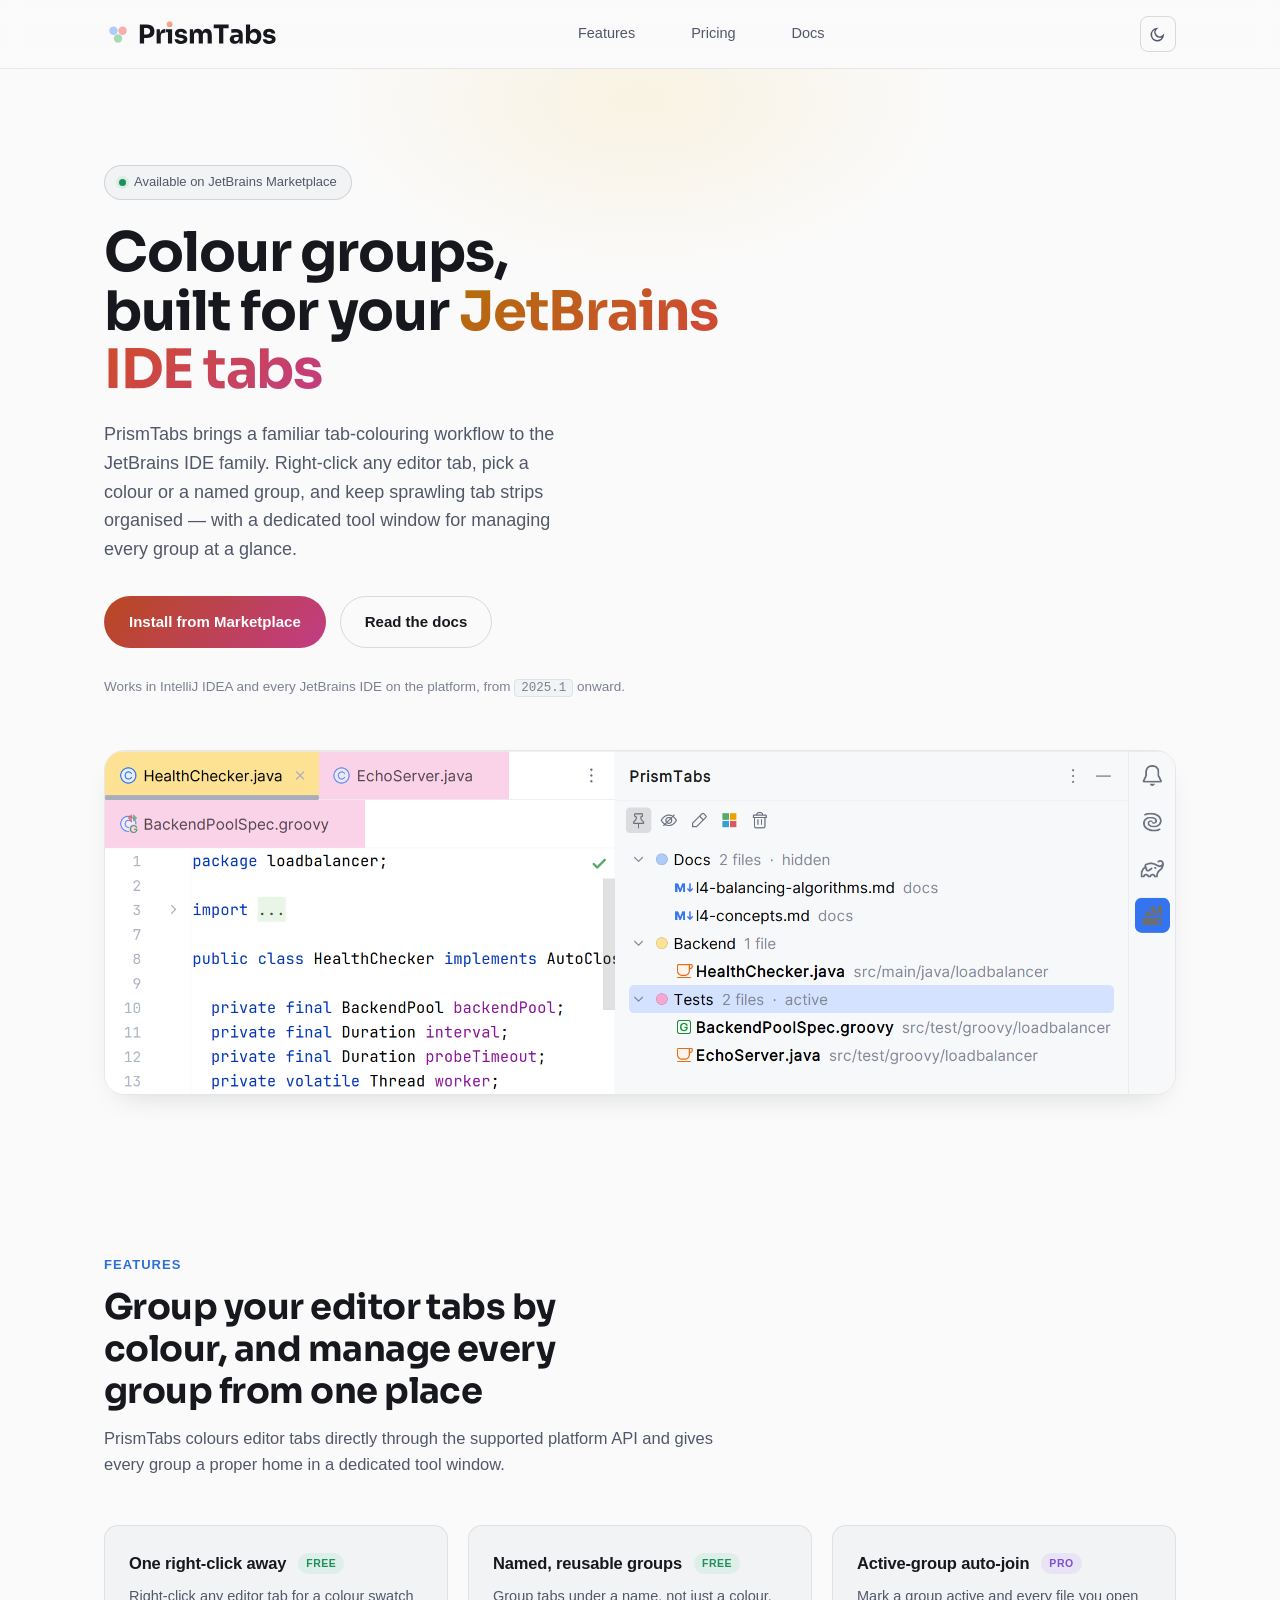
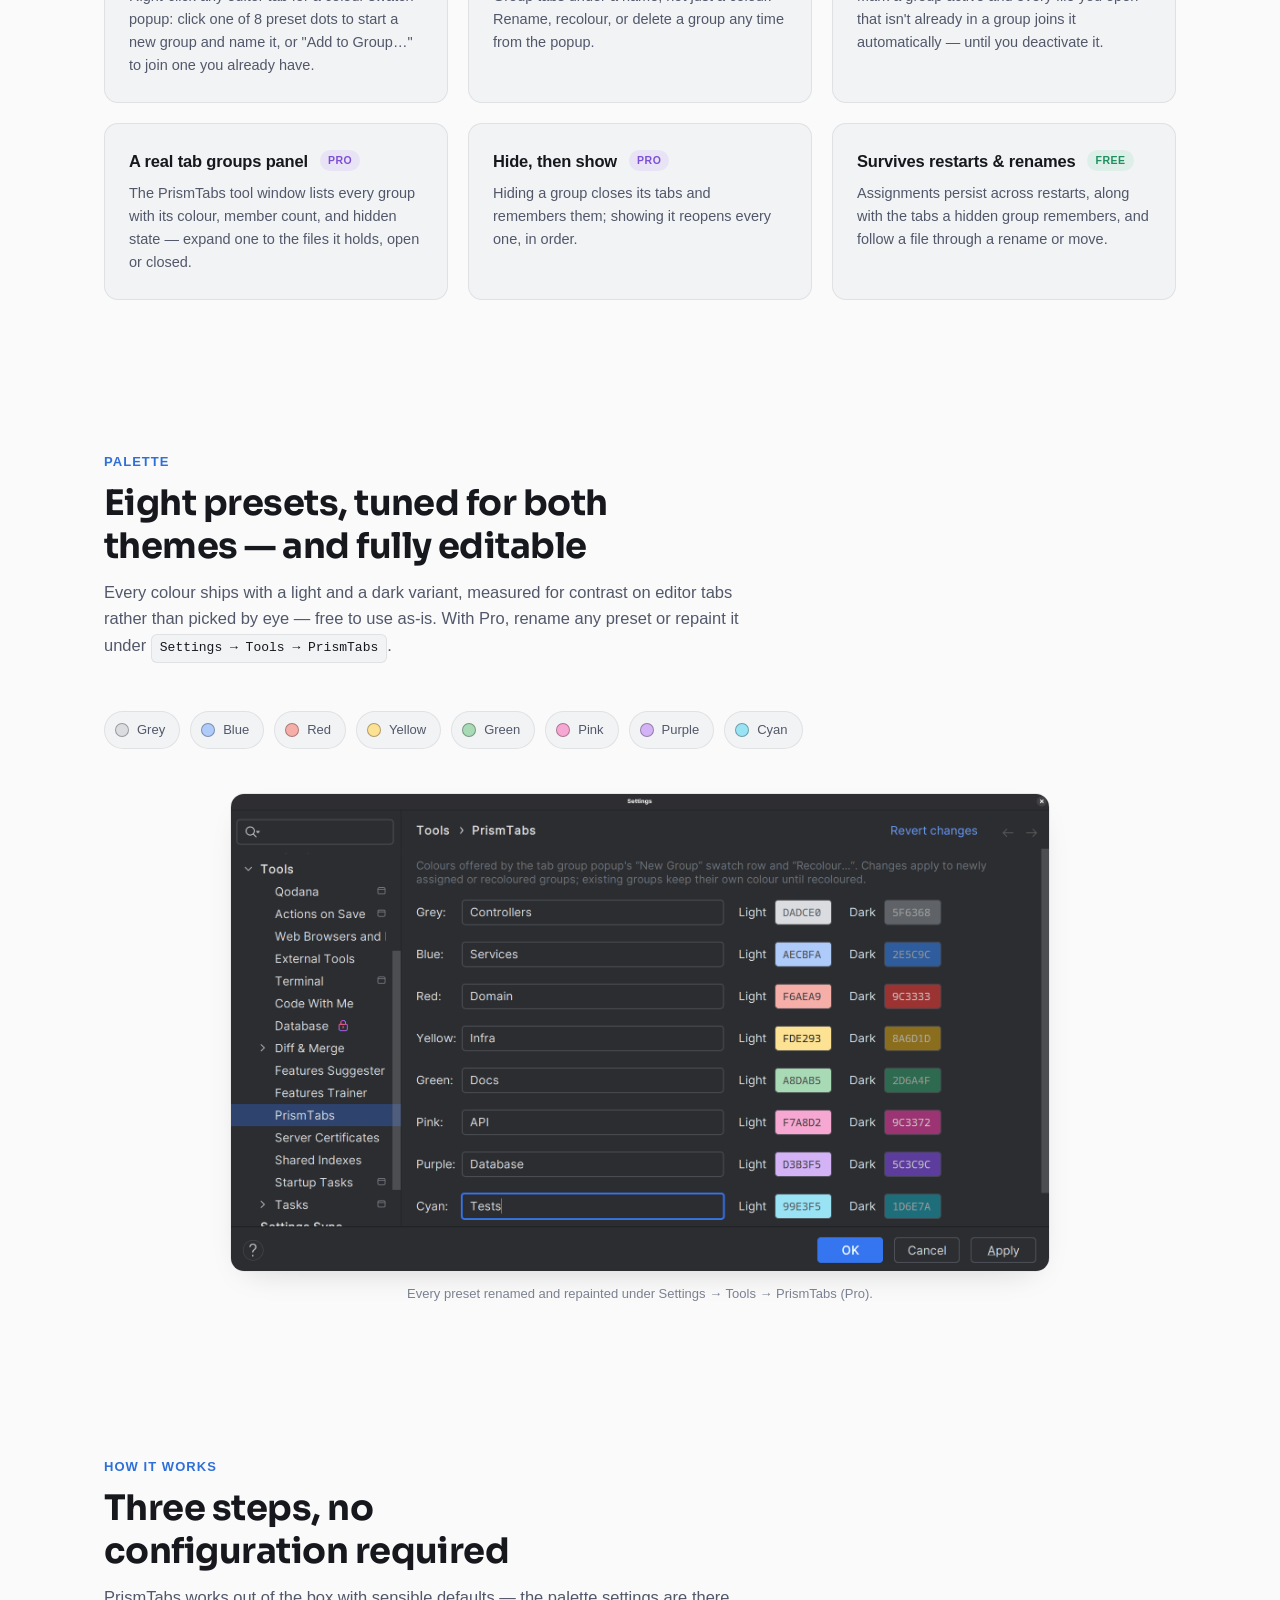
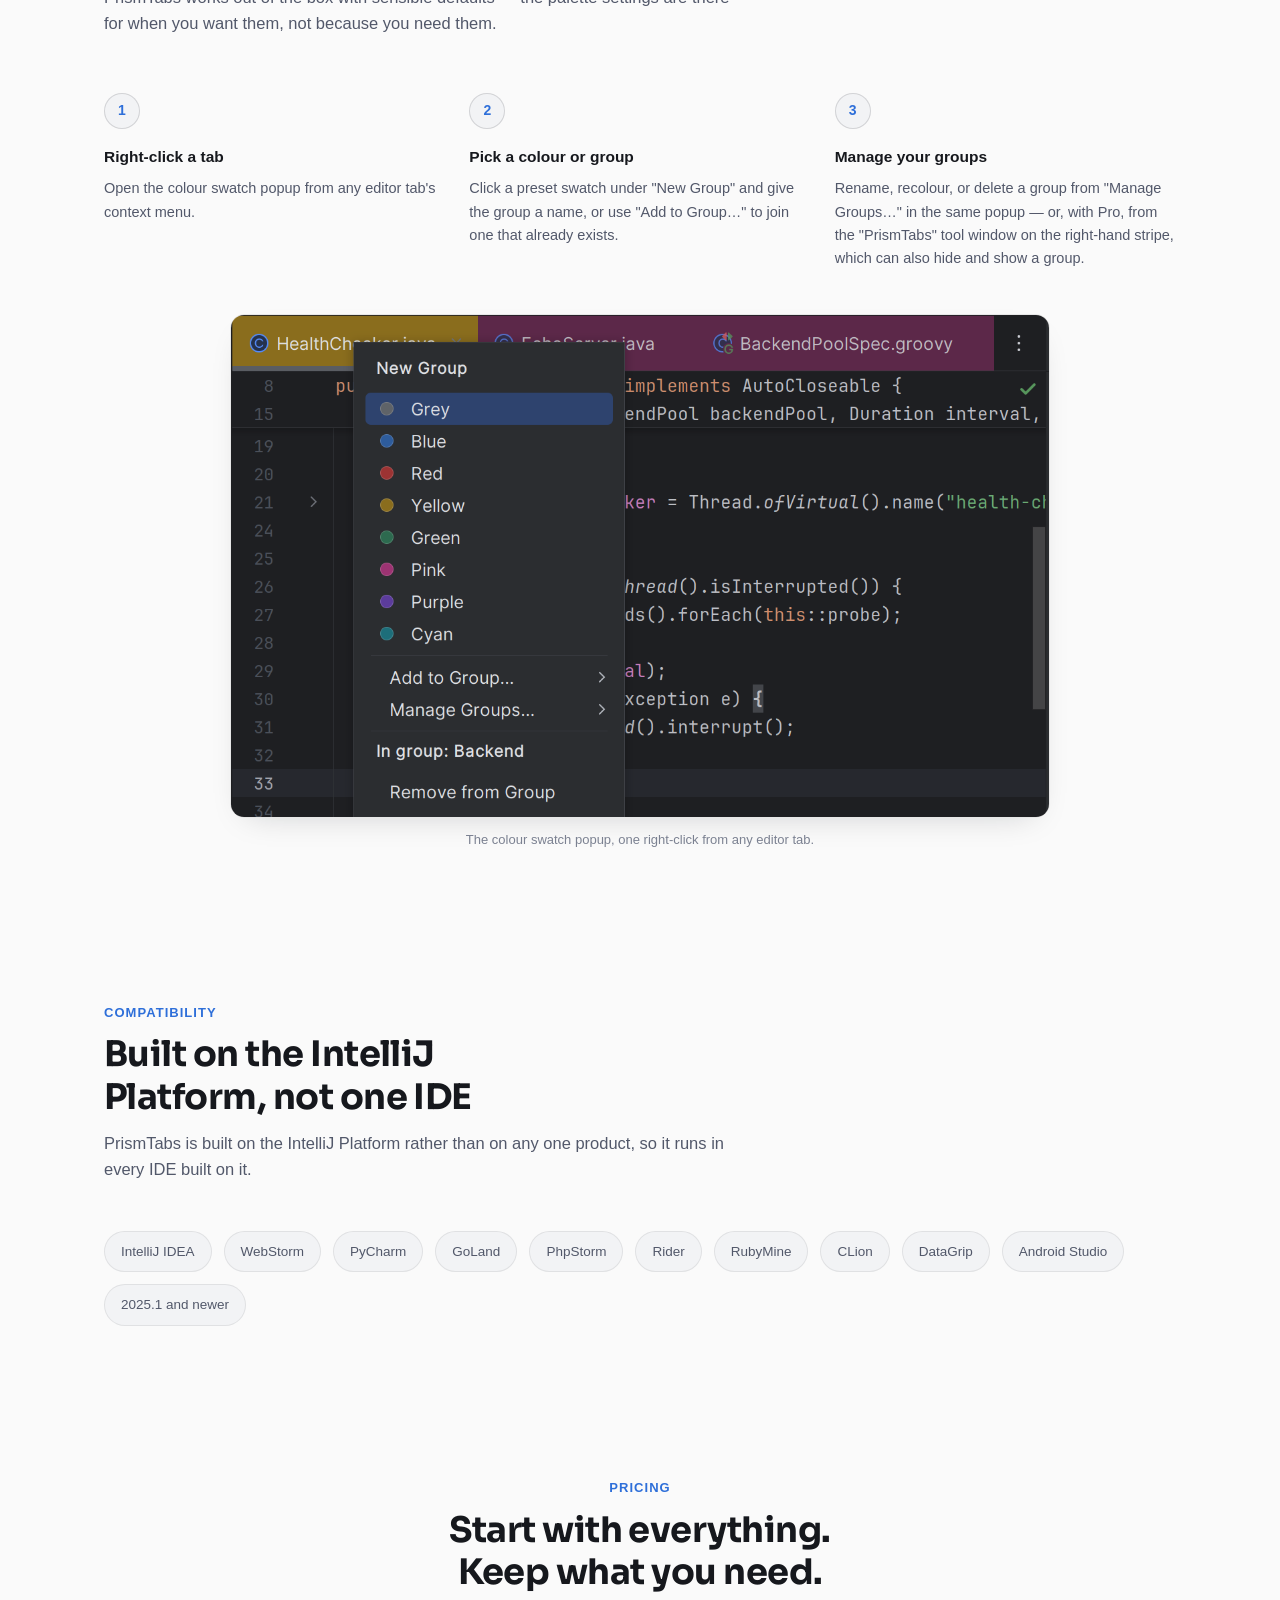
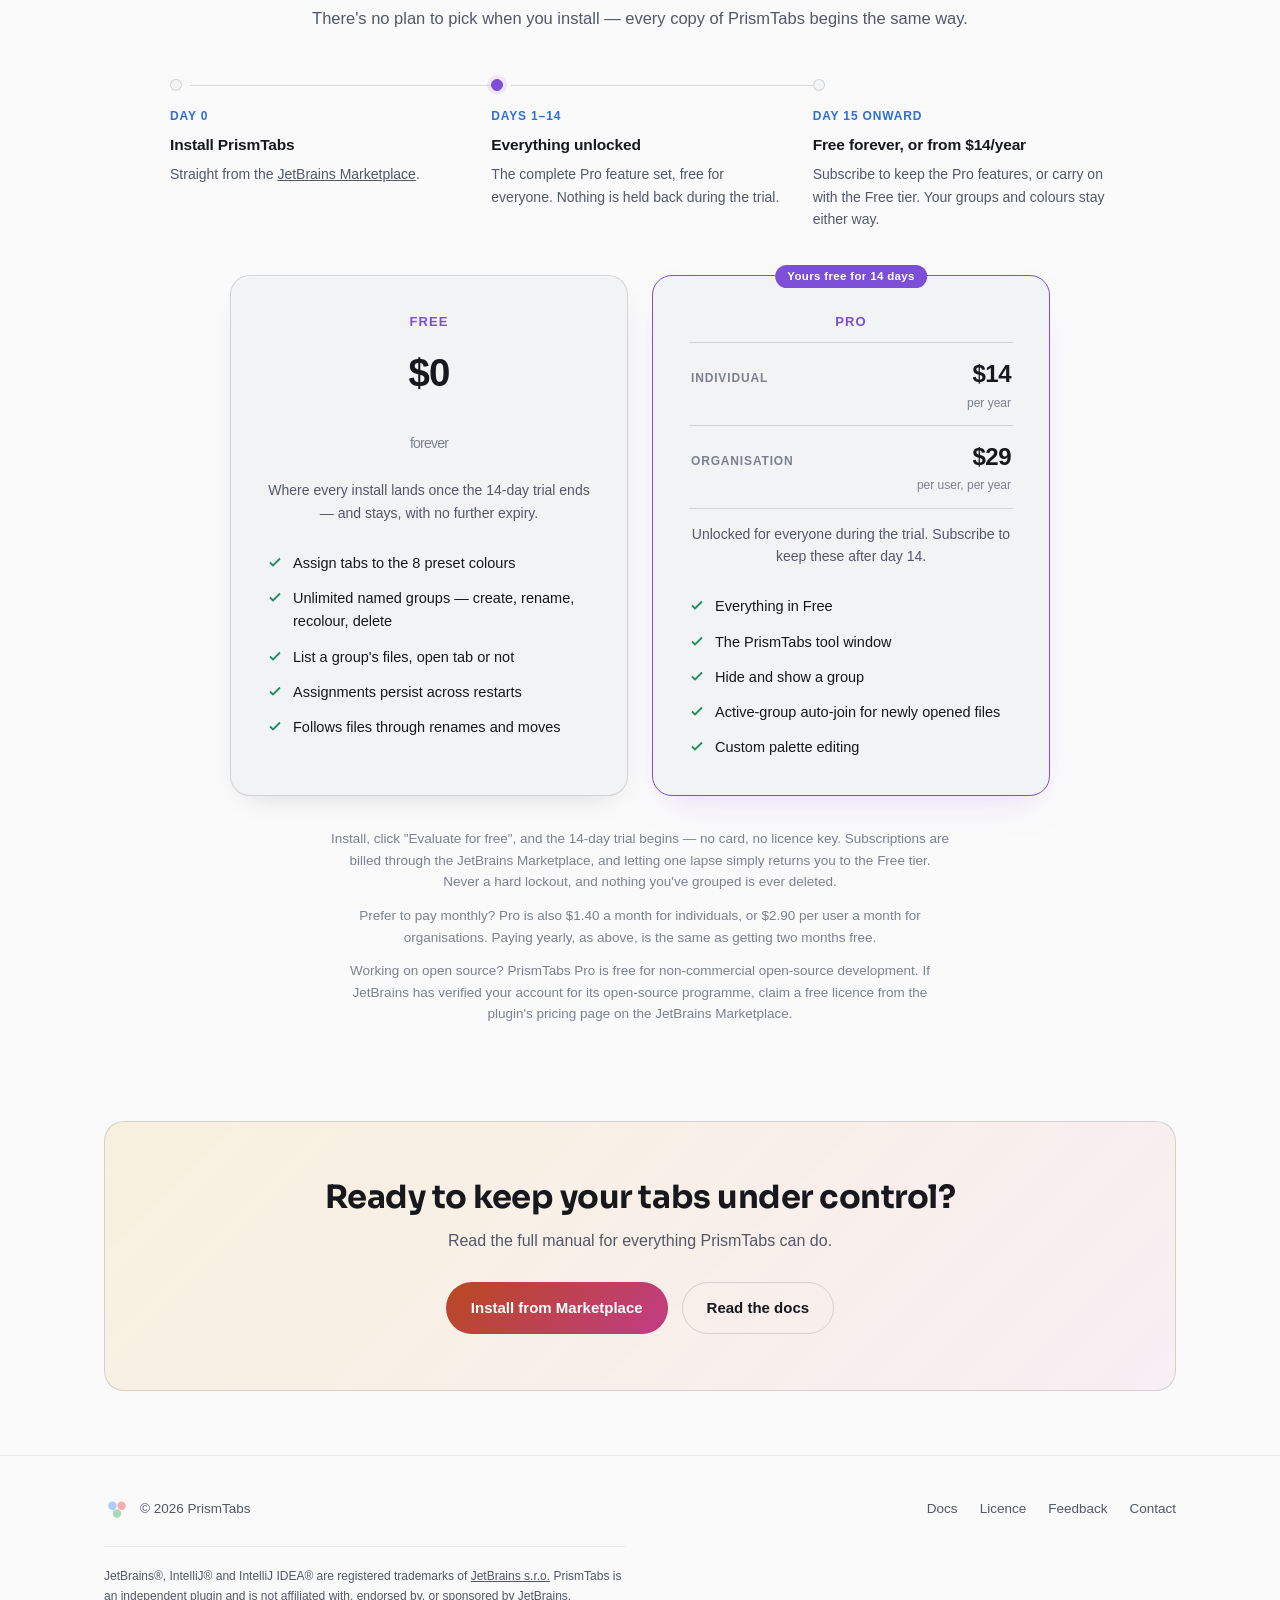
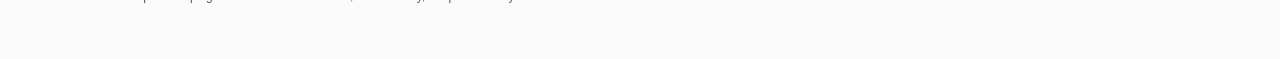
==== index.html @ 5370df8e "style(brand): set the wordmark as an outlined logo with a swatch on the i The header brand was the t" ====
<!doctype html>
<html lang="en">
<head>
  <meta charset="utf-8" />
  <meta name="viewport" content="width=device-width, initial-scale=1" />
  <title>PrismTabs — Colour groups for JetBrains IDE editor tabs</title>
  <meta name="description" content="PrismTabs brings a tab-colouring workflow to IntelliJ IDEA and every JetBrains IDE: right-click a tab, pick a colour, manage groups from a dedicated tool window." />
  <link rel="icon" type="image/svg+xml" href="assets/favicon.svg" />
  <link rel="preload" href="assets/fonts/sora-latin.woff2" as="font" type="font/woff2" crossorigin />
  <link rel="stylesheet" href="assets/style.css" />
  <script>
    (function () {
      var stored = localStorage.getItem('prismtabs-theme');
      var theme = stored || (window.matchMedia('(prefers-color-scheme: light)').matches ? 'light' : 'dark');
      document.documentElement.setAttribute('data-theme', theme);
    })();
  </script>
</head>
<body>

  <header class="site-nav">
    <div class="wrap">
      <a class="brand" href="index.html">
        <svg class="brand-logo" viewBox="-40 -905 6732 1080" role="img" aria-label="PrismTabs"><defs><linearGradient id="brand-swatch" x1="0" y1="0" x2="1" y2="1"><stop offset="0" stop-color="#F5C451"/><stop offset="1" stop-color="#EF86BD"/></linearGradient></defs><g transform="translate(0 -865.0) scale(25)"><circle cx="13" cy="15" r="6.5" fill="#AECBFA"/><circle cx="27" cy="15" r="6.5" fill="#F6AEA9"/><circle cx="20" cy="27" r="6.5" fill="#A8DAB5"/></g><g transform="translate(1260 0)"><path fill="currentColor" d="M226 -209V-350.5H356.8Q395.2 -350.5 422.5 -365.8Q449.8 -381 464.6 -408.5Q479.5 -436 479.5 -472.2Q479.5 -509.5 464.6 -537Q449.8 -564.5 422.5 -579.2Q395.2 -594 356.8 -594H226V-735.5H348.5Q441.5 -735.5 508 -704.8Q574.5 -674 610 -616.8Q645.5 -559.5 645.5 -480.2V-464.2Q645.5 -386 610 -328.6Q574.5 -271.2 508 -240.1Q441.5 -209 348.5 -209ZM82 0V-735.5H246V0Z M729.5 0V-547.5H856.5V-312.5H854Q854 -428.8 903.2 -491.9Q952.5 -555 1046.5 -555H1067.5V-416.5H1027.5Q961.8 -416.5 925.9 -381.1Q890 -345.8 890 -279.2V0Z M1166.5 0V-547.5H1327V0ZM1093.5 -429.5V-547.5H1327V-429.5Z M1672.5 17.5Q1556.2 17.5 1490.1 -30.9Q1424 -79.2 1419.8 -166.2H1562.2Q1565.8 -139.8 1593.4 -119.4Q1621 -99 1675.5 -99Q1717.8 -99 1745.4 -113.2Q1773 -127.5 1773 -154.8Q1773 -178.8 1751.8 -193.5Q1730.5 -208.2 1676.8 -213.5L1633.8 -218Q1535.2 -228.2 1485.8 -272.9Q1436.2 -317.5 1436.2 -387.8Q1436.2 -446.2 1465.2 -485Q1494.2 -523.8 1545.5 -543.6Q1596.8 -563.5 1662.8 -563.5Q1768.5 -563.5 1833.5 -517.1Q1898.5 -470.8 1902 -382.8H1759.5Q1756.2 -409.5 1731.9 -428.2Q1707.5 -447 1661.2 -447Q1624 -447 1602.1 -433Q1580.2 -419 1580.2 -395.2Q1580.2 -372 1599.2 -360Q1618.2 -348 1660.8 -343L1703.8 -338.5Q1804.8 -328 1860.9 -282.8Q1917 -237.5 1917 -162.2Q1917 -107 1887 -66.6Q1857 -26.2 1802.1 -4.4Q1747.2 17.5 1672.5 17.5Z M2010.5 0V-547.5H2137.5V-311.8H2128.5Q2128.5 -395.8 2149.8 -451.8Q2171 -507.8 2212.8 -536.4Q2254.5 -565 2316 -565H2323Q2385.2 -565 2426.8 -536.4Q2468.2 -507.8 2489.4 -451.8Q2510.5 -395.8 2510.5 -311.8H2472Q2472 -395.8 2493.4 -451.8Q2514.8 -507.8 2556.6 -536.4Q2598.5 -565 2660 -565H2667Q2729.2 -565 2771.6 -536.4Q2814 -507.8 2836 -451.8Q2858 -395.8 2858 -311.8V0H2697.5V-320.8Q2697.5 -365.5 2674.1 -393.5Q2650.8 -421.5 2608 -421.5Q2564.8 -421.5 2539.6 -393Q2514.5 -364.5 2514.5 -317.8V0H2354V-320.8Q2354 -365.5 2330.6 -393.5Q2307.2 -421.5 2264.5 -421.5Q2221.2 -421.5 2196.1 -393Q2171 -364.5 2171 -317.8V0Z M3138 0V-606.5H3302V0ZM2932.5 -586.5V-730H3507.5V-586.5Z M3922.8 0V-161.5H3896.2V-337.5Q3896.2 -379.8 3876 -400.6Q3855.8 -421.5 3812 -421.5Q3790 -421.5 3754 -420.5Q3718 -419.5 3679.8 -417.8Q3641.5 -416 3610.5 -414V-549Q3634 -551 3664.9 -552.9Q3695.8 -554.8 3728.9 -555.6Q3762 -556.5 3790.5 -556.5Q3874.8 -556.5 3932.4 -532.9Q3990 -509.2 4019.9 -460.8Q4049.8 -412.2 4049.8 -335.8V0ZM3747.8 14Q3689.2 14 3644.6 -6.9Q3600 -27.8 3575 -67.1Q3550 -106.5 3550 -161.5Q3550 -222.2 3581.1 -260.6Q3612.2 -299 3668 -317.4Q3723.8 -335.8 3797.2 -335.8H3913.8V-247.2H3796.2Q3754 -247.2 3731.2 -226.4Q3708.5 -205.5 3708.5 -171.2Q3708.5 -137.8 3731.2 -117.1Q3754 -96.5 3796.2 -96.5Q3822.8 -96.5 3844.4 -106Q3866 -115.5 3880.1 -138.6Q3894.2 -161.8 3896.2 -202.5L3934.2 -163Q3929.2 -106 3906.8 -66.8Q3884.2 -27.5 3844.8 -6.8Q3805.2 14 3747.8 14Z M4513 18Q4445.5 18 4394.8 -10.2Q4344 -38.5 4315.1 -92.9Q4286.2 -147.2 4284 -225.2H4302.5V0H4175.5V-730H4336V-359.2L4297.5 -311Q4300.8 -393.5 4329.5 -450Q4358.2 -506.5 4408 -535.2Q4457.8 -564 4521.8 -564Q4578 -564 4623.5 -543.2Q4669 -522.5 4701.1 -485Q4733.2 -447.5 4750.5 -396.9Q4767.8 -346.2 4767.8 -286.2V-263.8Q4767.8 -203.8 4750.4 -152.6Q4733 -101.5 4699.5 -63Q4666 -24.5 4619 -3.2Q4572 18 4513 18ZM4471.2 -115.5Q4511.8 -115.5 4542.4 -135.9Q4573 -156.2 4590.1 -192.4Q4607.2 -228.5 4607.2 -275Q4607.2 -322.2 4590 -357.1Q4572.8 -392 4542.5 -411.2Q4512.2 -430.5 4471.2 -430.5Q4434.5 -430.5 4402.9 -413.9Q4371.2 -397.2 4351.6 -365.4Q4332 -333.5 4332 -288.5V-251.5Q4332 -208.5 4352.5 -178.1Q4373 -147.8 4405 -131.6Q4437 -115.5 4471.2 -115.5Z M5076.5 17.5Q4960.2 17.5 4894.1 -30.9Q4828 -79.2 4823.8 -166.2H4966.2Q4969.8 -139.8 4997.4 -119.4Q5025 -99 5079.5 -99Q5121.8 -99 5149.4 -113.2Q5177 -127.5 5177 -154.8Q5177 -178.8 5155.8 -193.5Q5134.5 -208.2 5080.8 -213.5L5037.8 -218Q4939.2 -228.2 4889.8 -272.9Q4840.2 -317.5 4840.2 -387.8Q4840.2 -446.2 4869.2 -485Q4898.2 -523.8 4949.5 -543.6Q5000.8 -563.5 5066.8 -563.5Q5172.5 -563.5 5237.5 -517.1Q5302.5 -470.8 5306 -382.8H5163.5Q5160.2 -409.5 5135.9 -428.2Q5111.5 -447 5065.2 -447Q5028 -447 5006.1 -433Q4984.2 -419 4984.2 -395.2Q4984.2 -372 5003.2 -360Q5022.2 -348 5064.8 -343L5107.8 -338.5Q5208.8 -328 5264.9 -282.8Q5321 -237.5 5321 -162.2Q5321 -107 5291 -66.6Q5261 -26.2 5206.1 -4.4Q5151.2 17.5 5076.5 17.5Z"/><circle cx="1229.0" cy="-740" r="112" fill="url(#brand-swatch)"/></g></svg>
      </a>
      <button class="nav-toggle" id="navToggle" aria-expanded="false" aria-controls="navLinks" aria-label="Toggle navigation">
        <svg width="18" height="18" viewBox="0 0 18 18" fill="none" stroke="currentColor" stroke-width="1.6"><path d="M2 4.5h14M2 9h14M2 13.5h14"/></svg>
      </button>
      <nav class="nav-links" id="navLinks">
        <a href="index.html#features">Features</a>
        <a href="index.html#pricing">Pricing</a>
        <a href="docs.html">Docs</a>
      </nav>
      <button class="theme-toggle" id="themeToggle" type="button" aria-label="Switch to light theme">
        <svg class="icon-sun" width="17" height="17" viewBox="0 0 18 18" fill="none" stroke="currentColor" stroke-width="1.6"><circle cx="9" cy="9" r="3.6"/><path d="M9 1.5v2M9 14.5v2M3.5 3.5l1.4 1.4M13.1 13.1l1.4 1.4M1.5 9h2M14.5 9h2M3.5 14.5l1.4-1.4M13.1 4.9l1.4-1.4"/></svg>
        <svg class="icon-moon" width="17" height="17" viewBox="0 0 18 18" fill="none" stroke="currentColor" stroke-width="1.6"><path d="M15 10.2A6.3 6.3 0 117.8 3a5 5 0 007.2 7.2z"/></svg>
      </button>
    </div>
  </header>

  <main>
    <!-- ================= HERO ================= -->
    <section class="hero">
      <div class="wrap hero-grid">
        <div>
          <a class="eyebrow" href="https://plugins.jetbrains.com/plugin/34416-prismtabs?noRedirect=true" target="_blank" rel="noopener"><span class="dot"></span> Available on JetBrains Marketplace</a>
          <h1>Colour groups,<br />built for your <span class="grad">JetBrains IDE tabs</span></h1>
          <p class="lead">
            PrismTabs brings a familiar tab-colouring workflow to the
            JetBrains IDE family. Right-click any editor tab, pick a colour or a named group, and
            keep sprawling tab strips organised — with a dedicated tool window for managing every
            group at a glance.
          </p>
          <div class="hero-actions">
            <a class="btn btn-primary" href="https://plugins.jetbrains.com/plugin/34416-prismtabs?noRedirect=true" target="_blank" rel="noopener">Install from Marketplace</a>
            <a class="btn btn-secondary" href="docs.html">Read the docs</a>
          </div>
          <p class="hero-note">
            Works in IntelliJ IDEA and every JetBrains IDE on the platform, from
            <code class="mono">2025.1</code> onward.
          </p>
        </div>

        <div class="hero-shot">
          <img
            class="hero-shot-dark"
            src="assets/hero-tool-window-dark.png"
            width="1837"
            height="589"
            alt="PrismTabs in IntelliJ IDEA: three editor tabs tinted by group, next to the PrismTabs tool window with the Docs, Backend and Tests groups expanded to show their member files and paths — Tests marked active, Docs hidden — with pin, hide, rename, recolour and delete actions in the toolbar."
          />
          <img
            class="hero-shot-light"
            src="assets/hero-tool-window-light.png"
            width="1837"
            height="589"
            alt="PrismTabs in IntelliJ IDEA: three editor tabs tinted by group, next to the PrismTabs tool window with the Docs, Backend and Tests groups expanded to show their member files and paths — Tests marked active, Docs hidden — with pin, hide, rename, recolour and delete actions in the toolbar."
          />
        </div>
      </div>
    </section>

    <!-- ================= FEATURES ================= -->
    <section id="features">
      <div class="wrap">
        <div class="section-head">
          <div class="kicker">Features</div>
          <h2>Group your editor tabs by colour, and manage every group from one place</h2>
          <p>
            PrismTabs colours editor tabs directly through the supported platform API and gives
            every group a proper home in a dedicated tool window.
          </p>
        </div>

        <div class="feature-grid">
          <div class="feature-card">
            <h3>One right-click away <span class="tier-tag tier-tag--free">Free</span></h3>
            <p>Right-click any editor tab for a colour swatch popup: click one of 8 preset dots to start a new group and name it, or "Add to Group…" to join one you already have.</p>
          </div>
          <div class="feature-card">
            <h3>Named, reusable groups <span class="tier-tag tier-tag--free">Free</span></h3>
            <p>Group tabs under a name, not just a colour. Rename, recolour, or delete a group any time from the popup.</p>
          </div>
          <div class="feature-card">
            <h3>Active-group auto-join <span class="tier-tag tier-tag--pro">Pro</span></h3>
            <p>Mark a group active and every file you open that isn't already in a group joins it automatically — until you deactivate it.</p>
          </div>
          <div class="feature-card">
            <h3>A real tab groups panel <span class="tier-tag tier-tag--pro">Pro</span></h3>
            <p>The PrismTabs tool window lists every group with its colour, member count, and hidden state — expand one to the files it holds, open or closed.</p>
          </div>
          <div class="feature-card">
            <h3>Hide, then show <span class="tier-tag tier-tag--pro">Pro</span></h3>
            <p>Hiding a group closes its tabs and remembers them; showing it reopens every one, in order.</p>
          </div>
          <div class="feature-card">
            <h3>Survives restarts &amp; renames <span class="tier-tag tier-tag--free">Free</span></h3>
            <p>Assignments persist across restarts, along with the tabs a hidden group remembers, and follow a file through a rename or move.</p>
          </div>
        </div>
      </div>
    </section>

    <!-- ================= PALETTE ================= -->
    <section class="tight">
      <div class="wrap">
        <div class="section-head">
          <div class="kicker">Palette</div>
          <h2>Eight presets, tuned for both themes — and fully editable</h2>
          <p>
            Every colour ships with a light and a dark variant, measured for contrast on
            editor tabs rather than picked by eye — free to use as-is. With Pro, rename
            any preset or repaint it under <span class="kbd-path">Settings → Tools → PrismTabs</span>.
          </p>
        </div>
        <div class="palette-strip">
          <span class="palette-chip"><span class="dot" style="background:#DADCE0;"></span>Grey</span>
          <span class="palette-chip"><span class="dot" style="background:#AECBFA;"></span>Blue</span>
          <span class="palette-chip"><span class="dot" style="background:#F6AEA9;"></span>Red</span>
          <span class="palette-chip"><span class="dot" style="background:#FDE293;"></span>Yellow</span>
          <span class="palette-chip"><span class="dot" style="background:#A8DAB5;"></span>Green</span>
          <span class="palette-chip"><span class="dot" style="background:#F7A8D2;"></span>Pink</span>
          <span class="palette-chip"><span class="dot" style="background:#D3B3F5;"></span>Purple</span>
          <span class="palette-chip"><span class="dot" style="background:#99E3F5;"></span>Cyan</span>
        </div>
        <figure class="section-shot">
          <img
            src="assets/screenshot-palette-settings.png"
            width="1794"
            height="1045"
            loading="lazy"
            alt="The PrismTabs palette editor under Settings, Tools, PrismTabs: every preset renamed to a purpose — Grey to Controllers, Blue to Services, Green to Docs, and so on — each with its own light and dark hex value."
          />
          <figcaption>Every preset renamed and repainted under Settings → Tools → PrismTabs (Pro).</figcaption>
        </figure>
      </div>
    </section>

    <!-- ================= HOW IT WORKS ================= -->
    <section>
      <div class="wrap">
        <div class="section-head">
          <div class="kicker">How it works</div>
          <h2>Three steps, no configuration required</h2>
          <p>PrismTabs works out of the box with sensible defaults — the palette settings are there for when you want them, not because you need them.</p>
        </div>
        <div class="steps">
          <div class="step">
            <h3>Right-click a tab</h3>
            <p>Open the colour swatch popup from any editor tab's context menu.</p>
          </div>
          <div class="step">
            <h3>Pick a colour or group</h3>
            <p>Click a preset swatch under "New Group" and give the group a name, or use "Add to Group…" to join one that already exists.</p>
          </div>
          <div class="step">
            <h3>Manage your groups</h3>
            <p>Rename, recolour, or delete a group from "Manage Groups…" in the same popup — or, with Pro, from the "PrismTabs" tool window on the right-hand stripe, which can also hide and show a group.</p>
          </div>
        </div>
        <figure class="section-shot">
          <img
            src="assets/screenshot-swatch-popup.png"
            width="1223"
            height="750"
            loading="lazy"
            alt="The right-click menu open on an editor tab, showing the New Group colour swatches — Grey, Blue, Red, Yellow, Green, Pink, Purple, Cyan — above Add to Group, Manage Groups and Remove from Group."
          />
          <figcaption>The colour swatch popup, one right-click from any editor tab.</figcaption>
        </figure>
      </div>
    </section>

    <!-- ================= COMPATIBILITY ================= -->
    <section class="tight">
      <div class="wrap">
        <div class="section-head">
          <div class="kicker">Compatibility</div>
          <h2>Built on the IntelliJ Platform, not one IDE</h2>
          <p>PrismTabs is built on the IntelliJ Platform rather than on any one product, so it runs in every IDE built on it.</p>
        </div>
        <div class="compat-row">
          <span class="compat-pill">IntelliJ IDEA</span>
          <span class="compat-pill">WebStorm</span>
          <span class="compat-pill">PyCharm</span>
          <span class="compat-pill">GoLand</span>
          <span class="compat-pill">PhpStorm</span>
          <span class="compat-pill">Rider</span>
          <span class="compat-pill">RubyMine</span>
          <span class="compat-pill">CLion</span>
          <span class="compat-pill">DataGrip</span>
          <span class="compat-pill">Android Studio</span>
          <span class="compat-pill">2025.1 and newer</span>
        </div>
      </div>
    </section>

    <!-- ================= PRICING ================= -->
    <section id="pricing">
      <div class="wrap">
        <div class="section-head section-head--center">
          <div class="kicker">Pricing</div>
          <h2>Start with everything. Keep what you need.</h2>
          <p>There's no plan to pick when you install — every copy of PrismTabs begins the same way.</p>
        </div>

        <ol class="trial-timeline">
          <li>
            <span class="tl-dot"></span>
            <div class="tl-when">Day 0</div>
            <h3>Install PrismTabs</h3>
            <p>Straight from the <a href="https://plugins.jetbrains.com/plugin/34416-prismtabs?noRedirect=true" target="_blank" rel="noopener">JetBrains Marketplace</a>.</p>
          </li>
          <li>
            <span class="tl-dot tl-dot--pro"></span>
            <div class="tl-when">Days 1–14</div>
            <h3>Everything unlocked</h3>
            <p>The complete Pro feature set, free for everyone. Nothing is held back during the trial.</p>
          </li>
          <li>
            <span class="tl-dot"></span>
            <div class="tl-when">Day 15 onward</div>
            <h3>Free forever, or from $14/year</h3>
            <p>Subscribe to keep the Pro features, or carry on with the Free tier. Your groups and colours stay either way.</p>
          </li>
        </ol>

        <div class="pricing-grid">
          <div class="pricing-card">
            <div class="plan-name">Free</div>
            <div class="plan-price">$0<br /><small>forever</small></div>
            <p class="plan-note">Where every install lands once the 14-day trial ends — and stays, with no further expiry.</p>
            <ul class="plan-features">
              <li>
                <svg width="16" height="16" viewBox="0 0 16 16" fill="none" stroke="currentColor" stroke-width="1.8"><path d="M3 8.5l3 3 7-7"/></svg>
                Assign tabs to the 8 preset colours
              </li>
              <li>
                <svg width="16" height="16" viewBox="0 0 16 16" fill="none" stroke="currentColor" stroke-width="1.8"><path d="M3 8.5l3 3 7-7"/></svg>
                Unlimited named groups — create, rename, recolour, delete
              </li>
              <li>
                <svg width="16" height="16" viewBox="0 0 16 16" fill="none" stroke="currentColor" stroke-width="1.8"><path d="M3 8.5l3 3 7-7"/></svg>
                List a group's files, open tab or not
              </li>
              <li>
                <svg width="16" height="16" viewBox="0 0 16 16" fill="none" stroke="currentColor" stroke-width="1.8"><path d="M3 8.5l3 3 7-7"/></svg>
                Assignments persist across restarts
              </li>
              <li>
                <svg width="16" height="16" viewBox="0 0 16 16" fill="none" stroke="currentColor" stroke-width="1.8"><path d="M3 8.5l3 3 7-7"/></svg>
                Follows files through renames and moves
              </li>
            </ul>
          </div>
          <div class="pricing-card pricing-card-featured">
            <span class="plan-badge">Yours free for 14 days</span>
            <div class="plan-name">Pro</div>
            <div class="plan-price-split">
              <div class="plan-price-row">
                <span class="ppr-label">Individual</span>
                <span class="ppr-amount">$14<small>per year</small></span>
              </div>
              <div class="plan-price-row">
                <span class="ppr-label">Organisation</span>
                <span class="ppr-amount">$29<small>per user, per year</small></span>
              </div>
            </div>
            <p class="plan-note">Unlocked for everyone during the trial. Subscribe to keep these after day 14.</p>
            <ul class="plan-features">
              <li>
                <svg width="16" height="16" viewBox="0 0 16 16" fill="none" stroke="currentColor" stroke-width="1.8"><path d="M3 8.5l3 3 7-7"/></svg>
                Everything in Free
              </li>
              <li>
                <svg width="16" height="16" viewBox="0 0 16 16" fill="none" stroke="currentColor" stroke-width="1.8"><path d="M3 8.5l3 3 7-7"/></svg>
                The PrismTabs tool window
              </li>
              <li>
                <svg width="16" height="16" viewBox="0 0 16 16" fill="none" stroke="currentColor" stroke-width="1.8"><path d="M3 8.5l3 3 7-7"/></svg>
                Hide and show a group
              </li>
              <li>
                <svg width="16" height="16" viewBox="0 0 16 16" fill="none" stroke="currentColor" stroke-width="1.8"><path d="M3 8.5l3 3 7-7"/></svg>
                Active-group auto-join for newly opened files
              </li>
              <li>
                <svg width="16" height="16" viewBox="0 0 16 16" fill="none" stroke="currentColor" stroke-width="1.8"><path d="M3 8.5l3 3 7-7"/></svg>
                Custom palette editing
              </li>
            </ul>
          </div>
        </div>
        <p class="pricing-fineprint">
          Install, click "Evaluate for free", and the 14-day trial begins — no card, no licence key. Subscriptions
          are billed through the JetBrains Marketplace, and letting one lapse simply returns
          you to the Free tier. Never a hard lockout, and nothing you've grouped is ever deleted.
        </p>
        <p class="pricing-fineprint">
          Prefer to pay monthly? Pro is also $1.40 a month for individuals, or $2.90 per user a month
          for organisations. Paying yearly, as above, is the same as getting two months free.
        </p>
        <p class="pricing-fineprint">
          Working on open source? PrismTabs Pro is free for non-commercial open-source development.
          If JetBrains has verified your account for its open-source programme, claim a free
          licence from the plugin's pricing page on the JetBrains Marketplace.
        </p>
      </div>
    </section>

    <!-- ================= CTA ================= -->
    <section class="tight">
      <div class="wrap">
        <div class="cta-band">
          <h2>Ready to keep your tabs under control?</h2>
          <p>Read the full manual for everything PrismTabs can do.</p>
          <div class="hero-actions">
            <a class="btn btn-primary" href="https://plugins.jetbrains.com/plugin/34416-prismtabs?noRedirect=true" target="_blank" rel="noopener">Install from Marketplace</a>
            <a class="btn btn-secondary" href="docs.html">Read the docs</a>
          </div>
        </div>
      </div>
    </section>
  </main>

  <footer>
    <div class="wrap footer-grid">
      <div class="footer-brand">
        <svg class="brand-mark" width="20" height="20" viewBox="0 0 40 40" aria-hidden="true">
          <circle cx="13" cy="15" r="6.5" fill="#AECBFA"/>
          <circle cx="27" cy="15" r="6.5" fill="#F6AEA9"/>
          <circle cx="20" cy="27" r="6.5" fill="#A8DAB5"/>
        </svg>
        © 2026 PrismTabs
      </div>
      <nav class="footer-links">
        <a href="docs.html">Docs</a>
        <a href="eula.html">Licence</a>
        <a href="https://github.com/prismtabs/prismtabs-feedback">Feedback</a>
        <a href="mailto:contact@prismtabs.com">Contact</a>
      </nav>
    </div>
    <div class="wrap">
      <p class="footer-legal">
        JetBrains&reg;, IntelliJ&reg; and IntelliJ IDEA&reg; are registered
        trademarks of <a href="https://www.jetbrains.com/">JetBrains s.r.o.</a> PrismTabs is an
        independent plugin and is not affiliated with, endorsed by, or sponsored by JetBrains.
      </p>
    </div>
  </footer>

  <script>
    var navToggle = document.getElementById('navToggle');
    if (navToggle) {
      navToggle.addEventListener('click', function () {
        var expanded = navToggle.getAttribute('aria-expanded') === 'true';
        navToggle.setAttribute('aria-expanded', String(!expanded));
        document.body.classList.toggle('nav-open', !expanded);
      });
    }

    var themeToggle = document.getElementById('themeToggle');
    if (themeToggle) {
      var setThemeLabel = function (theme) {
        var next = theme === 'light' ? 'dark' : 'light';
        themeToggle.setAttribute('aria-label', 'Switch to ' + next + ' theme');
      };
      setThemeLabel(document.documentElement.getAttribute('data-theme'));
      themeToggle.addEventListener('click', function () {
        var current = document.documentElement.getAttribute('data-theme') === 'light' ? 'light' : 'dark';
        var next = current === 'light' ? 'dark' : 'light';
        document.documentElement.setAttribute('data-theme', next);
        localStorage.setItem('prismtabs-theme', next);
        setThemeLabel(next);
      });
    }
  </script>
</body>
</html>
---- assets/style.css ----
/* PrismTabs marketing site — shared styles */

@font-face {
  font-family: "Sora";
  font-style: normal;
  font-weight: 500 700;
  font-display: swap;
  src: url("fonts/sora-latin.woff2") format("woff2");
  unicode-range: U+0000-00FF, U+0131, U+0152-0153, U+02BB-02BC, U+02C6, U+02DA, U+02DC, U+0304,
    U+0308, U+0329, U+2000-206F, U+20AC, U+2122, U+2191, U+2193, U+2212, U+2215, U+FEFF, U+FFFD;
}

:root {
  --font-sans: -apple-system, BlinkMacSystemFont, "Segoe UI", Roboto, "Helvetica Neue", Arial,
    sans-serif;
  --font-display: "Sora", var(--font-sans);
  --font-mono: ui-monospace, SFMono-Regular, "SF Mono", Menlo, Consolas, "Liberation Mono",
    monospace;
  --bg: #0a0b0d;
  --bg-elevated: #111318;
  --bg-card: #15171c;
  --bg-card-hover: #1a1d23;
  --border: rgba(255, 255, 255, 0.08);
  --border-strong: rgba(255, 255, 255, 0.16);
  --text: #eef0f3;
  --text-muted: #a1a8b3;
  --text-dim: #6b7280;
  --accent-blue: #7fb1f7;
  --accent-purple: #b58cf2;
  --accent-pink: #f090c3;
  --accent-green: #6fcf9a;
  --focus-ring: #7fb1f7;
  --on-bright: #0a0b0d;
  --nav-bg: rgba(10, 11, 13, 0.82);
  --headline-from: #f5c451;
  --headline-via: #f28b6b;
  --headline-to: #ef86bd;
  --button-from: #f5c451;
  --button-to: #ef86bd;
  --warm-glow: rgba(242, 139, 107, 0.14);
  --warm-wash-from: rgba(245, 196, 81, 0.1);
  --warm-wash-to: rgba(239, 134, 189, 0.08);

  --preset-grey-l: #dadce0;
  --preset-grey-d: #5f6368;
  --preset-blue-l: #aecbfa;
  --preset-blue-d: #2e5c9c;
  --preset-red-l: #f6aea9;
  --preset-red-d: #9c3333;
  --preset-yellow-l: #fde293;
  --preset-yellow-d: #8a6d1d;
  --preset-green-l: #a8dab5;
  --preset-green-d: #2d6a4f;
  --preset-pink-l: #f7a8d2;
  --preset-pink-d: #9c3372;
  --preset-purple-l: #d3b3f5;
  --preset-purple-d: #5c3c9c;
  --preset-cyan-l: #99e3f5;
  --preset-cyan-d: #1d6e7a;

  --radius-sm: 8px;
  --radius-md: 14px;
  --radius-lg: 20px;
  --shadow-card: 0 1px 0 rgba(255, 255, 255, 0.04) inset, 0 12px 32px -16px rgba(0, 0, 0, 0.6);
  --max-width: 1120px;

  color-scheme: dark;
}

:root[data-theme="light"] {
  --bg: #fafafa;
  --bg-elevated: #ffffff;
  --bg-card: #f2f3f5;
  --bg-card-hover: #e9eaed;
  --border: rgba(15, 17, 21, 0.08);
  --border-strong: rgba(15, 17, 21, 0.14);
  --text: #16181d;
  --text-muted: #52586a;
  --text-dim: #7b8191;
  --accent-blue: #2e6fd9;
  --accent-purple: #7c4fd6;
  --accent-pink: #c94b8e;
  --accent-green: #1f8f5f;
  --focus-ring: #2e6fd9;

  --shadow-card: 0 1px 0 rgba(255, 255, 255, 0.6) inset, 0 12px 32px -18px rgba(15, 17, 21, 0.22);
  --on-bright: #ffffff;
  --nav-bg: rgba(250, 250, 250, 0.82);
  --headline-from: #b26f0a;
  --headline-via: #cf4a34;
  --headline-to: #c23c86;
  --button-from: #b8481f;
  --button-to: #c23c86;
  --warm-glow: rgba(245, 196, 81, 0.14);
  --warm-wash-from: rgba(245, 196, 81, 0.16);
  --warm-wash-to: rgba(239, 134, 189, 0.1);

  color-scheme: light;
}

* {
  box-sizing: border-box;
}

html {
  scroll-behavior: smooth;
  overflow-x: hidden;
}

body {
  margin: 0;
  overflow-x: hidden;
  background: var(--bg);
  color: var(--text);
  font-family: var(--font-sans);
  font-size: 16px;
  line-height: 1.6;
  -webkit-font-smoothing: antialiased;
}

h1,
h2,
.brand {
  font-family: var(--font-display);
}

h1,
h2 {
  line-height: 1.2;
}

.mono {
  font-family: var(--font-mono);
}

a {
  color: inherit;
}

img,
svg {
  max-width: 100%;
  display: block;
}

.wrap {
  max-width: var(--max-width);
  margin: 0 auto;
  padding: 0 24px;
}

/* ---------- Nav ---------- */

.site-nav {
  position: sticky;
  top: 0;
  z-index: 50;
  border-bottom: 1px solid var(--border);
}

/*
 * Blur lives on a pseudo-element rather than .site-nav itself: backdrop-filter
 * establishes a containing block for fixed-position descendants, which would
 * trap the mobile .nav-links panel inside this 68px header instead of the
 * viewport.
 */
.site-nav::before {
  content: "";
  position: absolute;
  inset: 0;
  z-index: -1;
  background: var(--nav-bg);
  backdrop-filter: blur(10px);
  -webkit-backdrop-filter: blur(10px);
}

.site-nav .wrap {
  display: flex;
  align-items: center;
  justify-content: space-between;
  height: 68px;
}

.brand {
  display: flex;
  align-items: center;
  gap: 10px;
  font-weight: 600;
  font-size: 17px;
  letter-spacing: -0.01em;
  text-decoration: none;
  color: var(--text);
}

.brand-mark {
  width: 26px;
  height: 26px;
  flex-shrink: 0;
}

.brand-logo {
  height: 28px;
  width: auto;
  flex-shrink: 0;
}

.nav-links {
  display: flex;
  align-items: center;
  gap: 56px;
  font-size: 14.5px;
}

.nav-links a {
  text-decoration: none;
  color: var(--text-muted);
  transition: color 0.15s ease;
}

.nav-links a:hover,
.nav-links a[aria-current="page"] {
  color: var(--text);
}

.nav-toggle {
  display: none;
}

/* ---------- Theme toggle ---------- */

.theme-toggle {
  display: inline-flex;
  align-items: center;
  justify-content: center;
  width: 36px;
  height: 36px;
  margin-left: 16px;
  border-radius: 8px;
  border: 1px solid var(--border-strong);
  background: transparent;
  color: var(--text-muted);
  cursor: pointer;
  transition: background 0.15s ease, color 0.15s ease, border-color 0.15s ease;
  flex-shrink: 0;
}

.theme-toggle:hover {
  color: var(--text);
  background: var(--bg-card);
}

.theme-toggle .icon-sun,
.theme-toggle .icon-moon {
  display: none;
}

:root[data-theme="dark"] .theme-toggle .icon-sun,
:root:not([data-theme]) .theme-toggle .icon-sun {
  display: block;
}

:root[data-theme="light"] .theme-toggle .icon-moon {
  display: block;
}

/* ---------- Buttons ---------- */

.btn {
  display: inline-flex;
  align-items: center;
  justify-content: center;
  gap: 8px;
  padding: 13px 24px;
  border-radius: 999px;
  font-weight: 600;
  font-size: 15px;
  text-decoration: none;
  border: 1px solid transparent;
  cursor: pointer;
  transition: transform 0.15s ease, opacity 0.15s ease, background 0.15s ease, border-color 0.15s ease;
}

.btn:active {
  transform: translateY(1px);
}

.btn-primary {
  background: linear-gradient(135deg, var(--button-from), var(--button-to));
  color: var(--on-bright);
}

.btn-primary:hover {
  opacity: 0.92;
}

.btn-secondary {
  background: transparent;
  border-color: var(--border-strong);
  color: var(--text);
}

.btn-secondary:hover {
  background: var(--bg-card);
}

/* ---------- Hero ---------- */

.hero {
  padding: 96px 0 72px;
  position: relative;
  overflow: hidden;
}

.hero::before {
  content: "";
  position: absolute;
  top: -220px;
  left: 50%;
  transform: translateX(-50%);
  width: 900px;
  height: 500px;
  background: radial-gradient(closest-side, var(--warm-glow), transparent 70%);
  pointer-events: none;
}

.eyebrow {
  display: inline-flex;
  align-items: center;
  gap: 8px;
  padding: 6px 14px;
  border-radius: 999px;
  border: 1px solid var(--border-strong);
  background: var(--bg-card);
  font-size: 13px;
  color: var(--text-muted);
  text-decoration: none;
  margin-bottom: 24px;
  transition: border-color 0.15s ease, color 0.15s ease;
}

a.eyebrow:hover {
  border-color: var(--accent-green);
  color: var(--text);
}

.eyebrow .dot {
  width: 7px;
  height: 7px;
  border-radius: 50%;
  background: var(--accent-green);
  box-shadow: 0 0 0 3px rgba(111, 207, 154, 0.18);
}

.hero-grid {
  position: relative;
}

.hero-grid > div:first-child {
  max-width: 640px;
}

.hero h1 {
  font-size: clamp(2.4rem, 4.4vw, 3.4rem);
  line-height: 1.08;
  letter-spacing: -0.02em;
  margin: 0 0 20px;
}

.hero h1 .grad {
  background: linear-gradient(135deg, var(--headline-from), var(--headline-via) 55%, var(--headline-to));
  -webkit-background-clip: text;
  background-clip: text;
  color: transparent;
}

.hero p.lead {
  font-size: 18px;
  color: var(--text-muted);
  max-width: 46ch;
  margin: 0 0 32px;
}

.hero-actions {
  display: flex;
  align-items: center;
  gap: 14px;
  flex-wrap: wrap;
  margin-bottom: 28px;
}

.hero-note {
  font-size: 13.5px;
  color: var(--text-dim);
}

.hero-note code {
  background: var(--bg-card);
  border: 1px solid var(--border);
  padding: 1px 6px;
  border-radius: 4px;
  font-size: 12.5px;
}

/* ---------- Screenshots ---------- */

.hero-shot {
  margin-top: 52px;
  border: 1px solid var(--border);
  border-radius: var(--radius-lg);
  box-shadow: var(--shadow-card);
  overflow: hidden;
}

.hero-shot img {
  width: 100%;
  height: auto;
}

/* Theme-matched screenshot: dark by default, light only when the light
   theme is explicitly set. The inline <head> script always stamps
   data-theme before first paint, so only one ever renders. */
.hero-shot img.hero-shot-dark {
  display: block;
}

.hero-shot img.hero-shot-light {
  display: none;
}

:root[data-theme="light"] .hero-shot img.hero-shot-dark {
  display: none;
}

:root[data-theme="light"] .hero-shot img.hero-shot-light {
  display: block;
}

.section-shot {
  margin: 44px auto 0;
  max-width: 820px;
}

.section-shot img {
  display: block;
  width: 100%;
  height: auto;
  border: 1px solid var(--border);
  border-radius: var(--radius-md);
  box-shadow: var(--shadow-card);
}

.section-shot figcaption {
  margin-top: 12px;
  font-size: 13px;
  color: var(--text-dim);
  text-align: center;
}

/* ---------- Sections ---------- */

section {
  padding: 88px 0;
}

section.tight {
  padding: 64px 0;
}

/* The closing CTA band follows directly, so the section's own bottom padding would double up. */
#pricing {
  padding-bottom: 32px;
}

.section-head {
  max-width: 640px;
  margin: 0 0 48px;
}

.section-head .kicker {
  font-size: 13px;
  font-weight: 600;
  text-transform: uppercase;
  letter-spacing: 0.08em;
  color: var(--accent-blue);
  margin-bottom: 10px;
}

.section-head h2 {
  font-size: clamp(1.7rem, 3vw, 2.2rem);
  letter-spacing: -0.015em;
  margin: 0 0 12px;
  text-wrap: balance;
}

.section-head--center {
  max-width: 720px;
  margin-left: auto;
  margin-right: auto;
  text-align: center;
}

.section-head--center .kicker {
  justify-content: center;
}

.section-head p {
  color: var(--text-muted);
  font-size: 16.5px;
  margin: 0;
}

.divider {
  border: none;
  border-top: 1px solid var(--border);
  margin: 0;
}

/* ---------- Feature grid ---------- */

.feature-grid {
  display: grid;
  grid-template-columns: repeat(3, 1fr);
  gap: 20px;
}

.feature-card {
  background: var(--bg-card);
  border: 1px solid var(--border);
  border-radius: var(--radius-md);
  padding: 24px;
  transition: border-color 0.15s ease, background 0.15s ease;
}

.feature-card:hover {
  border-color: var(--border-strong);
  background: var(--bg-card-hover);
}

.feature-card h3 {
  font-size: 16.5px;
  margin: 0 0 8px;
  letter-spacing: -0.01em;
  display: flex;
  align-items: center;
  gap: 8px;
}

.tier-tag {
  display: inline-block;
  vertical-align: middle;
  font-size: 10.5px;
  font-weight: 700;
  text-transform: uppercase;
  letter-spacing: 0.05em;
  padding: 2px 8px;
  border-radius: 999px;
  margin-left: 4px;
}

.tier-tag--free {
  background: rgba(111, 207, 154, 0.15);
  color: var(--accent-green);
}

.tier-tag--pro {
  background: rgba(181, 140, 242, 0.15);
  color: var(--accent-purple);
}

.feature-card p {
  font-size: 14.5px;
  color: var(--text-muted);
  margin: 0;
}

/* ---------- Palette strip ---------- */

.palette-strip {
  display: flex;
  gap: 10px;
  flex-wrap: wrap;
}

.palette-chip {
  display: flex;
  align-items: center;
  gap: 8px;
  padding: 8px 14px 8px 10px;
  border-radius: 999px;
  border: 1px solid var(--border);
  background: var(--bg-card);
  font-size: 13px;
  color: var(--text-muted);
}

.palette-chip .dot {
  width: 14px;
  height: 14px;
  border-radius: 50%;
  border: 1px solid rgba(0, 0, 0, 0.3);
}

/* ---------- Steps ---------- */

.steps {
  counter-reset: step;
  display: grid;
  grid-template-columns: repeat(3, 1fr);
  gap: 24px;
}

.step {
  position: relative;
  padding-top: 8px;
}

.step::before {
  counter-increment: step;
  content: counter(step);
  display: flex;
  align-items: center;
  justify-content: center;
  width: 34px;
  height: 34px;
  border-radius: 50%;
  background: var(--bg-card);
  border: 1px solid var(--border-strong);
  font-size: 14px;
  font-weight: 700;
  color: var(--accent-blue);
  margin-bottom: 16px;
}

.step h3 {
  font-size: 15.5px;
  margin: 0 0 8px;
}

.step p {
  font-size: 14.5px;
  color: var(--text-muted);
  margin: 0;
}

/* ---------- Pricing ---------- */

.pricing-card {
  max-width: 460px;
  margin: 0 auto;
  background: var(--bg-card);
  border: 1px solid var(--border-strong);
  border-radius: var(--radius-lg);
  padding: 36px;
  text-align: center;
  box-shadow: var(--shadow-card);
}

.pricing-card .plan-name {
  font-size: 13px;
  text-transform: uppercase;
  letter-spacing: 0.08em;
  color: var(--accent-purple);
  font-weight: 700;
  margin-bottom: 10px;
}

.pricing-card .plan-price {
  font-size: 2.4rem;
  font-weight: 700;
  letter-spacing: -0.02em;
  margin-bottom: 4px;
}

.pricing-card .plan-price small {
  font-size: 14px;
  font-weight: 500;
  color: var(--text-dim);
}

.pricing-card .plan-price-split {
  display: flex;
  flex-direction: column;
  margin-bottom: 4px;
}

.plan-price-row {
  display: flex;
  align-items: baseline;
  justify-content: space-between;
  gap: 16px;
  padding: 12px 2px;
  border-bottom: 1px solid var(--border-strong);
}

.plan-price-row:first-child {
  border-top: 1px solid var(--border-strong);
}

.plan-price-row .ppr-label {
  font-size: 12px;
  font-weight: 700;
  text-transform: uppercase;
  letter-spacing: 0.07em;
  color: var(--text-dim);
}

.plan-price-row .ppr-amount {
  font-size: 1.5rem;
  font-weight: 700;
  letter-spacing: -0.02em;
  white-space: nowrap;
  text-align: right;
}

.plan-price-row .ppr-amount small {
  display: block;
  font-size: 12px;
  font-weight: 500;
  color: var(--text-dim);
  letter-spacing: 0;
}

.pricing-card .plan-note {
  color: var(--text-muted);
  font-size: 14px;
  margin-bottom: 28px;
}

.plan-features {
  list-style: none;
  padding: 0;
  margin: 0 0 28px;
  text-align: left;
  display: flex;
  flex-direction: column;
  gap: 12px;
}

.plan-features li {
  display: flex;
  gap: 10px;
  font-size: 14.5px;
  color: var(--text);
}

.plan-features li svg {
  flex-shrink: 0;
  margin-top: 2px;
  color: var(--accent-green);
}

/* ---------- Trial timeline ---------- */

.trial-timeline {
  list-style: none;
  padding: 0;
  margin: 0 auto 44px;
  max-width: 940px;
  display: grid;
  grid-template-columns: repeat(3, 1fr);
  gap: 24px;
}

.trial-timeline li {
  position: relative;
}

.trial-timeline li::after {
  content: "";
  position: absolute;
  top: 6px;
  left: 20px;
  right: -24px;
  height: 1px;
  background: var(--border-strong);
}

.trial-timeline li:last-child::after {
  display: none;
}

.tl-dot {
  display: block;
  width: 12px;
  height: 12px;
  border-radius: 50%;
  background: var(--bg-card);
  border: 1px solid var(--border-strong);
  margin-bottom: 16px;
}

.tl-dot--pro {
  background: var(--accent-purple);
  border-color: var(--accent-purple);
  box-shadow: 0 0 0 4px rgba(181, 140, 242, 0.18);
}

.tl-when {
  font-size: 12px;
  font-weight: 700;
  text-transform: uppercase;
  letter-spacing: 0.07em;
  color: var(--accent-blue);
  margin-bottom: 6px;
}

.trial-timeline h3 {
  font-size: 15.5px;
  margin: 0 0 6px;
  letter-spacing: -0.01em;
}

.trial-timeline p {
  font-size: 14px;
  color: var(--text-muted);
  margin: 0;
}

.pricing-grid {
  display: grid;
  grid-template-columns: repeat(2, 1fr);
  gap: 24px;
  max-width: 820px;
  margin: 0 auto;
  align-items: stretch;
}

.pricing-grid .pricing-card {
  max-width: none;
  margin: 0;
}

/* The feature list is the card's last child, so it needs no bottom margin of its own. */
.pricing-grid .plan-features {
  margin-bottom: 0;
}

.pricing-card-featured {
  position: relative;
  border-color: var(--accent-purple);
  box-shadow: 0 1px 0 rgba(255, 255, 255, 0.04) inset, 0 16px 40px -18px rgba(181, 140, 242, 0.35);
}

.plan-badge {
  position: absolute;
  top: -11px;
  left: 50%;
  transform: translateX(-50%);
  display: inline-flex;
  align-items: center;
  white-space: nowrap;
  background: var(--accent-purple);
  color: var(--on-bright);
  font-size: 11.5px;
  font-weight: 700;
  line-height: 1;
  letter-spacing: 0.03em;
  padding: 6px 12px;
  border-radius: 999px;
}

.pricing-fineprint {
  max-width: 620px;
  margin: 32px auto 0;
  text-align: center;
  font-size: 13.5px;
  color: var(--text-dim);
}

.pricing-fineprint + .pricing-fineprint {
  margin-top: 12px;
}

/* ---------- Compat / logos row ---------- */

.compat-row {
  display: flex;
  flex-wrap: wrap;
  gap: 12px;
}

.compat-pill {
  padding: 9px 16px;
  border-radius: 999px;
  border: 1px solid var(--border);
  background: var(--bg-card);
  font-size: 13.5px;
  color: var(--text-muted);
}

/* ---------- CTA band ---------- */

.cta-band {
  border: 1px solid var(--border-strong);
  border-radius: var(--radius-lg);
  background: linear-gradient(135deg, var(--warm-wash-from), var(--warm-wash-to));
  padding: 56px;
  text-align: center;
}

.cta-band h2 {
  font-size: clamp(1.5rem, 2.6vw, 2rem);
  margin: 0 0 12px;
  letter-spacing: -0.015em;
}

.cta-band p {
  color: var(--text-muted);
  margin: 0 0 28px;
}

.cta-band .hero-actions {
  justify-content: center;
  margin-bottom: 0;
}

/* ---------- Footer ---------- */

footer {
  border-top: 1px solid var(--border);
  padding: 40px 0;
}

.footer-grid {
  display: flex;
  align-items: center;
  justify-content: space-between;
  flex-wrap: wrap;
  gap: 16px;
}

.footer-brand {
  display: flex;
  align-items: center;
  gap: 10px;
  color: var(--text-muted);
  font-size: 13.5px;
}

.footer-links {
  display: flex;
  gap: 22px;
  font-size: 13.5px;
}

.footer-links a {
  color: var(--text-muted);
  text-decoration: none;
}

.footer-links a:hover {
  color: var(--text);
}

.footer-legal {
  margin-top: 24px;
  padding-top: 20px;
  border-top: 1px solid var(--border);
  max-width: 78ch;
  color: var(--text-muted);
  font-size: 12px;
  line-height: 1.65;
}

.footer-legal a {
  color: inherit;
  text-decoration: underline;
}

.footer-legal a:hover {
  color: var(--text);
}

/* ---------- Docs layout ---------- */

.docs-shell {
  display: grid;
  grid-template-columns: 240px 1fr;
  gap: 48px;
  padding: 48px 24px 96px;
  align-items: start;
}

.docs-toc {
  position: sticky;
  top: 92px;
  font-size: 13.5px;
}

.docs-toc .toc-title {
  font-size: 11px;
  text-transform: uppercase;
  letter-spacing: 0.07em;
  color: var(--text-dim);
  margin-bottom: 12px;
}

.docs-toc nav {
  display: flex;
  flex-direction: column;
  gap: 2px;
}

.docs-toc a {
  padding: 7px 10px;
  border-radius: 7px;
  color: var(--text-muted);
  text-decoration: none;
  border-left: 2px solid transparent;
}

.docs-toc a:hover {
  color: var(--text);
  background: var(--bg-card);
}

.docs-content h1 {
  font-size: 2rem;
  letter-spacing: -0.02em;
  margin: 0 0 8px;
}

.docs-content > .lead {
  color: var(--text-muted);
  font-size: 16.5px;
  margin: 0 0 48px;
}

.docs-content > .lead.legal-lead {
  margin-bottom: 24px;
}

.legal-meta {
  color: var(--text-dim);
  font-size: 12.5px;
  letter-spacing: 0.02em;
  margin: 0 0 20px;
}

.callout.legal-accept {
  margin: 0 0 48px;
}

.docs-section {
  margin-bottom: 52px;
  padding: 0;
  scroll-margin-top: 90px;
}

.docs-section h2 {
  font-size: 1.4rem;
  letter-spacing: -0.015em;
  margin: 0 0 6px;
  padding-top: 24px;
  border-top: 1px solid var(--border);
}

.docs-section:first-of-type h2 {
  border-top: none;
  padding-top: 0;
}

.docs-section h3 {
  font-size: 1.05rem;
  margin: 28px 0 10px;
}

.docs-section p {
  color: var(--text-muted);
  font-size: 15.5px;
}

.docs-section ul,
.docs-section ol {
  color: var(--text-muted);
  font-size: 15.5px;
  padding-left: 22px;
}

.docs-section li {
  margin-bottom: 8px;
}

.docs-section li strong {
  color: var(--text);
}

.callout {
  border: 1px solid var(--border-strong);
  background: var(--bg-card);
  border-radius: var(--radius-md);
  padding: 16px 20px;
  font-size: 14.5px;
  color: var(--text-muted);
  margin: 20px 0;
}

.callout strong {
  color: var(--text);
}

.kbd-path {
  display: inline-flex;
  align-items: center;
  gap: 6px;
  font-family: var(--font-mono);
  font-size: 13px;
  background: var(--bg-card);
  border: 1px solid var(--border);
  padding: 3px 8px;
  border-radius: 6px;
  color: var(--text);
}

table.docs-table {
  width: 100%;
  border-collapse: collapse;
  font-size: 14.5px;
  margin: 16px 0;
}

table.docs-table th,
table.docs-table td {
  text-align: left;
  padding: 10px 12px;
  border-bottom: 1px solid var(--border);
  color: var(--text-muted);
}

table.docs-table th {
  color: var(--text-dim);
  font-weight: 600;
  font-size: 12px;
  text-transform: uppercase;
  letter-spacing: 0.05em;
}

table.docs-table td:first-child,
table.docs-table th:first-child {
  color: var(--text);
}

.faq-item {
  margin-bottom: 22px;
}

.faq-item h3 {
  font-size: 15.5px;
  margin: 0 0 6px;
}

.faq-item p {
  margin: 0;
}

/* ---------- Responsive ---------- */

@media (max-width: 920px) {
  .feature-grid {
    grid-template-columns: repeat(2, 1fr);
  }

  .steps {
    grid-template-columns: 1fr;
  }

  .pricing-grid {
    grid-template-columns: 1fr;
    max-width: 460px;
  }

  .trial-timeline {
    grid-template-columns: 1fr;
    max-width: 460px;
    gap: 28px;
  }

  .trial-timeline li::after {
    display: none;
  }

  .docs-shell {
    grid-template-columns: 1fr;
  }

  .docs-toc {
    position: static;
    border-bottom: 1px solid var(--border);
    padding-bottom: 24px;
    margin-bottom: 8px;
  }

  .docs-toc nav {
    flex-direction: row;
    flex-wrap: wrap;
  }
}

@media (max-width: 720px) {
  .nav-links {
    position: fixed;
    inset: 68px 0 0 0;
    background: var(--bg);
    flex-direction: column;
    align-items: flex-start;
    padding: 24px;
    gap: 4px;
    transform: translateX(100%);
    transition: transform 0.2s ease;
  }

  .nav-links a {
    width: 100%;
    padding: 12px 8px;
  }

  .nav-toggle {
    display: inline-flex;
    align-items: center;
    justify-content: center;
    width: 36px;
    height: 36px;
    margin-left: auto;
    border-radius: 8px;
    border: 1px solid var(--border-strong);
    background: transparent;
    color: var(--text);
  }

  .nav-toggle[aria-expanded="true"] + .nav-links,
  body.nav-open .nav-links {
    transform: translateX(0);
  }

  .feature-grid {
    grid-template-columns: 1fr;
  }

  .cta-band {
    padding: 36px 24px;
  }
}

@media (min-width: 721px) {
  .nav-toggle {
    display: none;
  }
}
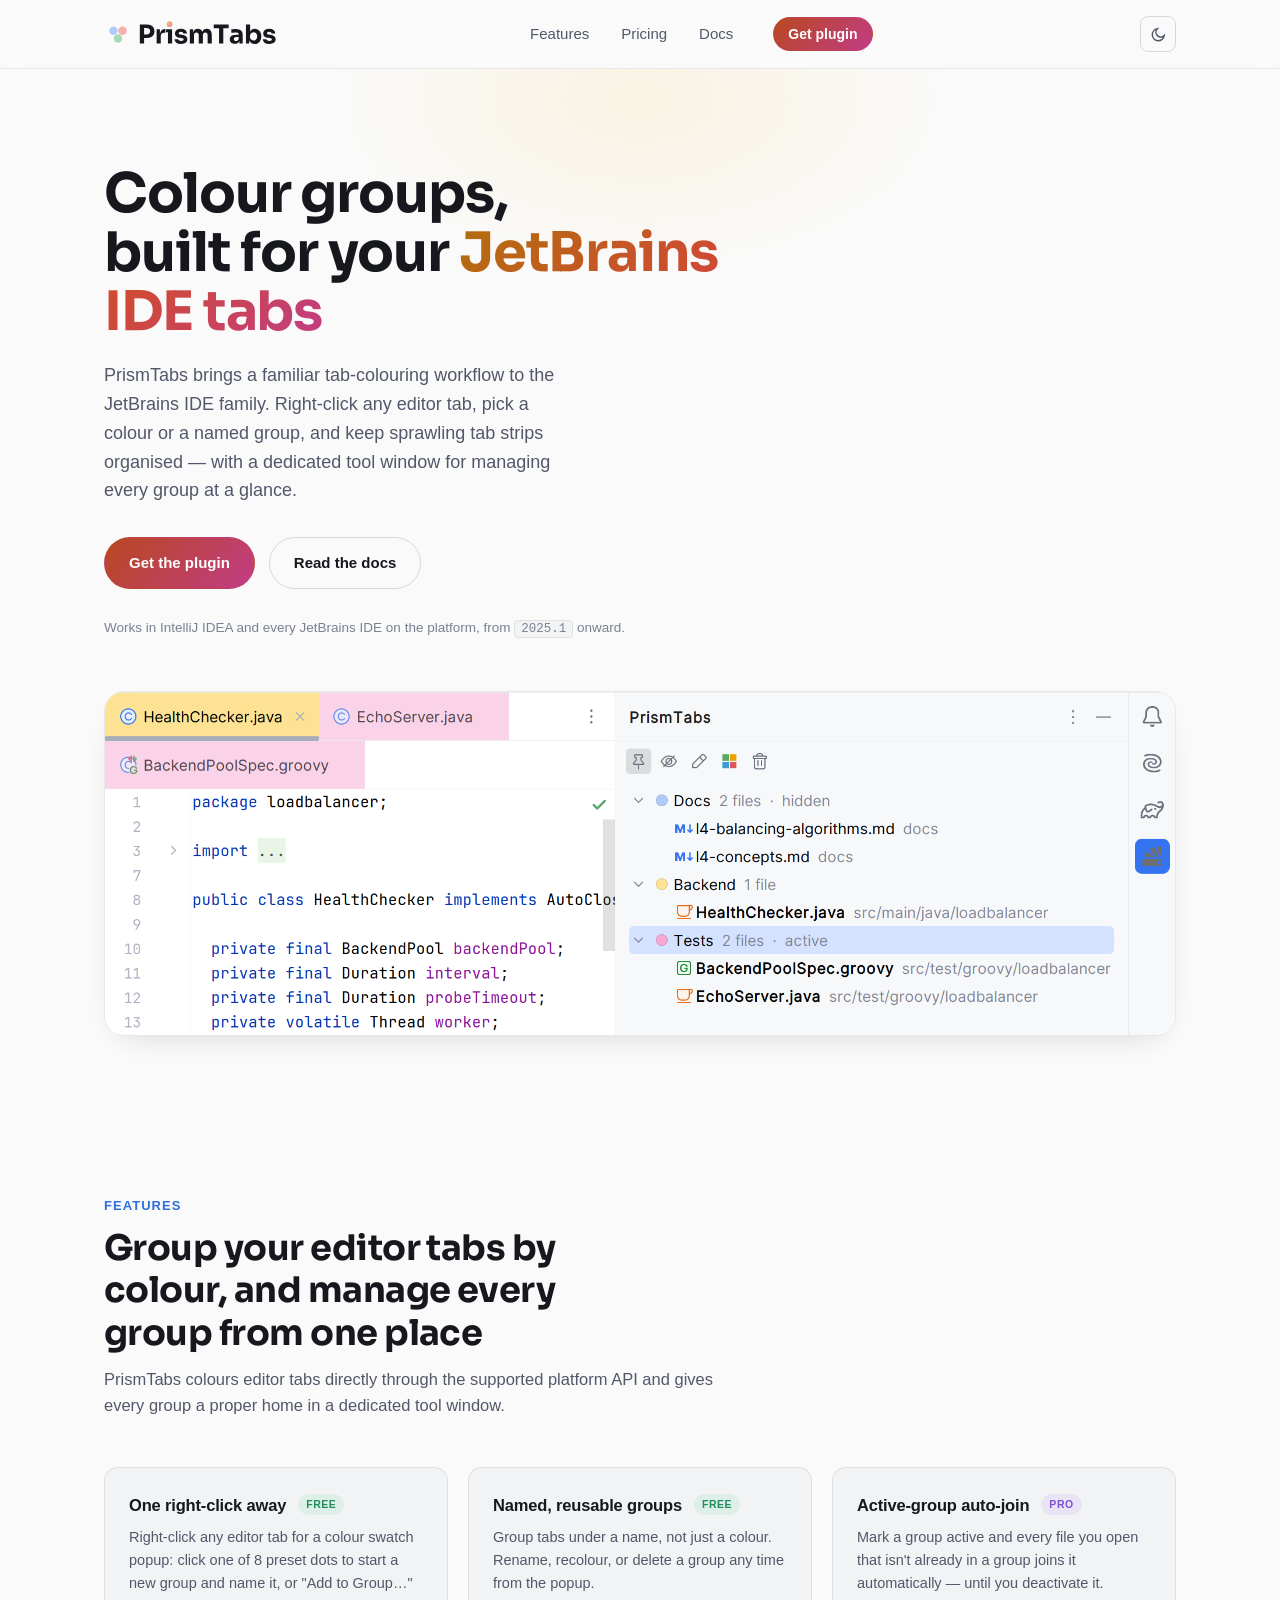
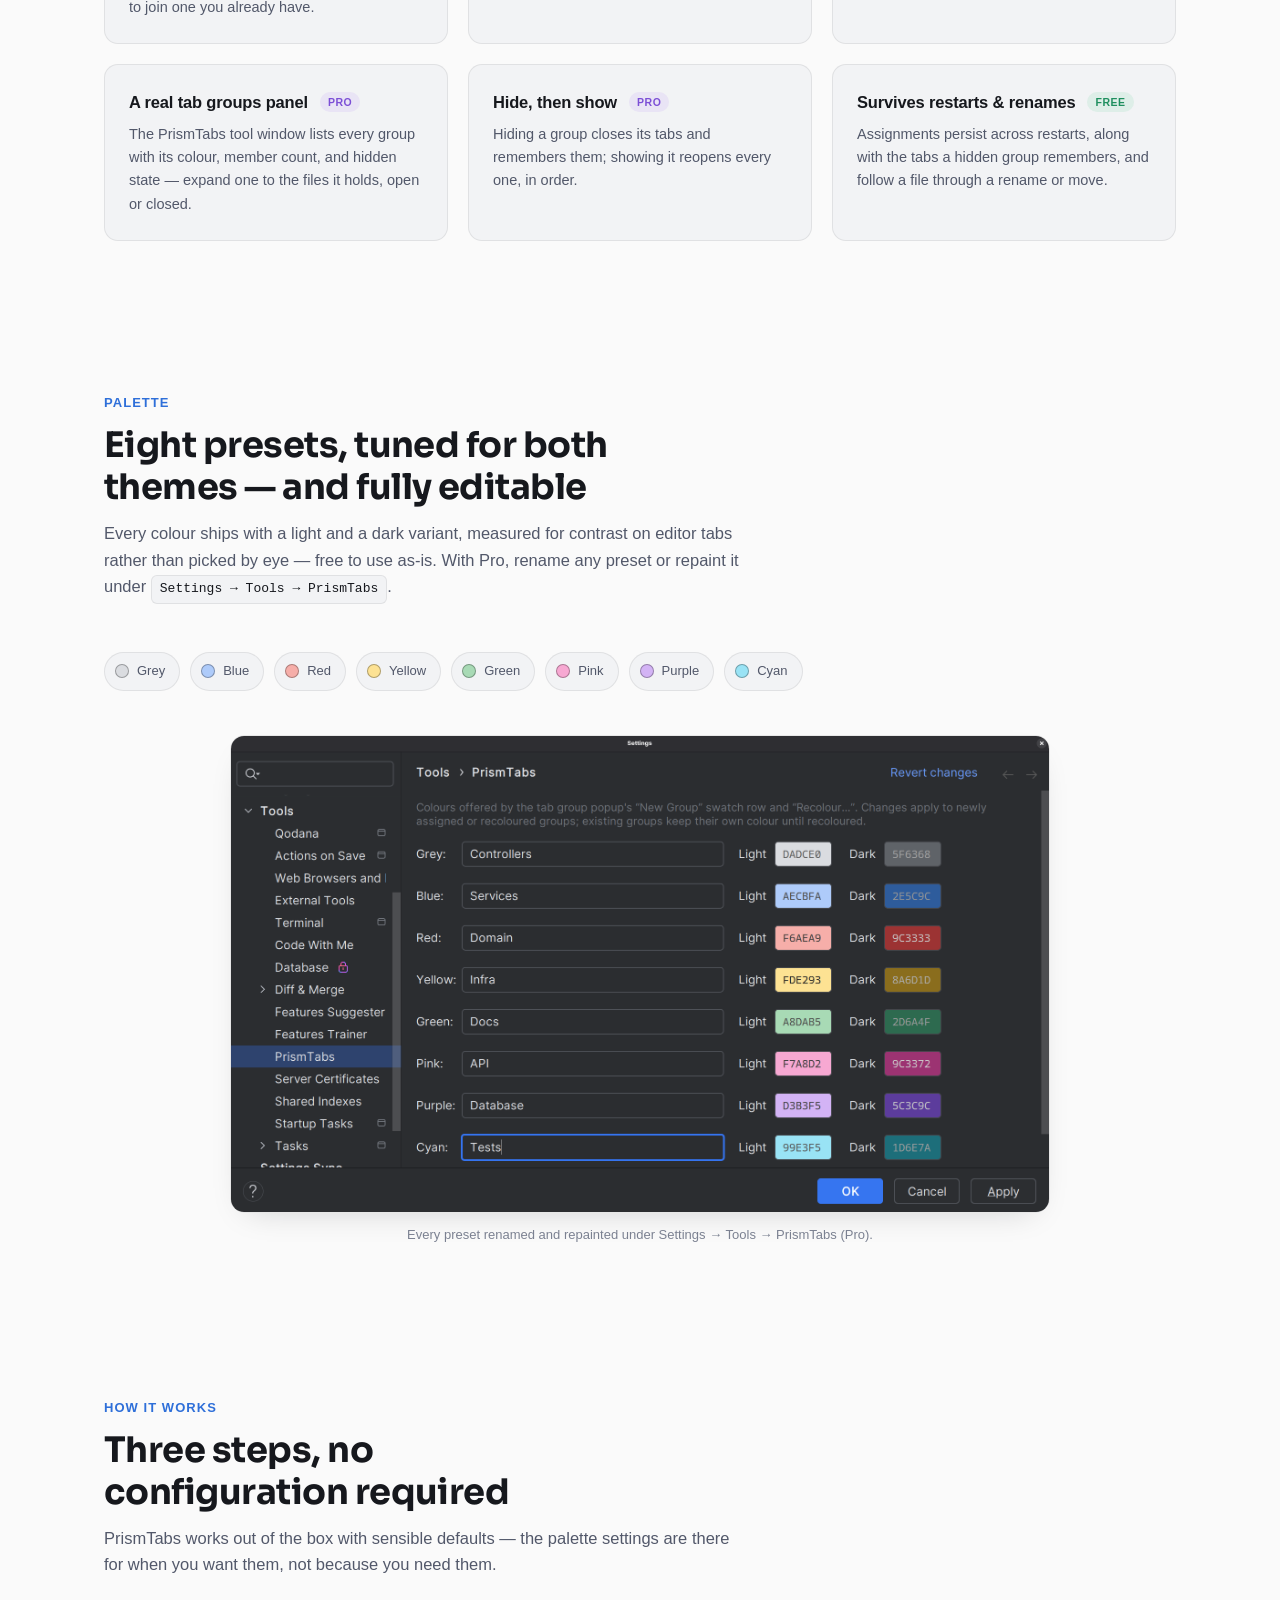
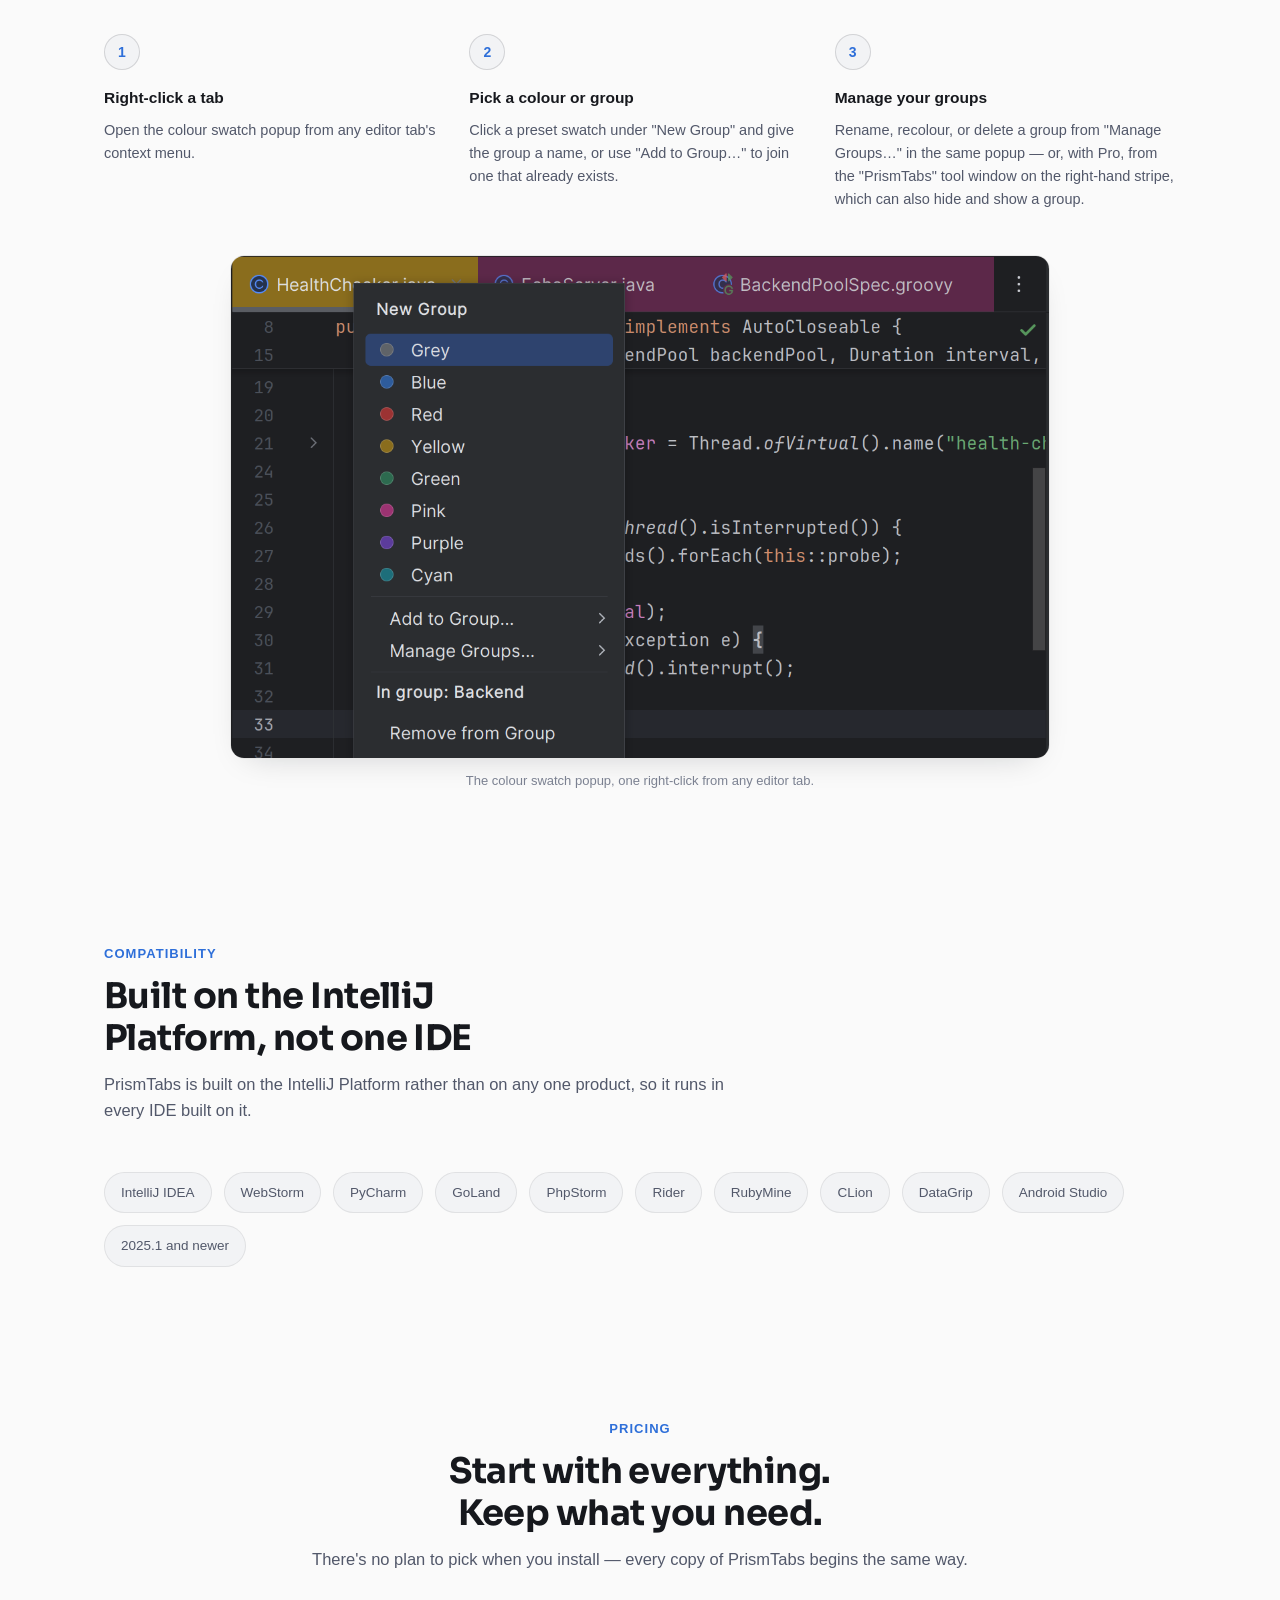
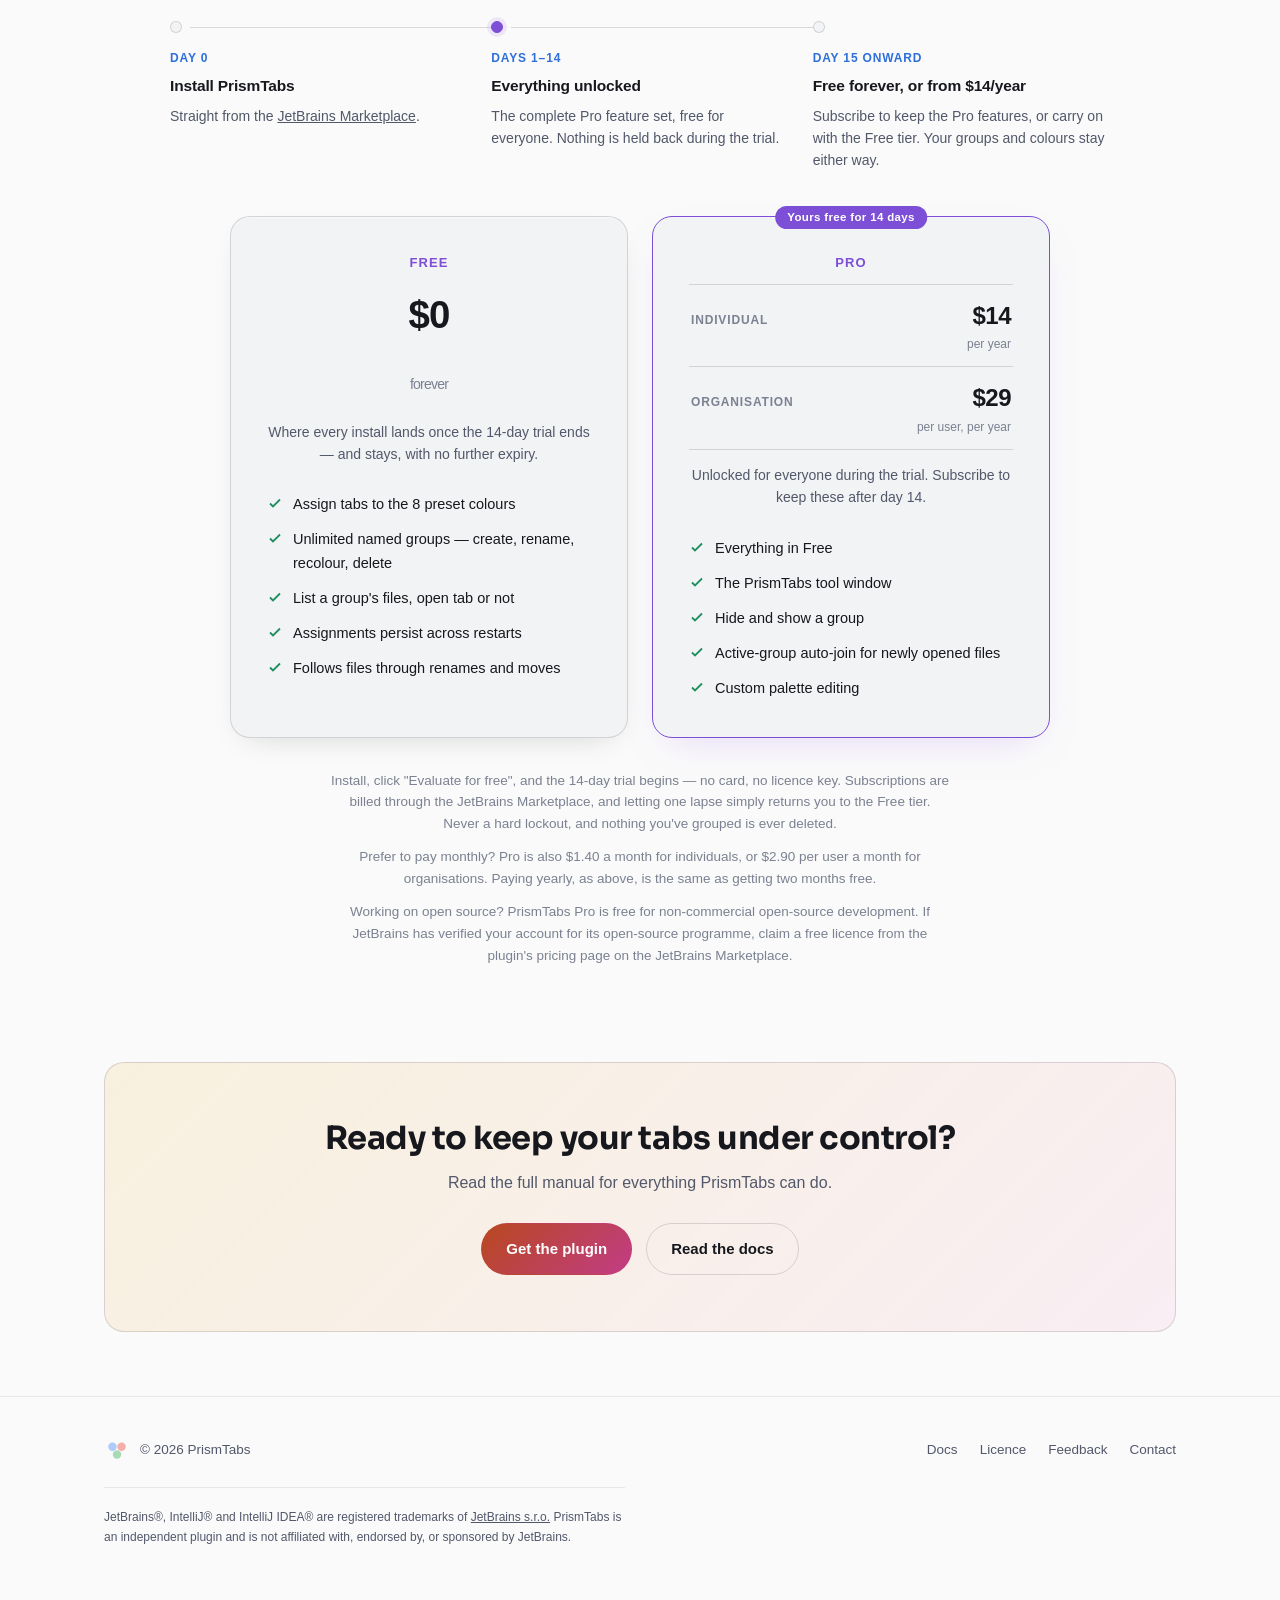
==== commit a3875032: "style(nav): add a Marketplace button and animated link underlines to the header The header links wer" ====
--- a/index.html
+++ b/index.html
@@ -30,6 +30,7 @@
         <a href="index.html#features">Features</a>
         <a href="index.html#pricing">Pricing</a>
         <a href="docs.html">Docs</a>
+        <a class="btn btn-primary" href="https://plugins.jetbrains.com/plugin/34416-prismtabs?noRedirect=true" target="_blank" rel="noopener">Get plugin</a>
       </nav>
       <button class="theme-toggle" id="themeToggle" type="button" aria-label="Switch to light theme">
         <svg class="icon-sun" width="17" height="17" viewBox="0 0 18 18" fill="none" stroke="currentColor" stroke-width="1.6"><circle cx="9" cy="9" r="3.6"/><path d="M9 1.5v2M9 14.5v2M3.5 3.5l1.4 1.4M13.1 13.1l1.4 1.4M1.5 9h2M14.5 9h2M3.5 14.5l1.4-1.4M13.1 4.9l1.4-1.4"/></svg>
@@ -43,7 +44,6 @@
     <section class="hero">
       <div class="wrap hero-grid">
         <div>
-          <a class="eyebrow" href="https://plugins.jetbrains.com/plugin/34416-prismtabs?noRedirect=true" target="_blank" rel="noopener"><span class="dot"></span> Available on JetBrains Marketplace</a>
           <h1>Colour groups,<br />built for your <span class="grad">JetBrains IDE tabs</span></h1>
           <p class="lead">
             PrismTabs brings a familiar tab-colouring workflow to the
@@ -52,7 +52,7 @@
             group at a glance.
           </p>
           <div class="hero-actions">
-            <a class="btn btn-primary" href="https://plugins.jetbrains.com/plugin/34416-prismtabs?noRedirect=true" target="_blank" rel="noopener">Install from Marketplace</a>
+            <a class="btn btn-primary" href="https://plugins.jetbrains.com/plugin/34416-prismtabs?noRedirect=true" target="_blank" rel="noopener">Get the plugin</a>
             <a class="btn btn-secondary" href="docs.html">Read the docs</a>
           </div>
           <p class="hero-note">
@@ -335,7 +335,7 @@
           <h2>Ready to keep your tabs under control?</h2>
           <p>Read the full manual for everything PrismTabs can do.</p>
           <div class="hero-actions">
-            <a class="btn btn-primary" href="https://plugins.jetbrains.com/plugin/34416-prismtabs?noRedirect=true" target="_blank" rel="noopener">Install from Marketplace</a>
+            <a class="btn btn-primary" href="https://plugins.jetbrains.com/plugin/34416-prismtabs?noRedirect=true" target="_blank" rel="noopener">Get the plugin</a>
             <a class="btn btn-secondary" href="docs.html">Read the docs</a>
           </div>
         </div>
--- a/assets/style.css
+++ b/assets/style.css
@@ -207,19 +207,72 @@
 .nav-links {
   display: flex;
   align-items: center;
-  gap: 56px;
-  font-size: 14.5px;
-}
-
-.nav-links a {
+  gap: 32px;
+  font-size: 15px;
+}
+
+.nav-links a:not(.btn) {
+  position: relative;
+  font-weight: 500;
   text-decoration: none;
   color: var(--text-muted);
   transition: color 0.15s ease;
 }
 
-.nav-links a:hover,
+/* Amber-to-pink underline, drawn from the left on hover and kept on the current page. */
+.nav-links a:not(.btn)::after {
+  content: "";
+  position: absolute;
+  left: 0;
+  right: 0;
+  bottom: -6px;
+  height: 2px;
+  border-radius: 2px;
+  background: linear-gradient(90deg, var(--headline-from), var(--headline-to));
+  transform: scaleX(0);
+  transform-origin: left;
+  transition: transform 0.2s ease;
+}
+
+.nav-links a:not(.btn):hover,
+.nav-links a:not(.btn):focus-visible,
 .nav-links a[aria-current="page"] {
   color: var(--text);
+}
+
+.nav-links a:not(.btn):hover::after,
+.nav-links a:not(.btn):focus-visible::after,
+.nav-links a[aria-current="page"]::after {
+  transform: scaleX(1);
+}
+
+.nav-links .btn {
+  margin-left: 8px;
+  padding: 5px 14px;
+  font-size: 14px;
+}
+
+.site-nav a:focus-visible,
+.site-nav button:focus-visible {
+  outline: 2px solid var(--focus-ring);
+  outline-offset: 4px;
+  border-radius: var(--radius-sm);
+}
+
+/* Wide enough offset that the underline sits inside the ring instead of crossing it. */
+.nav-links a:not(.btn):focus-visible {
+  outline-offset: 8px;
+}
+
+.nav-links .btn:focus-visible {
+  border-radius: 999px;
+}
+
+@media (prefers-reduced-motion: reduce) {
+  .nav-links a:not(.btn),
+  .nav-links a:not(.btn)::after {
+    transition: none;
+  }
 }
 
 .nav-toggle {
@@ -321,34 +374,6 @@
   height: 500px;
   background: radial-gradient(closest-side, var(--warm-glow), transparent 70%);
   pointer-events: none;
-}
-
-.eyebrow {
-  display: inline-flex;
-  align-items: center;
-  gap: 8px;
-  padding: 6px 14px;
-  border-radius: 999px;
-  border: 1px solid var(--border-strong);
-  background: var(--bg-card);
-  font-size: 13px;
-  color: var(--text-muted);
-  text-decoration: none;
-  margin-bottom: 24px;
-  transition: border-color 0.15s ease, color 0.15s ease;
-}
-
-a.eyebrow:hover {
-  border-color: var(--accent-green);
-  color: var(--text);
-}
-
-.eyebrow .dot {
-  width: 7px;
-  height: 7px;
-  border-radius: 50%;
-  background: var(--accent-green);
-  box-shadow: 0 0 0 3px rgba(111, 207, 154, 0.18);
 }
 
 .hero-grid {
@@ -1209,9 +1234,31 @@
     transition: transform 0.2s ease;
   }
 
-  .nav-links a {
+  .nav-links a:not(.btn) {
     width: 100%;
-    padding: 12px 8px;
+    padding: 12px 12px;
+  }
+
+  /* A vertical bar replaces the underline, which would span the full row. */
+  .nav-links a:not(.btn)::after {
+    inset: 10px auto 10px 0;
+    width: 2px;
+    height: auto;
+    transform: scaleY(0);
+    transform-origin: top;
+  }
+
+  .nav-links a:not(.btn):hover::after,
+  .nav-links a:not(.btn):focus-visible::after,
+  .nav-links a[aria-current="page"]::after {
+    transform: scaleY(1);
+  }
+
+  .nav-links .btn {
+    width: 100%;
+    margin: 16px 0 0;
+    padding: 12px 24px;
+    font-size: 15px;
   }
 
   .nav-toggle {
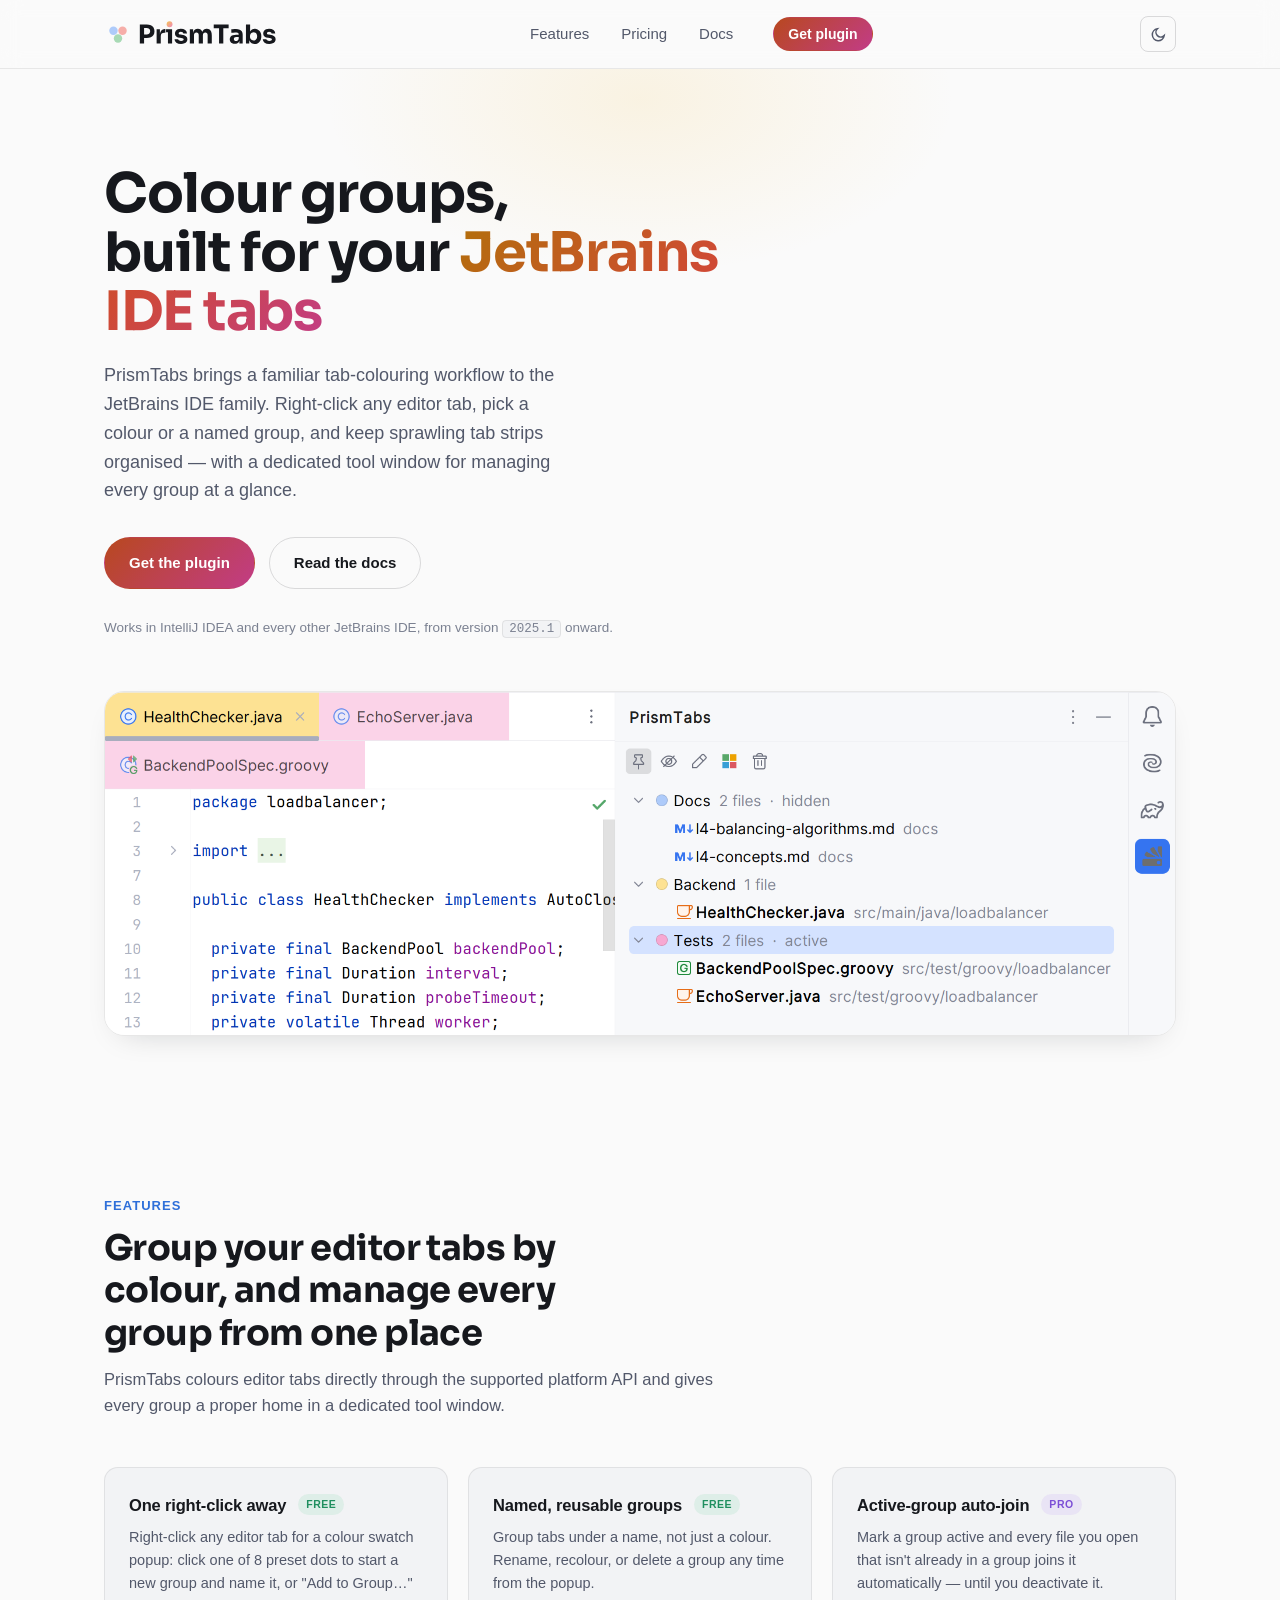
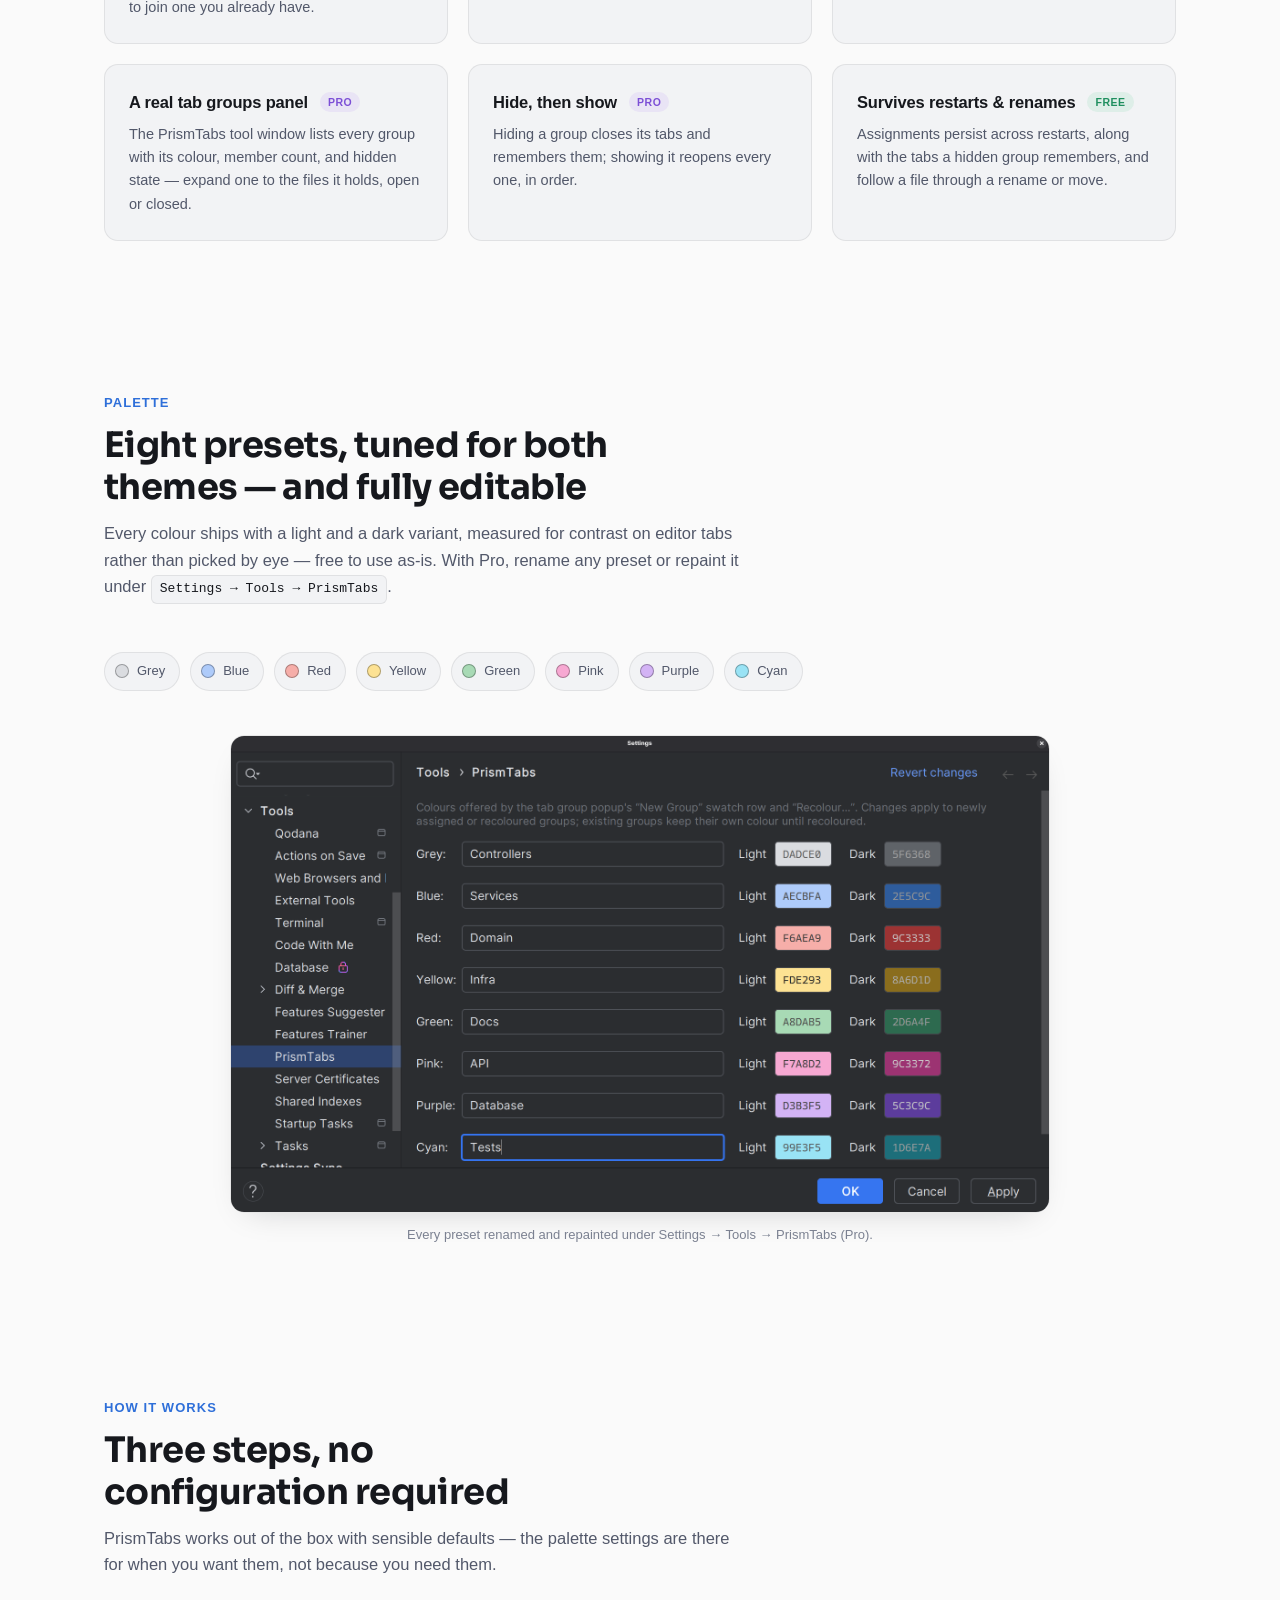
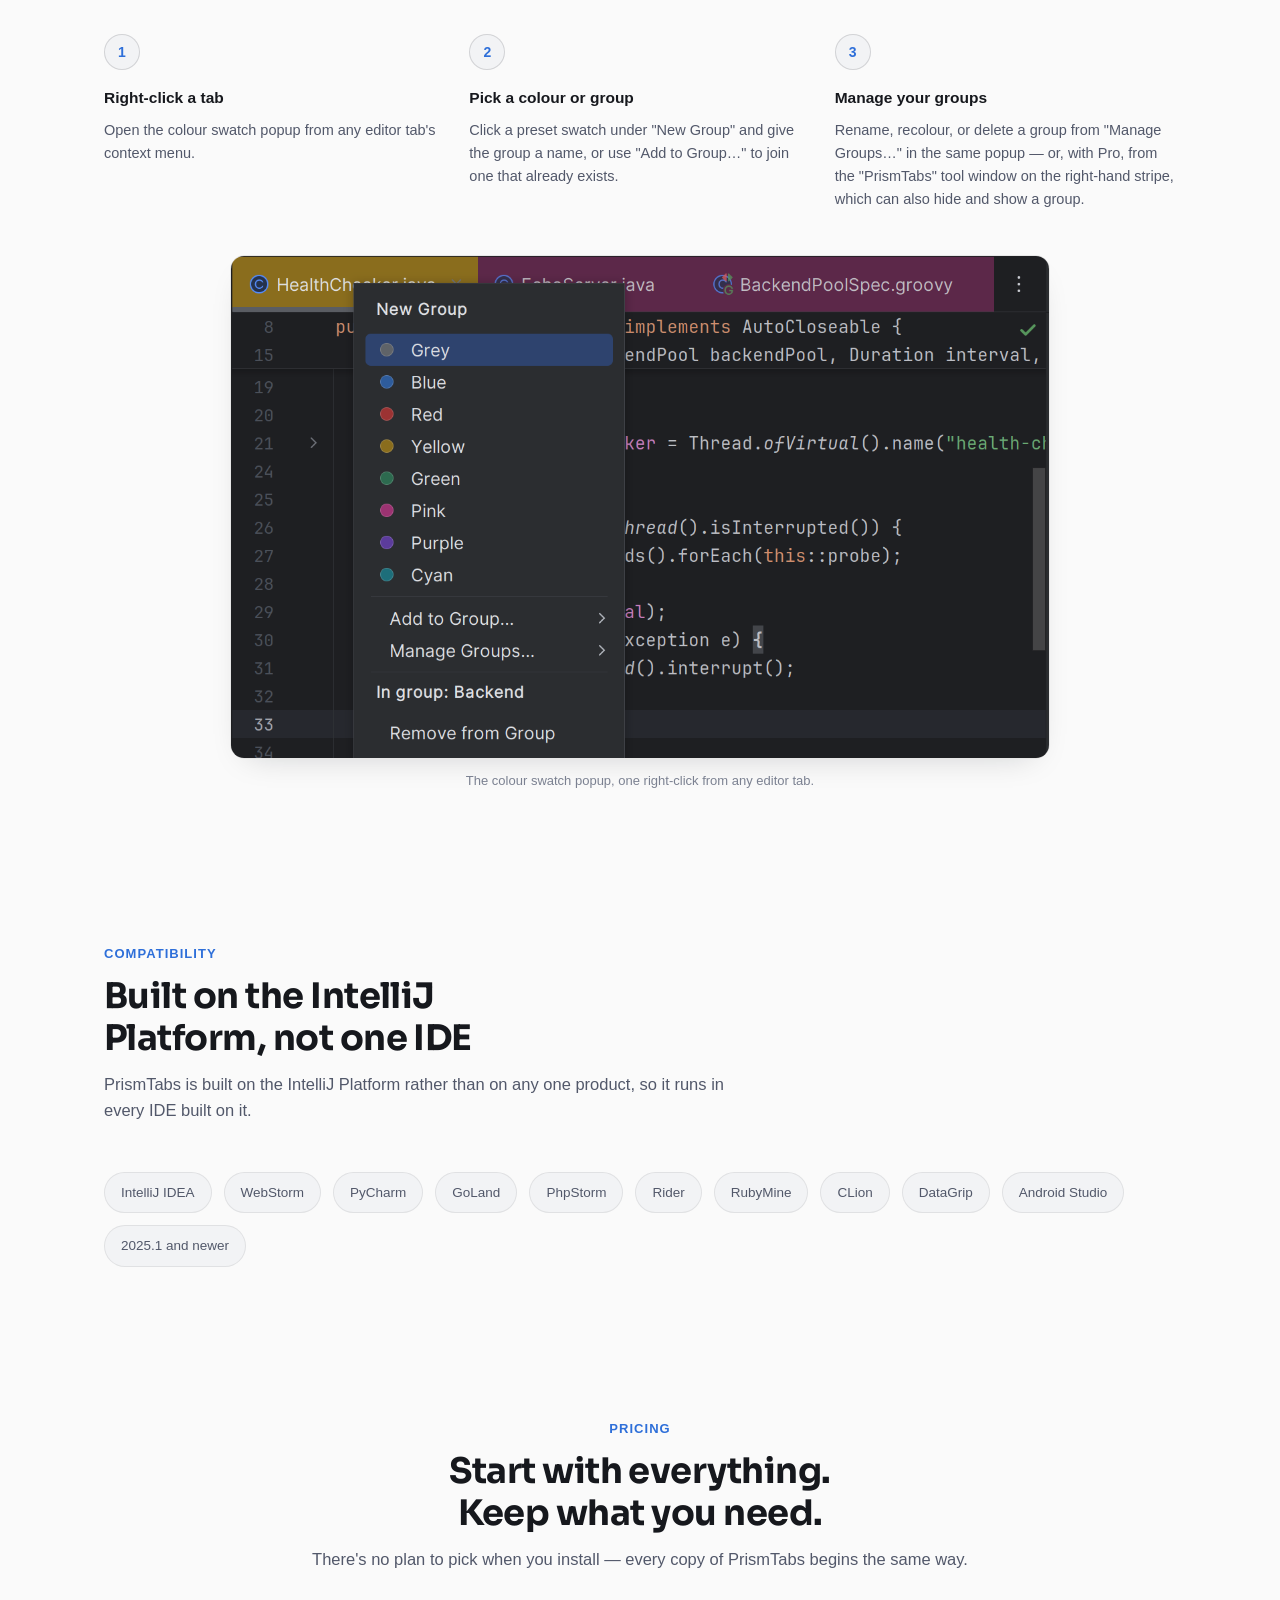
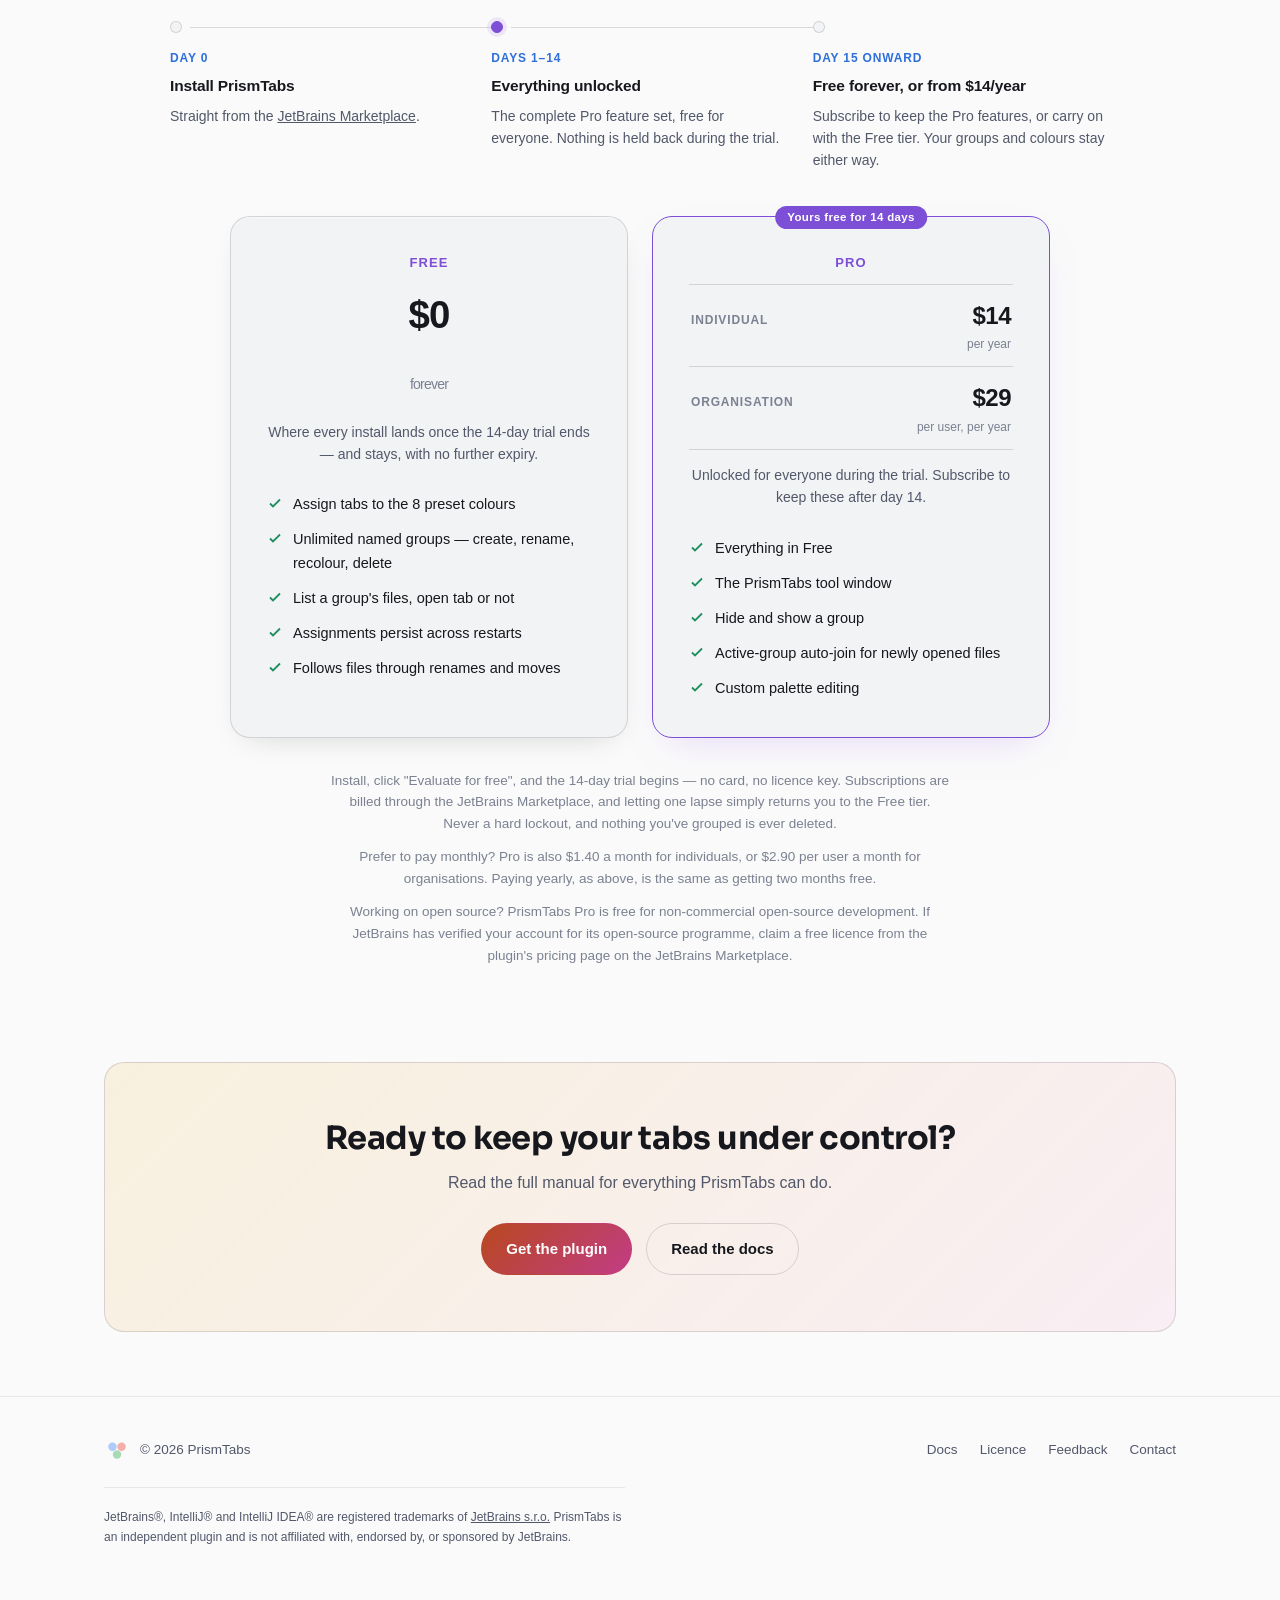
==== commit 686293ff: "docs(hero): say "every other JetBrains IDE" in the compatibility note IntelliJ IDEA is itself a JetB" ====
--- a/index.html
+++ b/index.html
@@ -56,7 +56,7 @@
             <a class="btn btn-secondary" href="docs.html">Read the docs</a>
           </div>
           <p class="hero-note">
-            Works in IntelliJ IDEA and every JetBrains IDE on the platform, from
+            Works in IntelliJ IDEA and every other JetBrains IDE, from version
             <code class="mono">2025.1</code> onward.
           </p>
         </div>
--- a/assets/style.css
+++ b/assets/style.css
@@ -104,12 +104,12 @@
 
 html {
   scroll-behavior: smooth;
-  overflow-x: hidden;
+  overflow-x: clip;
 }
 
 body {
   margin: 0;
-  overflow-x: hidden;
+  overflow-x: clip;
   background: var(--bg);
   color: var(--text);
   font-family: var(--font-sans);
@@ -1178,6 +1178,589 @@
   margin: 0;
 }
 
+/* ---------- Manual ---------- */
+
+/*
+ * The manual is split into four chapters, each coloured with one of the plugin's
+ * own presets the way PrismTabs tints a group's tabs: the dark-theme preset as the
+ * tab fill on a dark page, the light-theme preset on a light one. --chapter-ink is
+ * the opposite variant, used for the dot and for accents drawn on the page itself.
+ */
+[data-chapter="setup"] {
+  --chapter-fill: var(--preset-blue-d);
+  --chapter-ink: var(--preset-blue-l);
+}
+
+[data-chapter="groups"] {
+  --chapter-fill: var(--preset-green-d);
+  --chapter-ink: var(--preset-green-l);
+}
+
+[data-chapter="tools"] {
+  --chapter-fill: var(--preset-purple-d);
+  --chapter-ink: var(--preset-purple-l);
+}
+
+[data-chapter="reference"] {
+  --chapter-fill: var(--preset-yellow-d);
+  --chapter-ink: var(--preset-yellow-l);
+}
+
+:root[data-theme="light"] [data-chapter="setup"] {
+  --chapter-fill: var(--preset-blue-l);
+  --chapter-ink: var(--preset-blue-d);
+}
+
+:root[data-theme="light"] [data-chapter="groups"] {
+  --chapter-fill: var(--preset-green-l);
+  --chapter-ink: var(--preset-green-d);
+}
+
+:root[data-theme="light"] [data-chapter="tools"] {
+  --chapter-fill: var(--preset-purple-l);
+  --chapter-ink: var(--preset-purple-d);
+}
+
+:root[data-theme="light"] [data-chapter="reference"] {
+  --chapter-fill: var(--preset-yellow-l);
+  --chapter-ink: var(--preset-yellow-d);
+}
+
+.chapter-dot {
+  flex-shrink: 0;
+  width: 10px;
+  height: 10px;
+  border-radius: 50%;
+  background: var(--chapter-ink);
+}
+
+/* Page head: the title and a strip of chapter tabs sitting on the page's baseline. */
+
+.manual-head {
+  position: relative;
+  overflow: hidden;
+  padding: 64px 0 0;
+  border-bottom: 1px solid var(--border);
+}
+
+.manual-head::before {
+  content: "";
+  position: absolute;
+  top: -260px;
+  left: 50%;
+  transform: translateX(-50%);
+  width: 900px;
+  height: 480px;
+  background: radial-gradient(closest-side, var(--warm-glow), transparent 70%);
+  pointer-events: none;
+}
+
+.manual-head .wrap {
+  position: relative;
+}
+
+.manual-head h1 {
+  font-size: clamp(2.4rem, 4.4vw, 3.4rem);
+  line-height: 1.08;
+  letter-spacing: -0.02em;
+  margin: 0 0 12px;
+}
+
+.manual-head .lead {
+  font-size: 18px;
+  color: var(--text-muted);
+  margin: 0 0 40px;
+}
+
+.chapter-strip {
+  display: flex;
+  gap: 4px;
+  overflow-x: auto;
+  scrollbar-width: none;
+}
+
+.chapter-strip a {
+  display: inline-flex;
+  align-items: center;
+  gap: 9px;
+  flex-shrink: 0;
+  padding: 8px 16px 8px 13px;
+  border-radius: 10px 10px 0 0;
+  background: color-mix(in srgb, var(--chapter-fill) 45%, transparent);
+  box-shadow: inset 0 -2px 0 var(--chapter-ink);
+  color: var(--text);
+  font-family: var(--font-display);
+  font-size: 14.5px;
+  font-weight: 600;
+  text-decoration: none;
+  transition: background 0.15s ease;
+}
+
+.chapter-strip a:hover {
+  background: color-mix(in srgb, var(--chapter-fill) 80%, transparent);
+}
+
+.chapter-strip a:focus-visible {
+  outline: 2px solid var(--focus-ring);
+  outline-offset: -2px;
+}
+
+/* Layout: a readable measure for the prose column. */
+
+.manual.docs-shell {
+  padding-top: 56px;
+}
+
+.manual .docs-content {
+  min-width: 0;
+  max-width: 46rem;
+}
+
+.docs-toc {
+  max-height: calc(100vh - 116px);
+  overflow-y: auto;
+}
+
+/* Table of contents, drawn as the PrismTabs tool window's tree. */
+
+.toc-toggle {
+  display: none;
+}
+
+.toc-tree {
+  display: flex;
+  flex-direction: column;
+  gap: 18px;
+}
+
+.toc-group {
+  display: flex;
+  flex-direction: column;
+}
+
+.toc-chapter {
+  display: flex;
+  align-items: center;
+  gap: 9px;
+  margin-bottom: 6px;
+  font-family: var(--font-display);
+  font-size: 13px;
+  font-weight: 600;
+  color: var(--text);
+}
+
+.docs-toc .toc-group a {
+  margin-left: 4px;
+  padding: 6px 10px 6px 16px;
+  border-left: 2px solid color-mix(in srgb, var(--chapter-fill) 70%, transparent);
+  border-radius: 0 7px 7px 0;
+}
+
+.docs-toc .toc-group a:hover {
+  color: var(--text);
+  background: color-mix(in srgb, var(--chapter-fill) 22%, transparent);
+}
+
+.docs-toc .toc-group a[aria-current="location"] {
+  color: var(--text);
+  font-weight: 500;
+  border-left-color: var(--chapter-ink);
+  background: color-mix(in srgb, var(--chapter-fill) 38%, transparent);
+}
+
+/* A tree without chapters, as on the licence page, takes the brand accent instead. */
+
+.toc-tree > a {
+  padding: 6px 10px 6px 14px;
+  border-left: 2px solid var(--border-strong);
+  border-radius: 0 7px 7px 0;
+}
+
+.toc-tree > a[aria-current="location"] {
+  color: var(--text);
+  font-weight: 500;
+  border-left-color: var(--headline-via);
+  background: var(--bg-card);
+}
+
+.docs-toc a:focus-visible {
+  outline: 2px solid var(--focus-ring);
+  outline-offset: -2px;
+}
+
+/* Sections: each heading is a tinted tab, and a permalink to its section. */
+
+.manual .docs-section {
+  margin-bottom: 72px;
+  scroll-margin-top: 92px;
+}
+
+.manual .docs-section h2,
+.manual .docs-section:first-of-type h2 {
+  display: flex;
+  align-items: center;
+  flex-wrap: wrap;
+  gap: 8px 12px;
+  margin: 0 0 24px;
+  padding: 0;
+  border-top: none;
+  border-bottom: 1px solid color-mix(in srgb, var(--chapter-fill) 70%, transparent);
+  font-size: 1.05rem;
+}
+
+.section-tab {
+  display: inline-flex;
+  align-items: center;
+  gap: 10px;
+  padding: 6px 14px 6px 12px;
+  border-radius: 10px 10px 0 0;
+  background: color-mix(in srgb, var(--chapter-fill) 45%, transparent);
+  box-shadow: inset 0 -2px 0 var(--chapter-ink);
+  color: var(--text);
+  text-decoration: none;
+}
+
+.section-tab::after {
+  content: "#";
+  content: "#" / "";
+  margin-left: -4px;
+  color: var(--text-dim);
+  font-weight: 500;
+  opacity: 0;
+  transition: opacity 0.15s ease;
+}
+
+.section-tab:hover::after,
+.section-tab:focus-visible::after {
+  opacity: 1;
+}
+
+.section-tab:focus-visible {
+  outline: 2px solid var(--focus-ring);
+  outline-offset: 2px;
+}
+
+.manual .docs-section h2 .tier-tag {
+  margin-left: 0;
+}
+
+.manual .docs-section p,
+.manual .docs-section ul,
+.manual .docs-section ol,
+.manual .docs-section dd {
+  font-size: 16px;
+  line-height: 1.7;
+}
+
+.manual .docs-section p a,
+.manual .docs-section li a,
+.manual .docs-section dd a,
+.manual .callout a {
+  color: var(--text);
+  text-decoration-color: var(--chapter-ink);
+  text-decoration-thickness: 1.5px;
+  text-underline-offset: 3px;
+}
+
+.manual .docs-section p a:hover,
+.manual .docs-section li a:hover,
+.manual .docs-section dd a:hover,
+.manual .callout a:hover {
+  text-decoration-thickness: 2.5px;
+}
+
+.manual .callout {
+  border: none;
+  border-left: 3px solid var(--chapter-ink);
+  border-radius: 0 var(--radius-sm) var(--radius-sm) 0;
+  background: color-mix(in srgb, var(--chapter-fill) 16%, var(--bg));
+  padding: 16px 20px;
+  font-size: 15px;
+  line-height: 1.65;
+  margin: 28px 0;
+}
+
+.manual .callout strong:first-child {
+  display: block;
+  margin-bottom: 4px;
+}
+
+/* Licensing stages: a vertical timeline. */
+
+.stage-list {
+  list-style: none;
+  margin: 24px 0 32px;
+  padding: 0;
+}
+
+.manual .docs-section .stage-list {
+  padding-left: 0;
+}
+
+.stage {
+  position: relative;
+  padding: 0 0 24px 32px;
+  margin: 0;
+}
+
+.stage::before {
+  content: "";
+  position: absolute;
+  top: 6px;
+  left: 0;
+  width: 12px;
+  height: 12px;
+  border-radius: 50%;
+  background: var(--bg-card);
+  border: 1px solid var(--border-strong);
+}
+
+.stage::after {
+  content: "";
+  position: absolute;
+  top: 24px;
+  bottom: 2px;
+  left: 6px;
+  width: 1px;
+  background: var(--border-strong);
+}
+
+.stage:last-child {
+  padding-bottom: 0;
+}
+
+.stage:last-child::after {
+  display: none;
+}
+
+.stage--pro::before {
+  background: var(--accent-purple);
+  border-color: var(--accent-purple);
+  box-shadow: 0 0 0 4px rgba(181, 140, 242, 0.18);
+}
+
+.stage-when {
+  display: block;
+  font-family: var(--font-display);
+  font-size: 13.5px;
+  font-weight: 600;
+  color: var(--chapter-ink);
+  margin-bottom: 2px;
+}
+
+.manual .docs-section .stage p {
+  margin: 0;
+}
+
+/* Free and Pro, side by side. */
+
+.tier-compare {
+  display: grid;
+  grid-template-columns: repeat(2, 1fr);
+  gap: 16px;
+  margin: 20px 0 8px;
+}
+
+.tier-col {
+  padding: 18px 20px 6px;
+  border: 1px solid var(--border);
+  border-radius: var(--radius-md);
+  background: var(--bg-elevated);
+}
+
+.tier-col--pro {
+  border-color: rgba(181, 140, 242, 0.35);
+}
+
+.manual .docs-section .tier-col h3 {
+  margin: 0 0 10px;
+}
+
+.tier-col .tier-tag {
+  margin-left: 0;
+  font-size: 11.5px;
+  padding: 3px 10px;
+}
+
+.manual .docs-section .tier-col ul {
+  list-style: none;
+  padding: 0;
+  margin: 0;
+  font-size: 15px;
+}
+
+.tier-col li {
+  position: relative;
+  padding-left: 18px;
+}
+
+.tier-col li::before {
+  content: "";
+  position: absolute;
+  top: 0.68em;
+  left: 2px;
+  width: 6px;
+  height: 6px;
+  border-radius: 50%;
+  background: var(--accent-green);
+}
+
+.tier-col--pro li::before {
+  background: var(--accent-purple);
+}
+
+/* IDE commands and what each one does. */
+
+.command-list {
+  margin: 20px 0 28px;
+  border-top: 1px solid var(--border);
+}
+
+.command-list dt {
+  display: flex;
+  align-items: center;
+  flex-wrap: wrap;
+  gap: 8px;
+  padding-top: 16px;
+}
+
+.command-list dd {
+  margin: 8px 0 0;
+  padding-bottom: 16px;
+  border-bottom: 1px solid var(--border);
+  color: var(--text-muted);
+}
+
+.command {
+  display: inline-flex;
+  align-items: center;
+  gap: 10px;
+  padding: 4px 11px;
+  border-radius: 6px;
+  border: 1px solid var(--border-strong);
+  background: var(--bg-elevated);
+  font-size: 14.5px;
+  font-weight: 600;
+  color: var(--text);
+}
+
+.command-list dt .tier-tag {
+  margin-left: 0;
+}
+
+.swatch-row {
+  display: inline-flex;
+  gap: 4px;
+}
+
+.swatch-row i {
+  width: 11px;
+  height: 11px;
+  border-radius: 50%;
+  background: var(--c);
+}
+
+/* Palette table with real swatches. */
+
+.palette-table td {
+  font-family: var(--font-mono);
+  font-size: 13.5px;
+}
+
+table.palette-table tbody th {
+  font-size: 14.5px;
+  font-weight: 600;
+  letter-spacing: 0;
+  text-transform: none;
+  color: var(--text);
+}
+
+.palette-table .swatch {
+  display: inline-block;
+  width: 28px;
+  height: 18px;
+  margin-right: 12px;
+  vertical-align: -4px;
+  border-radius: 5px;
+  background: var(--c);
+  box-shadow: inset 0 0 0 1px rgba(0, 0, 0, 0.12);
+}
+
+/* The licence page shares the manual's layout; its tabs and callout take the brand's pink. */
+
+.legal {
+  --chapter-fill: var(--preset-pink-d);
+  --chapter-ink: var(--preset-pink-l);
+  position: relative;
+}
+
+:root[data-theme="light"] .legal {
+  --chapter-fill: var(--preset-pink-l);
+  --chapter-ink: var(--preset-pink-d);
+}
+
+.legal::before {
+  content: "";
+  position: absolute;
+  top: -300px;
+  left: 50%;
+  transform: translateX(-50%);
+  width: 900px;
+  height: 480px;
+  background: radial-gradient(closest-side, var(--warm-glow), transparent 70%);
+  pointer-events: none;
+}
+
+.legal .docs-content h1 {
+  font-size: clamp(2rem, 4vw, 3rem);
+  line-height: 1.1;
+}
+
+.legal .callout.legal-accept {
+  margin: 0 0 56px;
+}
+
+.legal .legal-meta {
+  margin-bottom: 28px;
+}
+
+.legal .docs-section h3 {
+  font-size: 1.05rem;
+  letter-spacing: -0.01em;
+  margin: 32px 0 8px;
+}
+
+/* FAQ */
+
+.manual .faq-item {
+  margin: 0;
+  padding: 20px 0;
+  border-bottom: 1px solid var(--border);
+}
+
+.manual .faq-item:first-of-type {
+  padding-top: 0;
+}
+
+.manual .faq-item:last-of-type {
+  border-bottom: none;
+}
+
+.manual .faq-item h3 {
+  font-family: var(--font-display);
+  font-size: 16.5px;
+  font-weight: 600;
+  letter-spacing: -0.01em;
+  margin: 0 0 8px;
+}
+
+@media (prefers-reduced-motion: reduce) {
+  .chapter-strip a,
+  .section-tab::after {
+    transition: none;
+  }
+}
+
 /* ---------- Responsive ---------- */
 
 @media (max-width: 920px) {
@@ -1218,6 +1801,98 @@
   .docs-toc nav {
     flex-direction: row;
     flex-wrap: wrap;
+  }
+
+  /* The tree collapses behind an "On this page" button instead of wrapping. */
+  .docs-toc {
+    max-height: none;
+    overflow: visible;
+    padding-bottom: 0;
+    border-bottom: none;
+  }
+
+  .docs-toc .toc-title {
+    display: none;
+  }
+
+  .toc-toggle {
+    display: flex;
+    align-items: center;
+    justify-content: space-between;
+    width: 100%;
+    padding: 12px 16px;
+    border: 1px solid var(--border-strong);
+    border-radius: var(--radius-sm);
+    background: var(--bg-elevated);
+    color: var(--text);
+    font: inherit;
+    font-size: 14.5px;
+    font-weight: 600;
+    cursor: pointer;
+  }
+
+  .toc-toggle:focus-visible {
+    outline: 2px solid var(--focus-ring);
+    outline-offset: 2px;
+  }
+
+  .toc-toggle svg {
+    transition: transform 0.15s ease;
+  }
+
+  .toc-toggle[aria-expanded="true"] svg {
+    transform: rotate(180deg);
+  }
+
+  .docs-toc .toc-tree {
+    display: none;
+    flex-direction: column;
+    flex-wrap: nowrap;
+    padding: 20px 4px 4px;
+  }
+
+  .toc-toggle[aria-expanded="true"] + .toc-title + .toc-tree {
+    display: flex;
+  }
+}
+
+@media (max-width: 920px) and (prefers-reduced-motion: reduce) {
+  .toc-toggle svg {
+    transition: none;
+  }
+}
+
+@media (max-width: 560px) {
+  .tier-compare {
+    grid-template-columns: 1fr;
+  }
+
+  .manual-head {
+    padding-top: 44px;
+  }
+
+  .manual-head .lead {
+    margin-bottom: 28px;
+  }
+
+  /* Scrolls edge to edge, so a tab cut off at the screen's edge reads as more to come. */
+  .chapter-strip {
+    margin: 0 -24px;
+    padding: 0 24px;
+    scroll-padding: 0 24px;
+  }
+
+  .manual.docs-shell {
+    padding-top: 32px;
+  }
+
+  .section-tab {
+    padding: 6px 14px 6px 12px;
+  }
+
+  .manual .docs-section h2,
+  .manual .docs-section:first-of-type h2 {
+    font-size: 1rem;
   }
 }
 
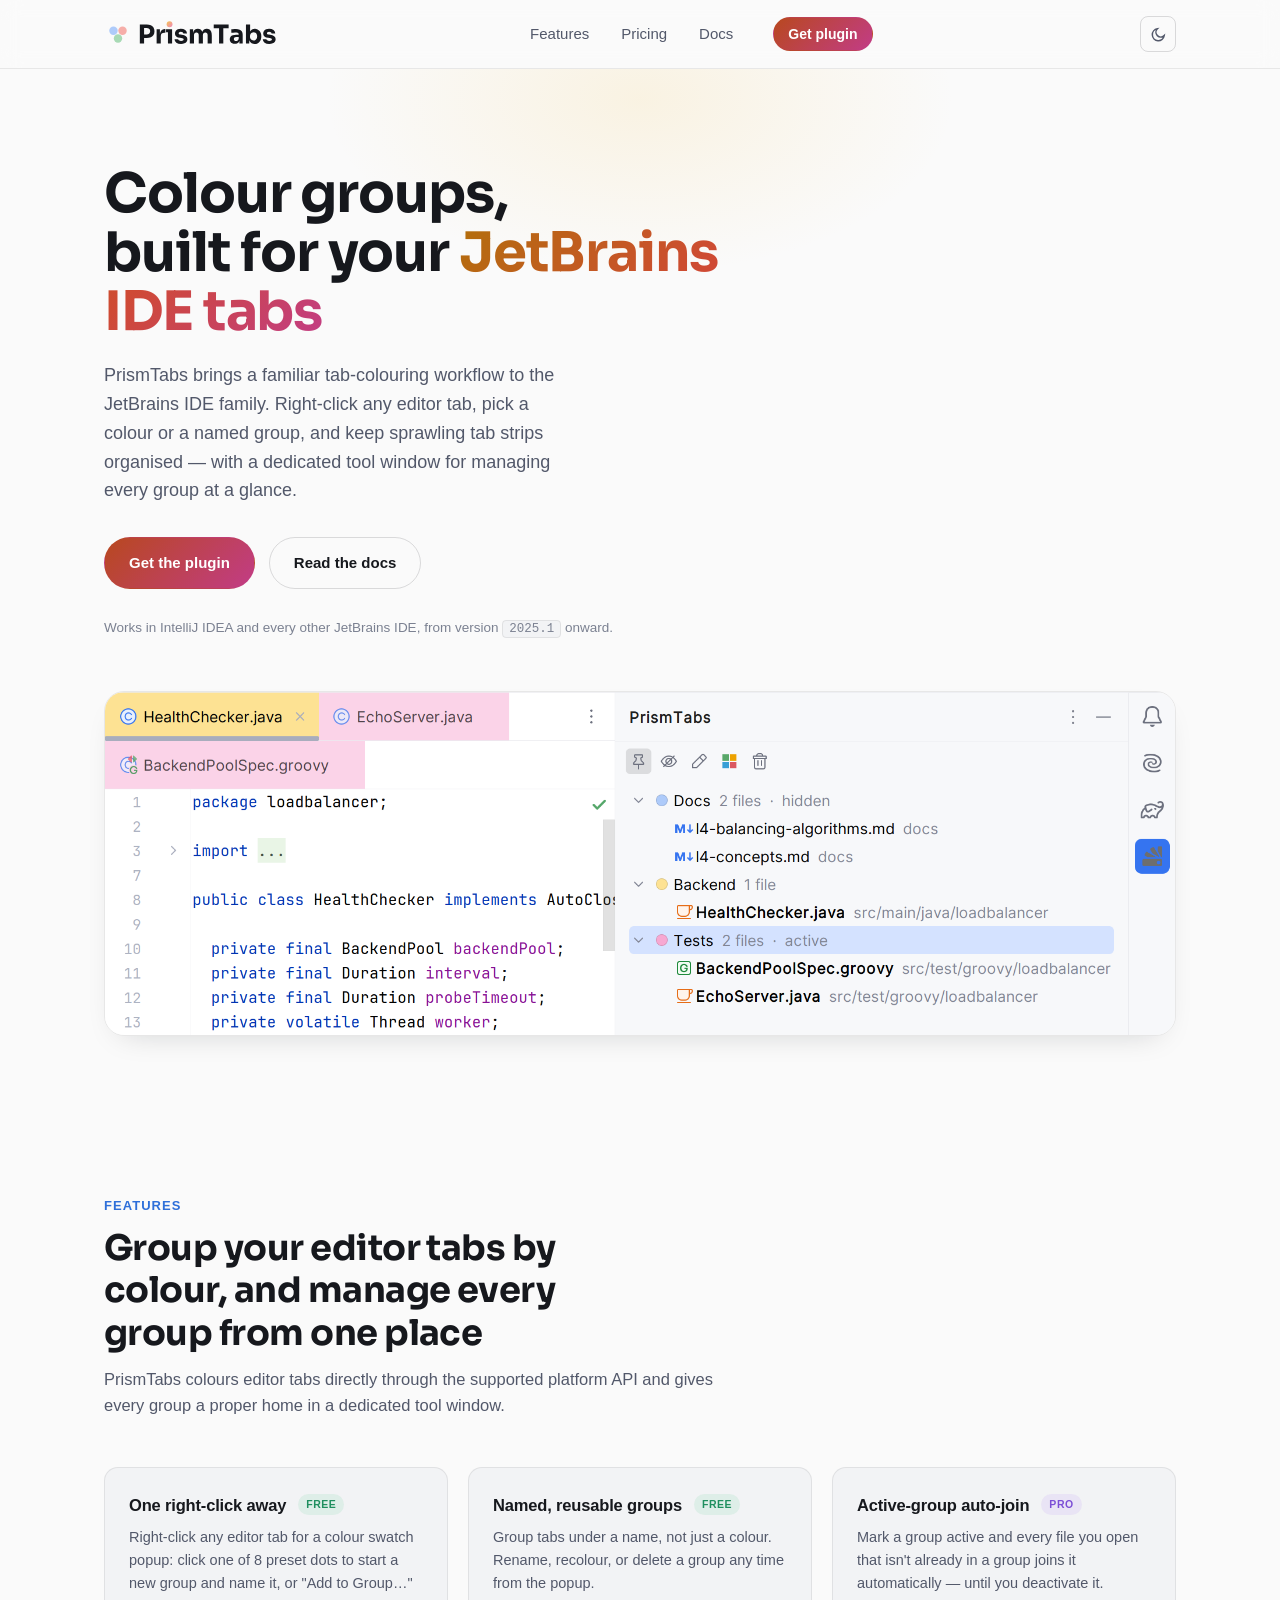
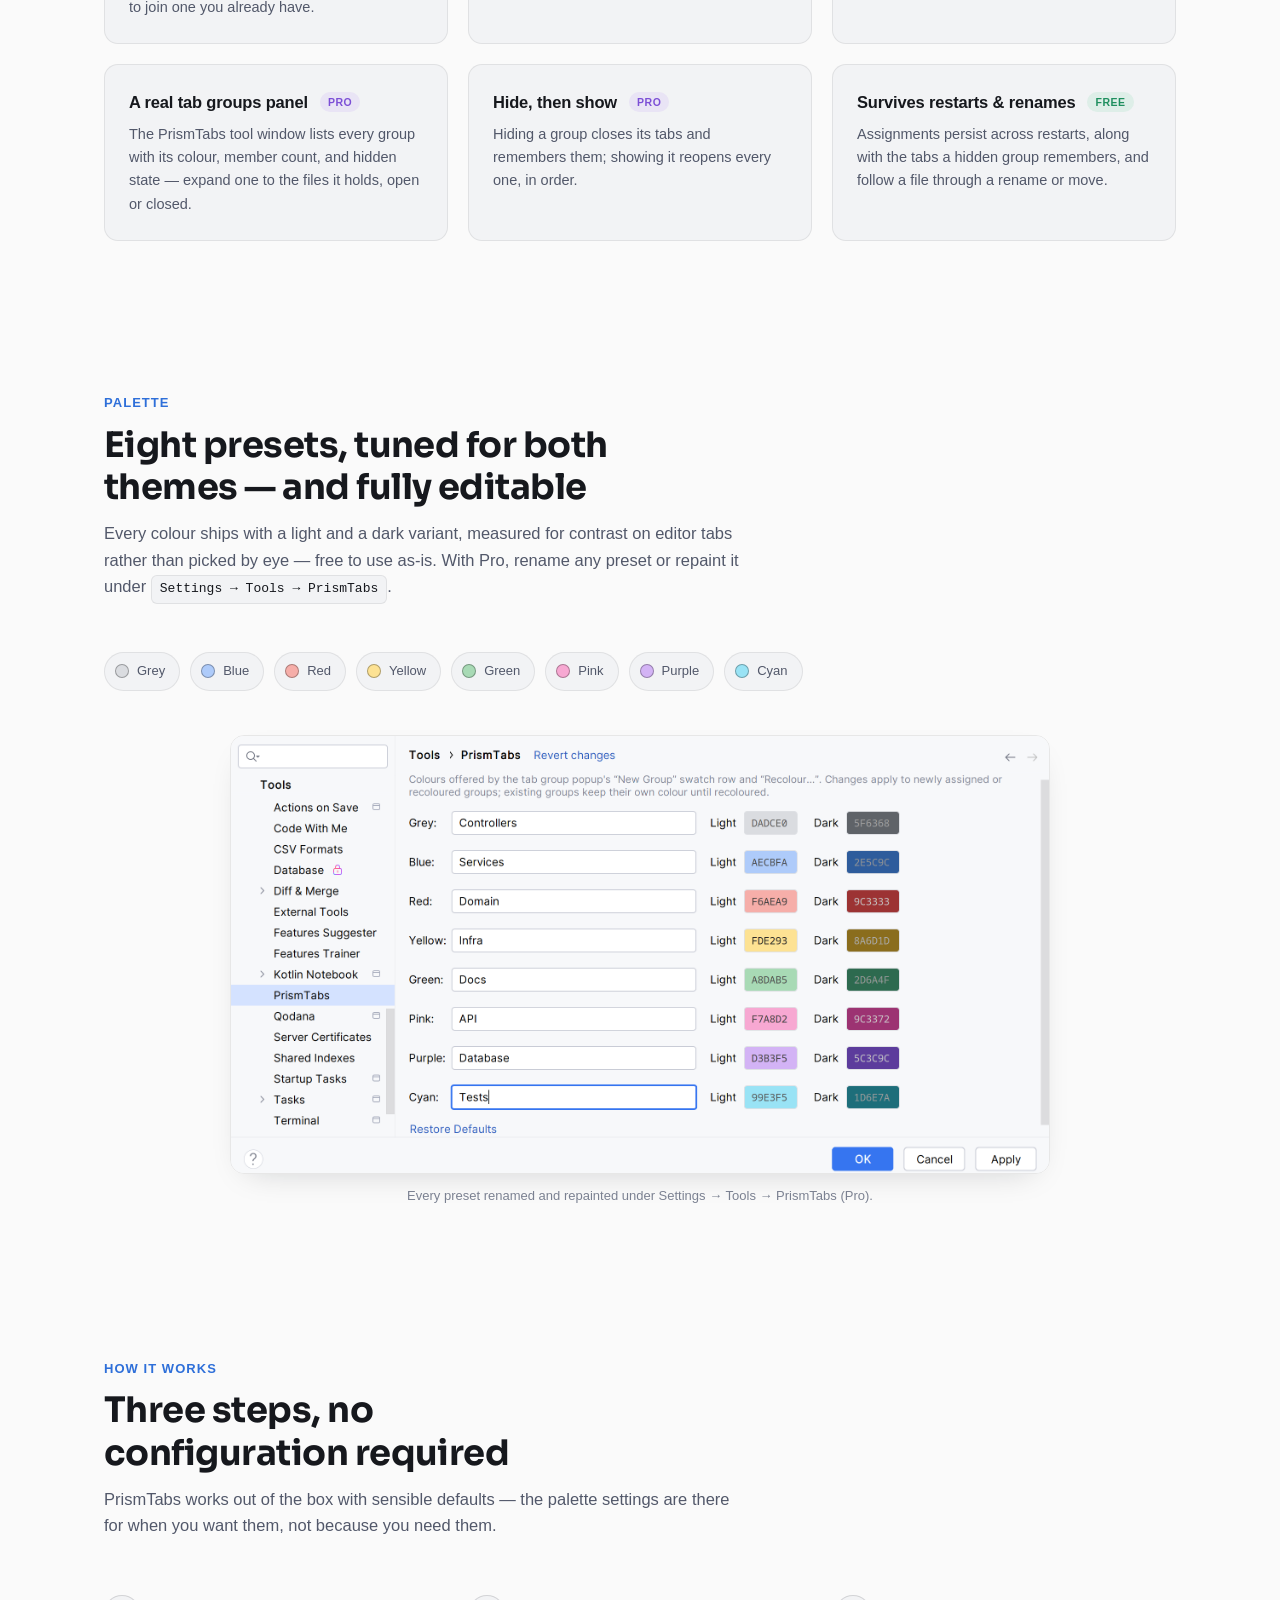
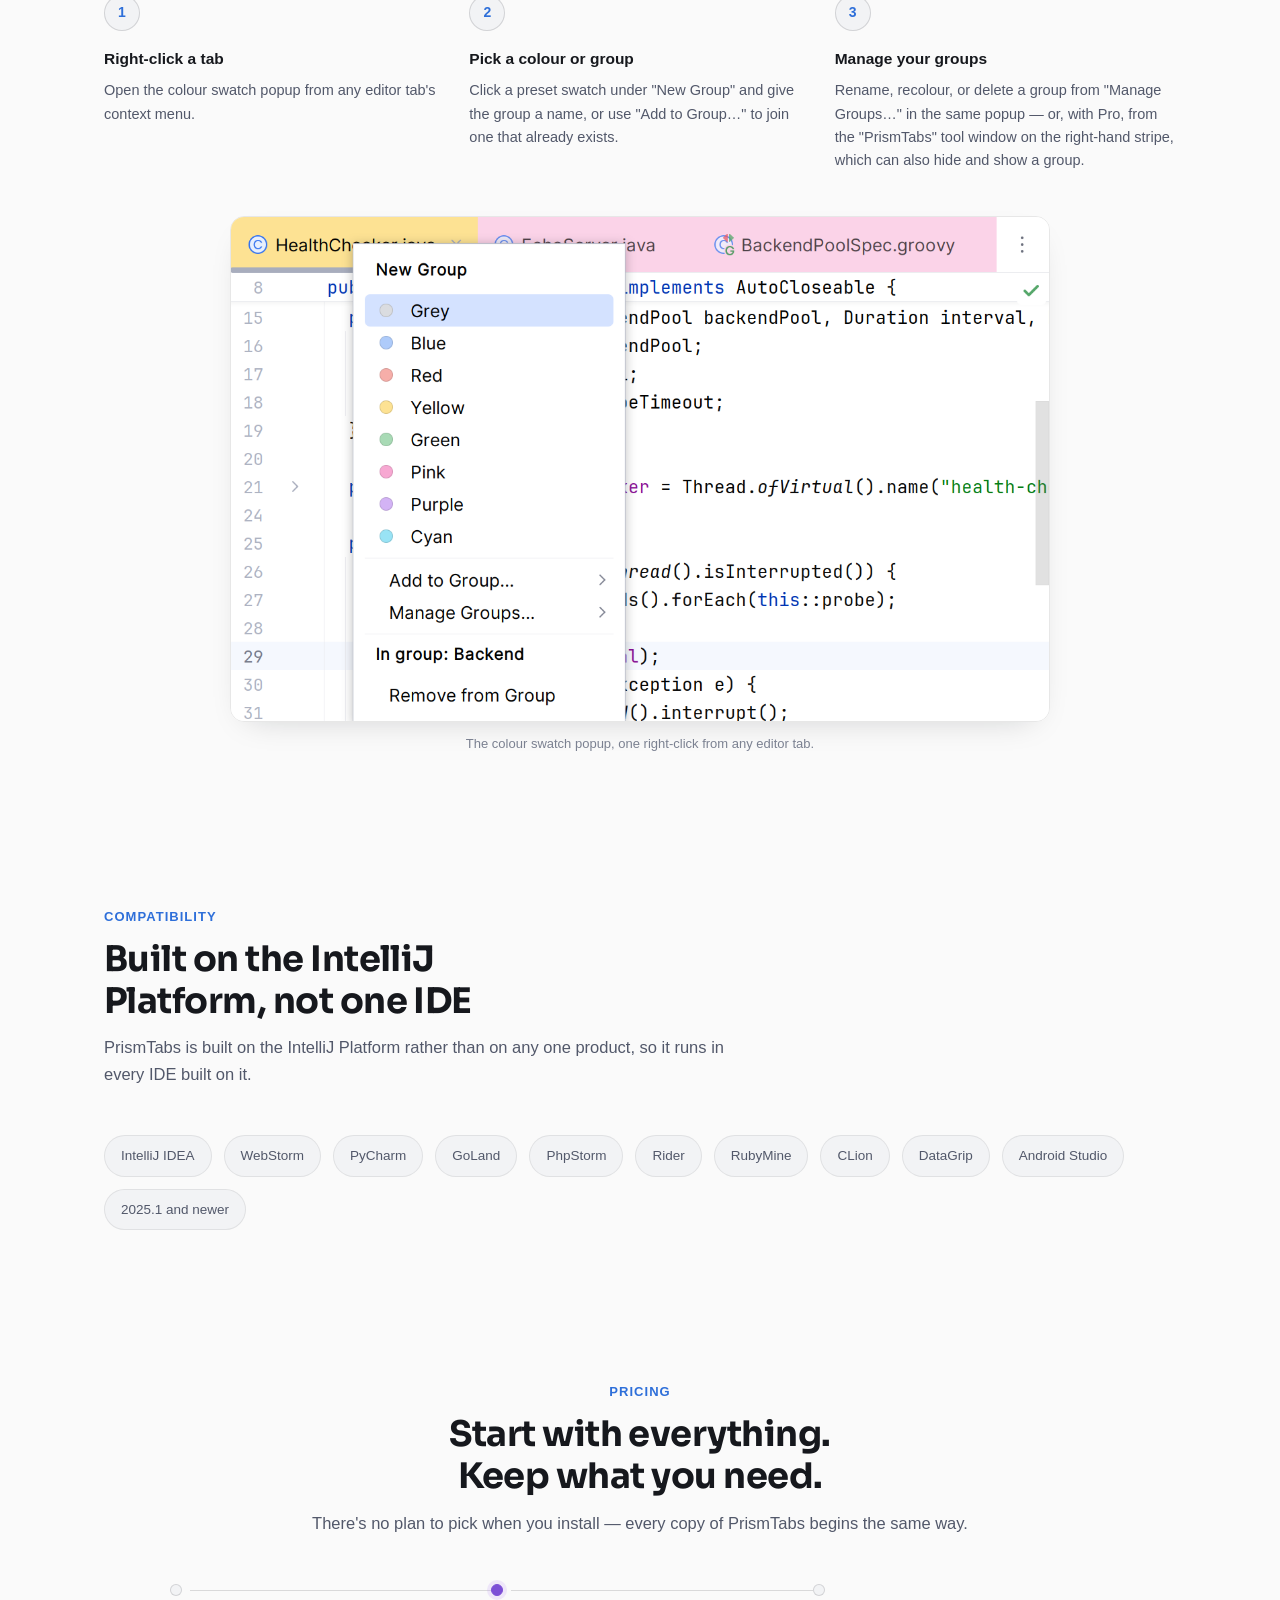
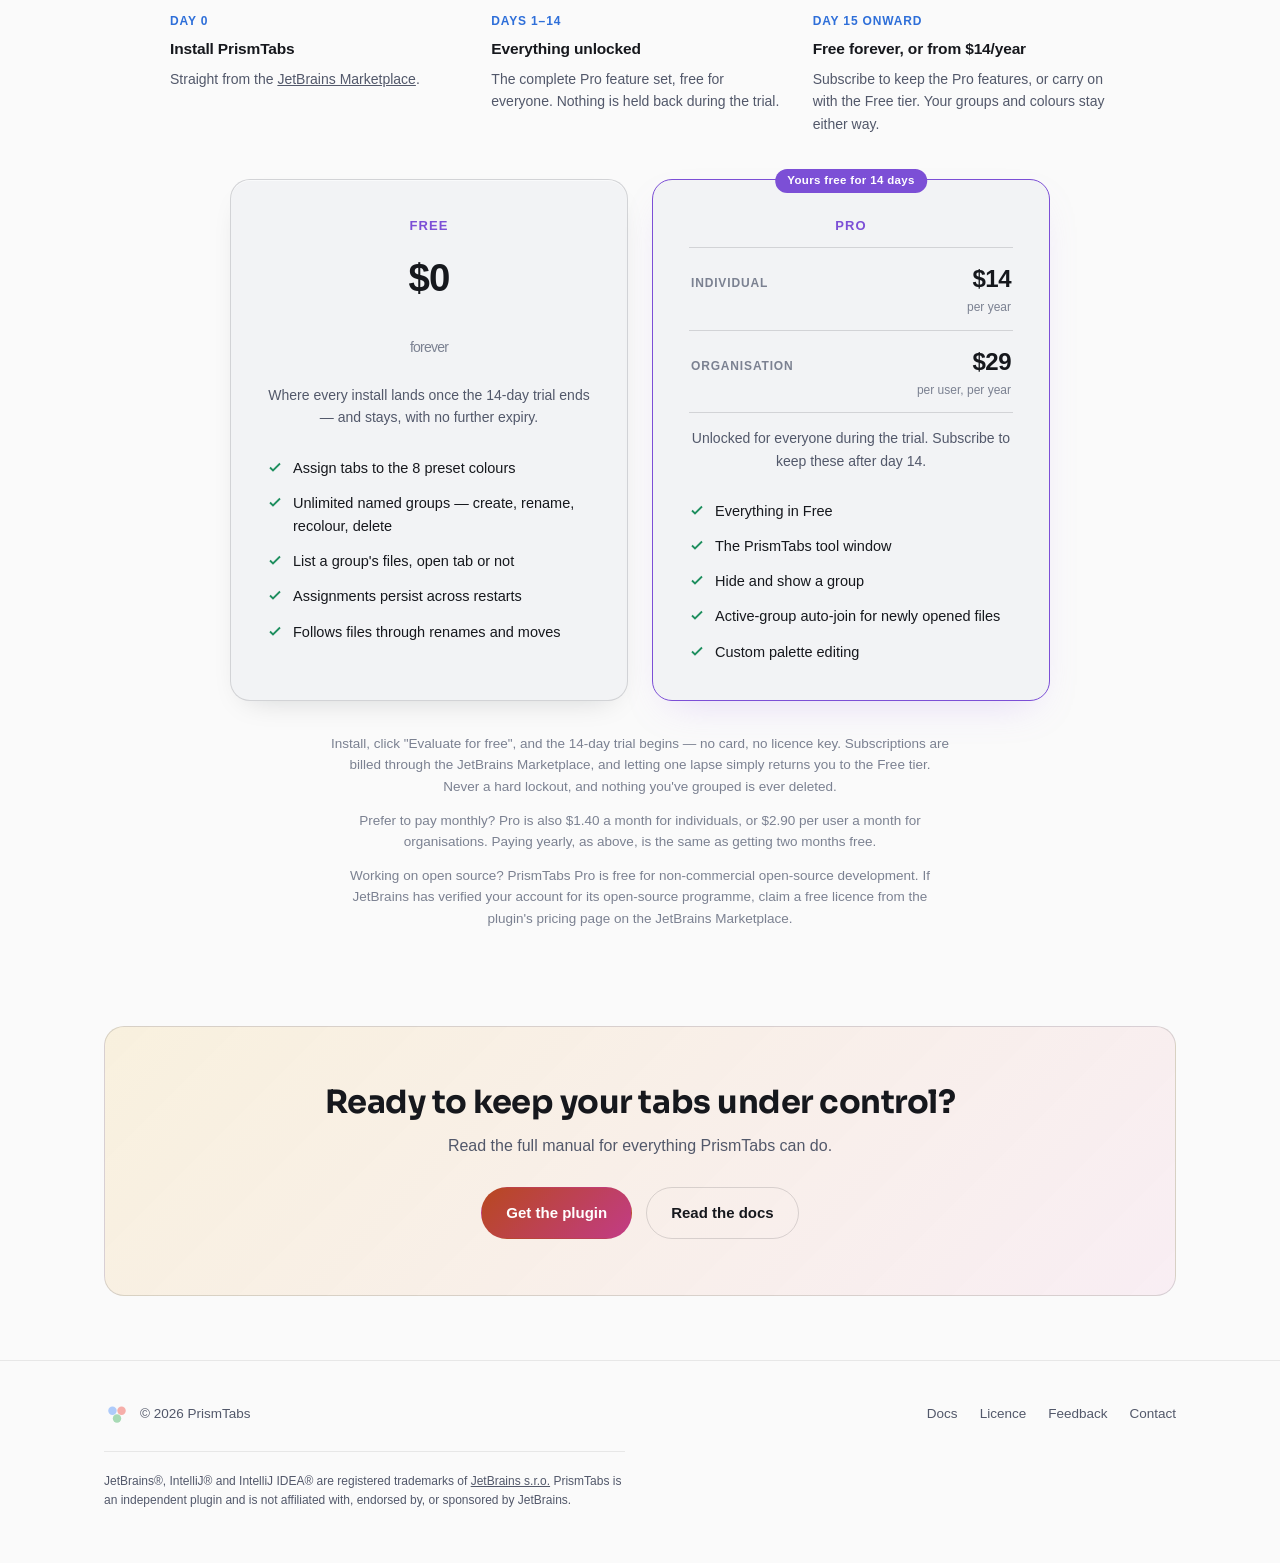
==== commit 9e9d6b3b: "feat(site): show light IntelliJ screenshots in the light theme The palette settings and swatch popup" ====
--- a/index.html
+++ b/index.html
@@ -63,14 +63,14 @@
 
         <div class="hero-shot">
           <img
-            class="hero-shot-dark"
+            class="shot-dark"
             src="assets/hero-tool-window-dark.png"
             width="1837"
             height="589"
             alt="PrismTabs in IntelliJ IDEA: three editor tabs tinted by group, next to the PrismTabs tool window with the Docs, Backend and Tests groups expanded to show their member files and paths — Tests marked active, Docs hidden — with pin, hide, rename, recolour and delete actions in the toolbar."
           />
           <img
-            class="hero-shot-light"
+            class="shot-light"
             src="assets/hero-tool-window-light.png"
             width="1837"
             height="589"
@@ -145,12 +145,21 @@
         </div>
         <figure class="section-shot">
           <img
-            src="assets/screenshot-palette-settings.png"
+            class="shot-dark"
+            src="assets/screenshot-palette-settings-dark.png"
             width="1794"
             height="1045"
             loading="lazy"
             alt="The PrismTabs palette editor under Settings, Tools, PrismTabs: every preset renamed to a purpose — Grey to Controllers, Blue to Services, Green to Docs, and so on — each with its own light and dark hex value."
           />
+          <img
+            class="shot-light"
+            src="assets/screenshot-palette-settings-light.png"
+            width="1919"
+            height="1026"
+            loading="lazy"
+            alt="The PrismTabs palette editor under Settings, Tools, PrismTabs: every preset renamed to a purpose — Grey to Controllers, Blue to Services, Green to Docs, and so on — each with its own light and dark hex value."
+          />
           <figcaption>Every preset renamed and repainted under Settings → Tools → PrismTabs (Pro).</figcaption>
         </figure>
       </div>
@@ -180,8 +189,17 @@
         </div>
         <figure class="section-shot">
           <img
-            src="assets/screenshot-swatch-popup.png"
+            class="shot-dark"
+            src="assets/screenshot-swatch-popup-dark.png"
             width="1223"
+            height="750"
+            loading="lazy"
+            alt="The right-click menu open on an editor tab, showing the New Group colour swatches — Grey, Blue, Red, Yellow, Green, Pink, Purple, Cyan — above Add to Group, Manage Groups and Remove from Group."
+          />
+          <img
+            class="shot-light"
+            src="assets/screenshot-swatch-popup-light.png"
+            width="1217"
             height="750"
             loading="lazy"
             alt="The right-click menu open on an editor tab, showing the New Group colour swatches — Grey, Blue, Red, Yellow, Green, Pink, Purple, Cyan — above Add to Group, Manage Groups and Remove from Group."
--- a/assets/style.css
+++ b/assets/style.css
@@ -437,26 +437,26 @@
 }
 
 .hero-shot img {
+  display: block;
   width: 100%;
   height: auto;
 }
 
-/* Theme-matched screenshot: dark by default, light only when the light
+/* Theme-matched screenshots: dark by default, light only when the light
    theme is explicitly set. The inline <head> script always stamps
    data-theme before first paint, so only one ever renders. */
-.hero-shot img.hero-shot-dark {
-  display: block;
-}
-
-.hero-shot img.hero-shot-light {
+img.shot-light,
+.section-shot img.shot-light {
   display: none;
 }
 
-:root[data-theme="light"] .hero-shot img.hero-shot-dark {
+:root[data-theme="light"] img.shot-dark,
+:root[data-theme="light"] .section-shot img.shot-dark {
   display: none;
 }
 
-:root[data-theme="light"] .hero-shot img.hero-shot-light {
+:root[data-theme="light"] img.shot-light,
+:root[data-theme="light"] .section-shot img.shot-light {
   display: block;
 }
 
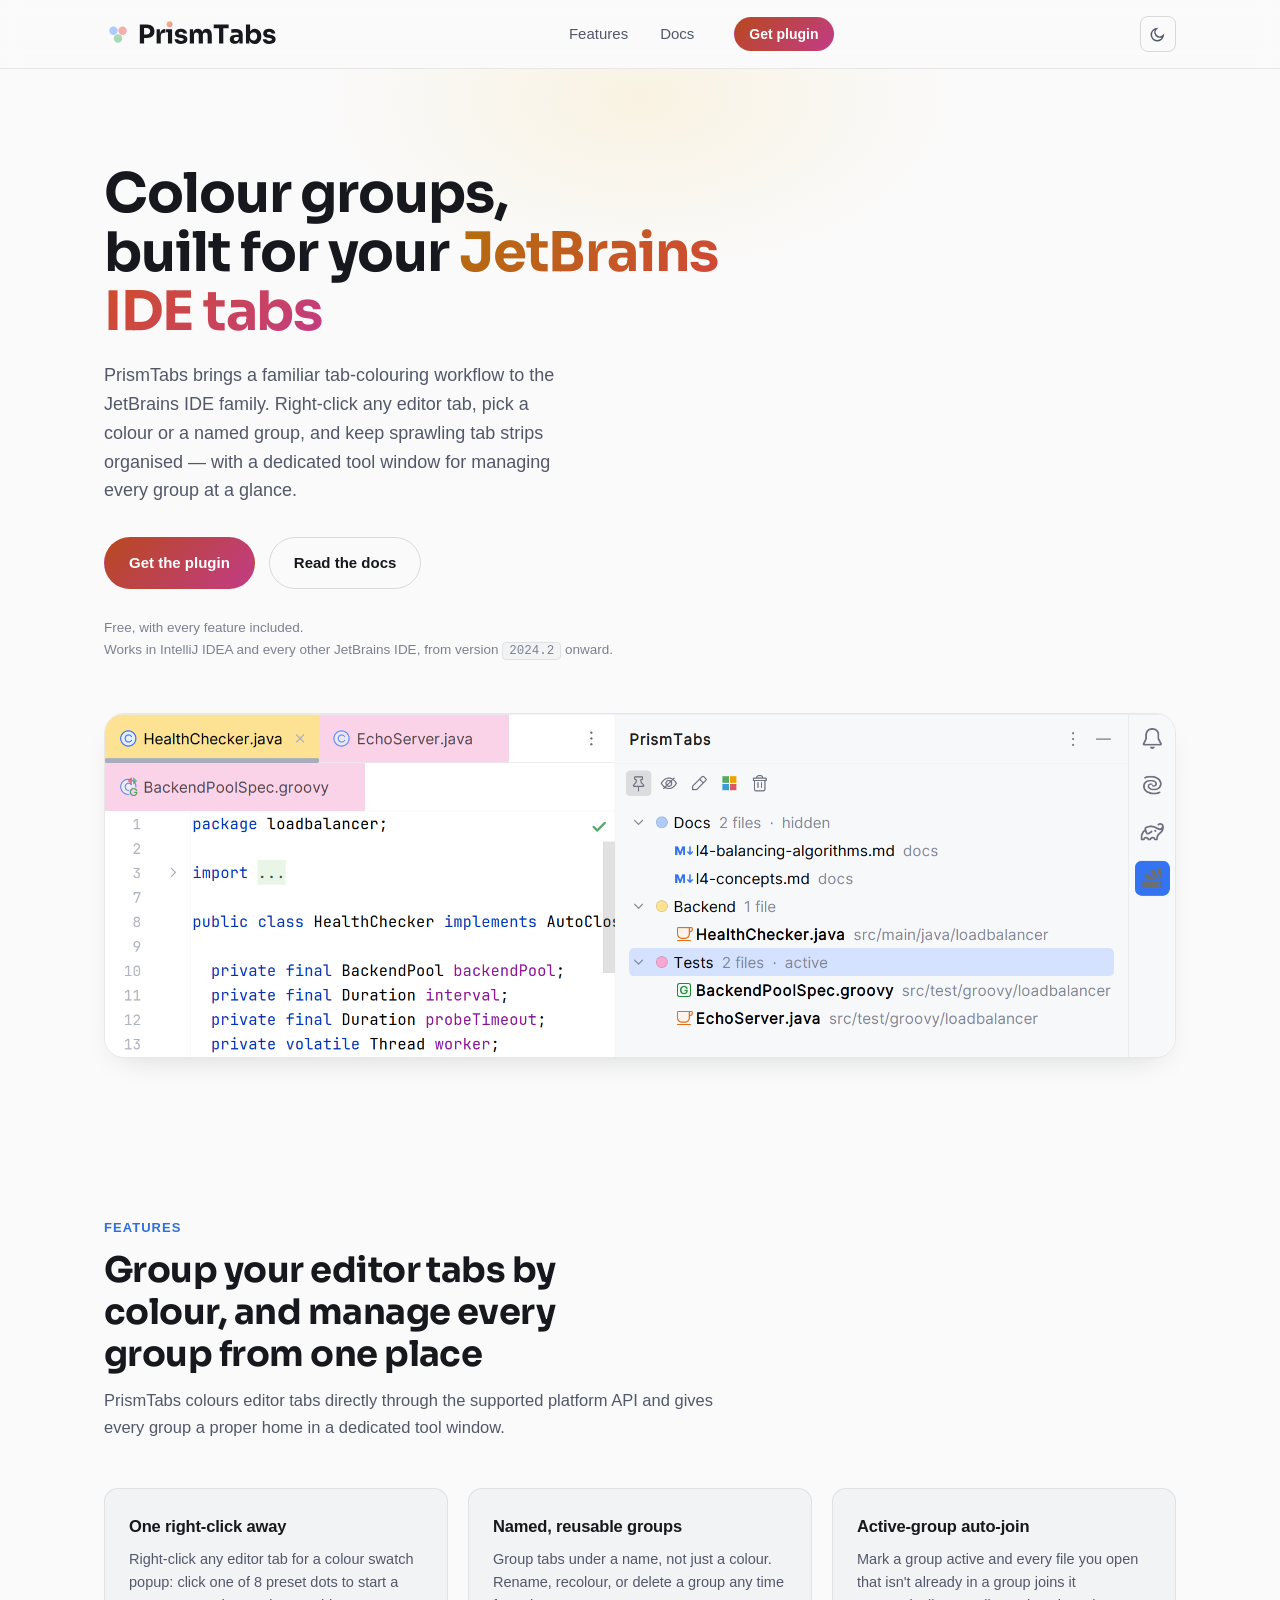
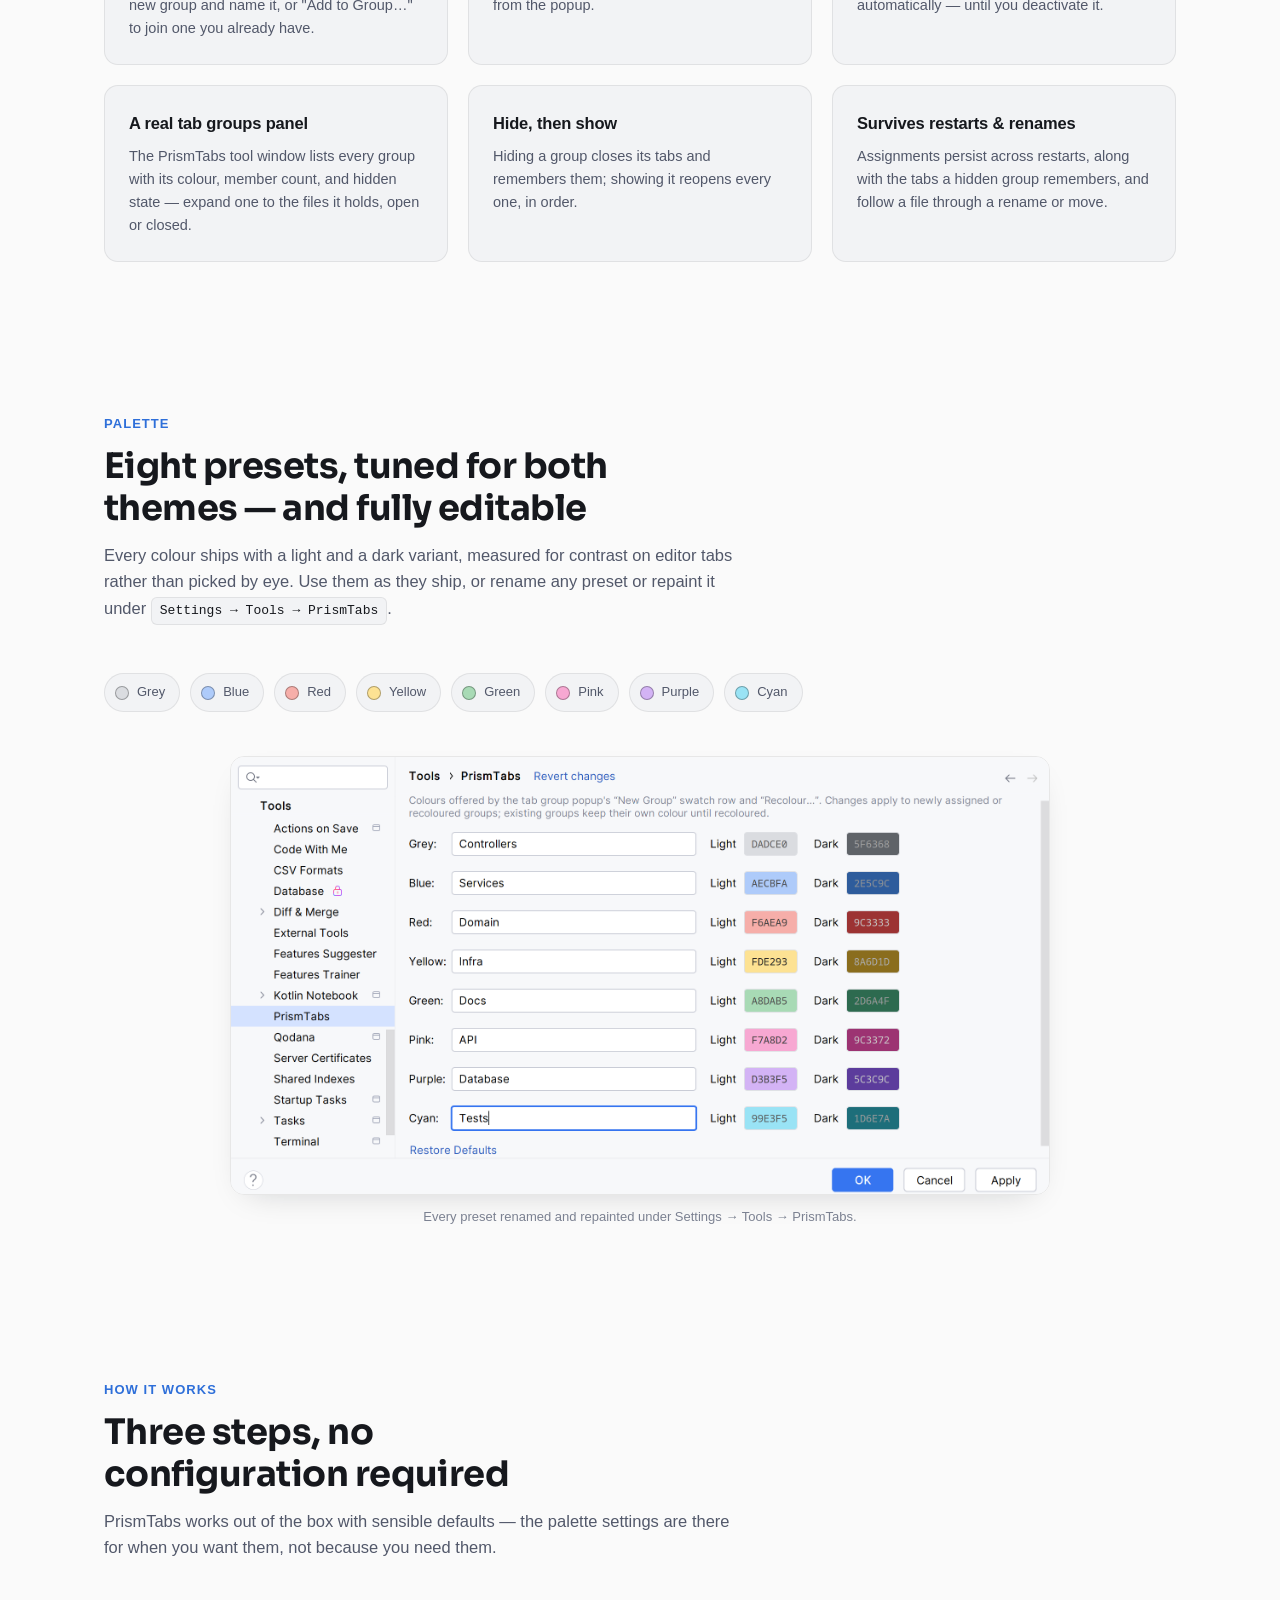
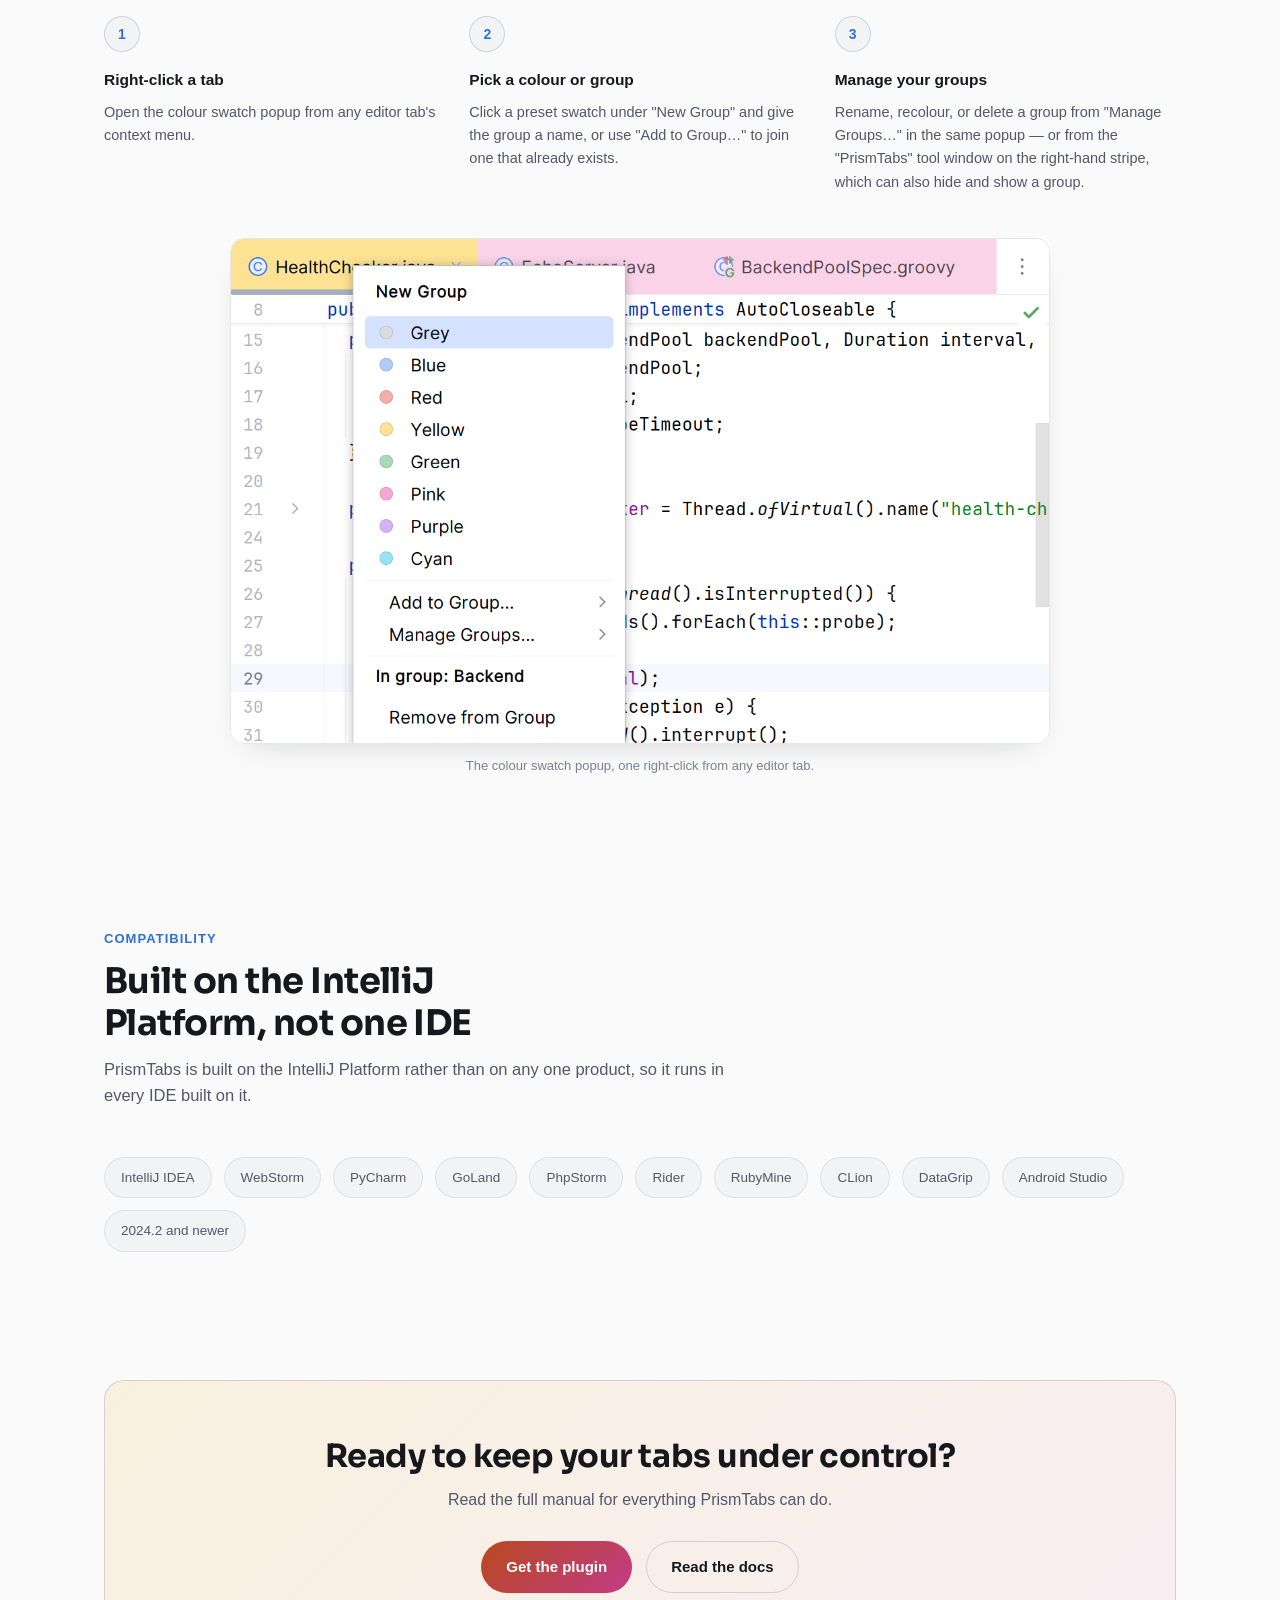
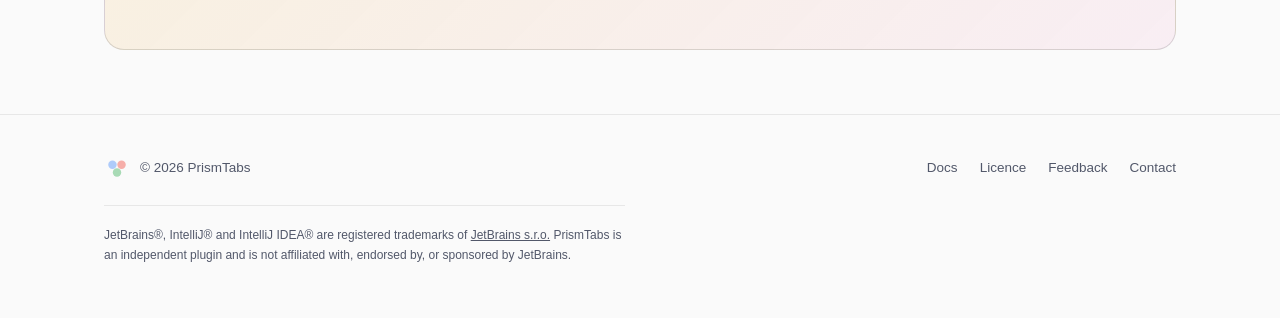
==== commit 33f1ae50: "feat(site): present PrismTabs as free PrismTabs is now free, with every feature for everyone, so the" ====
--- a/index.html
+++ b/index.html
@@ -28,7 +28,6 @@
       </button>
       <nav class="nav-links" id="navLinks">
         <a href="index.html#features">Features</a>
-        <a href="index.html#pricing">Pricing</a>
         <a href="docs.html">Docs</a>
         <a class="btn btn-primary" href="https://plugins.jetbrains.com/plugin/34416-prismtabs?noRedirect=true" target="_blank" rel="noopener">Get plugin</a>
       </nav>
@@ -56,8 +55,9 @@
             <a class="btn btn-secondary" href="docs.html">Read the docs</a>
           </div>
           <p class="hero-note">
+            Free, with every feature included.<br />
             Works in IntelliJ IDEA and every other JetBrains IDE, from version
-            <code class="mono">2025.1</code> onward.
+            <code class="mono">2024.2</code> onward.
           </p>
         </div>
 
@@ -94,27 +94,27 @@
 
         <div class="feature-grid">
           <div class="feature-card">
-            <h3>One right-click away <span class="tier-tag tier-tag--free">Free</span></h3>
+            <h3>One right-click away</h3>
             <p>Right-click any editor tab for a colour swatch popup: click one of 8 preset dots to start a new group and name it, or "Add to Group…" to join one you already have.</p>
           </div>
           <div class="feature-card">
-            <h3>Named, reusable groups <span class="tier-tag tier-tag--free">Free</span></h3>
+            <h3>Named, reusable groups</h3>
             <p>Group tabs under a name, not just a colour. Rename, recolour, or delete a group any time from the popup.</p>
           </div>
           <div class="feature-card">
-            <h3>Active-group auto-join <span class="tier-tag tier-tag--pro">Pro</span></h3>
+            <h3>Active-group auto-join</h3>
             <p>Mark a group active and every file you open that isn't already in a group joins it automatically — until you deactivate it.</p>
           </div>
           <div class="feature-card">
-            <h3>A real tab groups panel <span class="tier-tag tier-tag--pro">Pro</span></h3>
+            <h3>A real tab groups panel</h3>
             <p>The PrismTabs tool window lists every group with its colour, member count, and hidden state — expand one to the files it holds, open or closed.</p>
           </div>
           <div class="feature-card">
-            <h3>Hide, then show <span class="tier-tag tier-tag--pro">Pro</span></h3>
+            <h3>Hide, then show</h3>
             <p>Hiding a group closes its tabs and remembers them; showing it reopens every one, in order.</p>
           </div>
           <div class="feature-card">
-            <h3>Survives restarts &amp; renames <span class="tier-tag tier-tag--free">Free</span></h3>
+            <h3>Survives restarts &amp; renames</h3>
             <p>Assignments persist across restarts, along with the tabs a hidden group remembers, and follow a file through a rename or move.</p>
           </div>
         </div>
@@ -129,8 +129,8 @@
           <h2>Eight presets, tuned for both themes — and fully editable</h2>
           <p>
             Every colour ships with a light and a dark variant, measured for contrast on
-            editor tabs rather than picked by eye — free to use as-is. With Pro, rename
-            any preset or repaint it under <span class="kbd-path">Settings → Tools → PrismTabs</span>.
+            editor tabs rather than picked by eye. Use them as they ship, or rename any preset
+            or repaint it under <span class="kbd-path">Settings → Tools → PrismTabs</span>.
           </p>
         </div>
         <div class="palette-strip">
@@ -160,7 +160,7 @@
             loading="lazy"
             alt="The PrismTabs palette editor under Settings, Tools, PrismTabs: every preset renamed to a purpose — Grey to Controllers, Blue to Services, Green to Docs, and so on — each with its own light and dark hex value."
           />
-          <figcaption>Every preset renamed and repainted under Settings → Tools → PrismTabs (Pro).</figcaption>
+          <figcaption>Every preset renamed and repainted under Settings → Tools → PrismTabs.</figcaption>
         </figure>
       </div>
     </section>
@@ -184,7 +184,7 @@
           </div>
           <div class="step">
             <h3>Manage your groups</h3>
-            <p>Rename, recolour, or delete a group from "Manage Groups…" in the same popup — or, with Pro, from the "PrismTabs" tool window on the right-hand stripe, which can also hide and show a group.</p>
+            <p>Rename, recolour, or delete a group from "Manage Groups…" in the same popup — or from the "PrismTabs" tool window on the right-hand stripe, which can also hide and show a group.</p>
           </div>
         </div>
         <figure class="section-shot">
@@ -228,121 +228,8 @@
           <span class="compat-pill">CLion</span>
           <span class="compat-pill">DataGrip</span>
           <span class="compat-pill">Android Studio</span>
-          <span class="compat-pill">2025.1 and newer</span>
-        </div>
-      </div>
-    </section>
-
-    <!-- ================= PRICING ================= -->
-    <section id="pricing">
-      <div class="wrap">
-        <div class="section-head section-head--center">
-          <div class="kicker">Pricing</div>
-          <h2>Start with everything. Keep what you need.</h2>
-          <p>There's no plan to pick when you install — every copy of PrismTabs begins the same way.</p>
-        </div>
-
-        <ol class="trial-timeline">
-          <li>
-            <span class="tl-dot"></span>
-            <div class="tl-when">Day 0</div>
-            <h3>Install PrismTabs</h3>
-            <p>Straight from the <a href="https://plugins.jetbrains.com/plugin/34416-prismtabs?noRedirect=true" target="_blank" rel="noopener">JetBrains Marketplace</a>.</p>
-          </li>
-          <li>
-            <span class="tl-dot tl-dot--pro"></span>
-            <div class="tl-when">Days 1–14</div>
-            <h3>Everything unlocked</h3>
-            <p>The complete Pro feature set, free for everyone. Nothing is held back during the trial.</p>
-          </li>
-          <li>
-            <span class="tl-dot"></span>
-            <div class="tl-when">Day 15 onward</div>
-            <h3>Free forever, or from $14/year</h3>
-            <p>Subscribe to keep the Pro features, or carry on with the Free tier. Your groups and colours stay either way.</p>
-          </li>
-        </ol>
-
-        <div class="pricing-grid">
-          <div class="pricing-card">
-            <div class="plan-name">Free</div>
-            <div class="plan-price">$0<br /><small>forever</small></div>
-            <p class="plan-note">Where every install lands once the 14-day trial ends — and stays, with no further expiry.</p>
-            <ul class="plan-features">
-              <li>
-                <svg width="16" height="16" viewBox="0 0 16 16" fill="none" stroke="currentColor" stroke-width="1.8"><path d="M3 8.5l3 3 7-7"/></svg>
-                Assign tabs to the 8 preset colours
-              </li>
-              <li>
-                <svg width="16" height="16" viewBox="0 0 16 16" fill="none" stroke="currentColor" stroke-width="1.8"><path d="M3 8.5l3 3 7-7"/></svg>
-                Unlimited named groups — create, rename, recolour, delete
-              </li>
-              <li>
-                <svg width="16" height="16" viewBox="0 0 16 16" fill="none" stroke="currentColor" stroke-width="1.8"><path d="M3 8.5l3 3 7-7"/></svg>
-                List a group's files, open tab or not
-              </li>
-              <li>
-                <svg width="16" height="16" viewBox="0 0 16 16" fill="none" stroke="currentColor" stroke-width="1.8"><path d="M3 8.5l3 3 7-7"/></svg>
-                Assignments persist across restarts
-              </li>
-              <li>
-                <svg width="16" height="16" viewBox="0 0 16 16" fill="none" stroke="currentColor" stroke-width="1.8"><path d="M3 8.5l3 3 7-7"/></svg>
-                Follows files through renames and moves
-              </li>
-            </ul>
-          </div>
-          <div class="pricing-card pricing-card-featured">
-            <span class="plan-badge">Yours free for 14 days</span>
-            <div class="plan-name">Pro</div>
-            <div class="plan-price-split">
-              <div class="plan-price-row">
-                <span class="ppr-label">Individual</span>
-                <span class="ppr-amount">$14<small>per year</small></span>
-              </div>
-              <div class="plan-price-row">
-                <span class="ppr-label">Organisation</span>
-                <span class="ppr-amount">$29<small>per user, per year</small></span>
-              </div>
-            </div>
-            <p class="plan-note">Unlocked for everyone during the trial. Subscribe to keep these after day 14.</p>
-            <ul class="plan-features">
-              <li>
-                <svg width="16" height="16" viewBox="0 0 16 16" fill="none" stroke="currentColor" stroke-width="1.8"><path d="M3 8.5l3 3 7-7"/></svg>
-                Everything in Free
-              </li>
-              <li>
-                <svg width="16" height="16" viewBox="0 0 16 16" fill="none" stroke="currentColor" stroke-width="1.8"><path d="M3 8.5l3 3 7-7"/></svg>
-                The PrismTabs tool window
-              </li>
-              <li>
-                <svg width="16" height="16" viewBox="0 0 16 16" fill="none" stroke="currentColor" stroke-width="1.8"><path d="M3 8.5l3 3 7-7"/></svg>
-                Hide and show a group
-              </li>
-              <li>
-                <svg width="16" height="16" viewBox="0 0 16 16" fill="none" stroke="currentColor" stroke-width="1.8"><path d="M3 8.5l3 3 7-7"/></svg>
-                Active-group auto-join for newly opened files
-              </li>
-              <li>
-                <svg width="16" height="16" viewBox="0 0 16 16" fill="none" stroke="currentColor" stroke-width="1.8"><path d="M3 8.5l3 3 7-7"/></svg>
-                Custom palette editing
-              </li>
-            </ul>
-          </div>
-        </div>
-        <p class="pricing-fineprint">
-          Install, click "Evaluate for free", and the 14-day trial begins — no card, no licence key. Subscriptions
-          are billed through the JetBrains Marketplace, and letting one lapse simply returns
-          you to the Free tier. Never a hard lockout, and nothing you've grouped is ever deleted.
-        </p>
-        <p class="pricing-fineprint">
-          Prefer to pay monthly? Pro is also $1.40 a month for individuals, or $2.90 per user a month
-          for organisations. Paying yearly, as above, is the same as getting two months free.
-        </p>
-        <p class="pricing-fineprint">
-          Working on open source? PrismTabs Pro is free for non-commercial open-source development.
-          If JetBrains has verified your account for its open-source programme, claim a free
-          licence from the plugin's pricing page on the JetBrains Marketplace.
-        </p>
+          <span class="compat-pill">2024.2 and newer</span>
+        </div>
       </div>
     </section>
 
--- a/assets/style.css
+++ b/assets/style.css
@@ -491,11 +491,6 @@
   padding: 64px 0;
 }
 
-/* The closing CTA band follows directly, so the section's own bottom padding would double up. */
-#pricing {
-  padding-bottom: 32px;
-}
-
 .section-head {
   max-width: 640px;
   margin: 0 0 48px;
@@ -517,17 +512,6 @@
   text-wrap: balance;
 }
 
-.section-head--center {
-  max-width: 720px;
-  margin-left: auto;
-  margin-right: auto;
-  text-align: center;
-}
-
-.section-head--center .kicker {
-  justify-content: center;
-}
-
 .section-head p {
   color: var(--text-muted);
   font-size: 16.5px;
@@ -568,28 +552,6 @@
   display: flex;
   align-items: center;
   gap: 8px;
-}
-
-.tier-tag {
-  display: inline-block;
-  vertical-align: middle;
-  font-size: 10.5px;
-  font-weight: 700;
-  text-transform: uppercase;
-  letter-spacing: 0.05em;
-  padding: 2px 8px;
-  border-radius: 999px;
-  margin-left: 4px;
-}
-
-.tier-tag--free {
-  background: rgba(111, 207, 154, 0.15);
-  color: var(--accent-green);
-}
-
-.tier-tag--pro {
-  background: rgba(181, 140, 242, 0.15);
-  color: var(--accent-purple);
 }
 
 .feature-card p {
@@ -667,235 +629,6 @@
   margin: 0;
 }
 
-/* ---------- Pricing ---------- */
-
-.pricing-card {
-  max-width: 460px;
-  margin: 0 auto;
-  background: var(--bg-card);
-  border: 1px solid var(--border-strong);
-  border-radius: var(--radius-lg);
-  padding: 36px;
-  text-align: center;
-  box-shadow: var(--shadow-card);
-}
-
-.pricing-card .plan-name {
-  font-size: 13px;
-  text-transform: uppercase;
-  letter-spacing: 0.08em;
-  color: var(--accent-purple);
-  font-weight: 700;
-  margin-bottom: 10px;
-}
-
-.pricing-card .plan-price {
-  font-size: 2.4rem;
-  font-weight: 700;
-  letter-spacing: -0.02em;
-  margin-bottom: 4px;
-}
-
-.pricing-card .plan-price small {
-  font-size: 14px;
-  font-weight: 500;
-  color: var(--text-dim);
-}
-
-.pricing-card .plan-price-split {
-  display: flex;
-  flex-direction: column;
-  margin-bottom: 4px;
-}
-
-.plan-price-row {
-  display: flex;
-  align-items: baseline;
-  justify-content: space-between;
-  gap: 16px;
-  padding: 12px 2px;
-  border-bottom: 1px solid var(--border-strong);
-}
-
-.plan-price-row:first-child {
-  border-top: 1px solid var(--border-strong);
-}
-
-.plan-price-row .ppr-label {
-  font-size: 12px;
-  font-weight: 700;
-  text-transform: uppercase;
-  letter-spacing: 0.07em;
-  color: var(--text-dim);
-}
-
-.plan-price-row .ppr-amount {
-  font-size: 1.5rem;
-  font-weight: 700;
-  letter-spacing: -0.02em;
-  white-space: nowrap;
-  text-align: right;
-}
-
-.plan-price-row .ppr-amount small {
-  display: block;
-  font-size: 12px;
-  font-weight: 500;
-  color: var(--text-dim);
-  letter-spacing: 0;
-}
-
-.pricing-card .plan-note {
-  color: var(--text-muted);
-  font-size: 14px;
-  margin-bottom: 28px;
-}
-
-.plan-features {
-  list-style: none;
-  padding: 0;
-  margin: 0 0 28px;
-  text-align: left;
-  display: flex;
-  flex-direction: column;
-  gap: 12px;
-}
-
-.plan-features li {
-  display: flex;
-  gap: 10px;
-  font-size: 14.5px;
-  color: var(--text);
-}
-
-.plan-features li svg {
-  flex-shrink: 0;
-  margin-top: 2px;
-  color: var(--accent-green);
-}
-
-/* ---------- Trial timeline ---------- */
-
-.trial-timeline {
-  list-style: none;
-  padding: 0;
-  margin: 0 auto 44px;
-  max-width: 940px;
-  display: grid;
-  grid-template-columns: repeat(3, 1fr);
-  gap: 24px;
-}
-
-.trial-timeline li {
-  position: relative;
-}
-
-.trial-timeline li::after {
-  content: "";
-  position: absolute;
-  top: 6px;
-  left: 20px;
-  right: -24px;
-  height: 1px;
-  background: var(--border-strong);
-}
-
-.trial-timeline li:last-child::after {
-  display: none;
-}
-
-.tl-dot {
-  display: block;
-  width: 12px;
-  height: 12px;
-  border-radius: 50%;
-  background: var(--bg-card);
-  border: 1px solid var(--border-strong);
-  margin-bottom: 16px;
-}
-
-.tl-dot--pro {
-  background: var(--accent-purple);
-  border-color: var(--accent-purple);
-  box-shadow: 0 0 0 4px rgba(181, 140, 242, 0.18);
-}
-
-.tl-when {
-  font-size: 12px;
-  font-weight: 700;
-  text-transform: uppercase;
-  letter-spacing: 0.07em;
-  color: var(--accent-blue);
-  margin-bottom: 6px;
-}
-
-.trial-timeline h3 {
-  font-size: 15.5px;
-  margin: 0 0 6px;
-  letter-spacing: -0.01em;
-}
-
-.trial-timeline p {
-  font-size: 14px;
-  color: var(--text-muted);
-  margin: 0;
-}
-
-.pricing-grid {
-  display: grid;
-  grid-template-columns: repeat(2, 1fr);
-  gap: 24px;
-  max-width: 820px;
-  margin: 0 auto;
-  align-items: stretch;
-}
-
-.pricing-grid .pricing-card {
-  max-width: none;
-  margin: 0;
-}
-
-/* The feature list is the card's last child, so it needs no bottom margin of its own. */
-.pricing-grid .plan-features {
-  margin-bottom: 0;
-}
-
-.pricing-card-featured {
-  position: relative;
-  border-color: var(--accent-purple);
-  box-shadow: 0 1px 0 rgba(255, 255, 255, 0.04) inset, 0 16px 40px -18px rgba(181, 140, 242, 0.35);
-}
-
-.plan-badge {
-  position: absolute;
-  top: -11px;
-  left: 50%;
-  transform: translateX(-50%);
-  display: inline-flex;
-  align-items: center;
-  white-space: nowrap;
-  background: var(--accent-purple);
-  color: var(--on-bright);
-  font-size: 11.5px;
-  font-weight: 700;
-  line-height: 1;
-  letter-spacing: 0.03em;
-  padding: 6px 12px;
-  border-radius: 999px;
-}
-
-.pricing-fineprint {
-  max-width: 620px;
-  margin: 32px auto 0;
-  text-align: center;
-  font-size: 13.5px;
-  color: var(--text-dim);
-}
-
-.pricing-fineprint + .pricing-fineprint {
-  margin-top: 12px;
-}
-
 /* ---------- Compat / logos row ---------- */
 
 .compat-row {
@@ -1440,10 +1173,6 @@
   outline-offset: 2px;
 }
 
-.manual .docs-section h2 .tier-tag {
-  margin-left: 0;
-}
-
 .manual .docs-section p,
 .manual .docs-section ul,
 .manual .docs-section ol,
@@ -1485,130 +1214,6 @@
   margin-bottom: 4px;
 }
 
-/* Licensing stages: a vertical timeline. */
-
-.stage-list {
-  list-style: none;
-  margin: 24px 0 32px;
-  padding: 0;
-}
-
-.manual .docs-section .stage-list {
-  padding-left: 0;
-}
-
-.stage {
-  position: relative;
-  padding: 0 0 24px 32px;
-  margin: 0;
-}
-
-.stage::before {
-  content: "";
-  position: absolute;
-  top: 6px;
-  left: 0;
-  width: 12px;
-  height: 12px;
-  border-radius: 50%;
-  background: var(--bg-card);
-  border: 1px solid var(--border-strong);
-}
-
-.stage::after {
-  content: "";
-  position: absolute;
-  top: 24px;
-  bottom: 2px;
-  left: 6px;
-  width: 1px;
-  background: var(--border-strong);
-}
-
-.stage:last-child {
-  padding-bottom: 0;
-}
-
-.stage:last-child::after {
-  display: none;
-}
-
-.stage--pro::before {
-  background: var(--accent-purple);
-  border-color: var(--accent-purple);
-  box-shadow: 0 0 0 4px rgba(181, 140, 242, 0.18);
-}
-
-.stage-when {
-  display: block;
-  font-family: var(--font-display);
-  font-size: 13.5px;
-  font-weight: 600;
-  color: var(--chapter-ink);
-  margin-bottom: 2px;
-}
-
-.manual .docs-section .stage p {
-  margin: 0;
-}
-
-/* Free and Pro, side by side. */
-
-.tier-compare {
-  display: grid;
-  grid-template-columns: repeat(2, 1fr);
-  gap: 16px;
-  margin: 20px 0 8px;
-}
-
-.tier-col {
-  padding: 18px 20px 6px;
-  border: 1px solid var(--border);
-  border-radius: var(--radius-md);
-  background: var(--bg-elevated);
-}
-
-.tier-col--pro {
-  border-color: rgba(181, 140, 242, 0.35);
-}
-
-.manual .docs-section .tier-col h3 {
-  margin: 0 0 10px;
-}
-
-.tier-col .tier-tag {
-  margin-left: 0;
-  font-size: 11.5px;
-  padding: 3px 10px;
-}
-
-.manual .docs-section .tier-col ul {
-  list-style: none;
-  padding: 0;
-  margin: 0;
-  font-size: 15px;
-}
-
-.tier-col li {
-  position: relative;
-  padding-left: 18px;
-}
-
-.tier-col li::before {
-  content: "";
-  position: absolute;
-  top: 0.68em;
-  left: 2px;
-  width: 6px;
-  height: 6px;
-  border-radius: 50%;
-  background: var(--accent-green);
-}
-
-.tier-col--pro li::before {
-  background: var(--accent-purple);
-}
-
 /* IDE commands and what each one does. */
 
 .command-list {
@@ -1642,10 +1247,6 @@
   font-size: 14.5px;
   font-weight: 600;
   color: var(--text);
-}
-
-.command-list dt .tier-tag {
-  margin-left: 0;
 }
 
 .swatch-row {
@@ -1770,21 +1371,6 @@
 
   .steps {
     grid-template-columns: 1fr;
-  }
-
-  .pricing-grid {
-    grid-template-columns: 1fr;
-    max-width: 460px;
-  }
-
-  .trial-timeline {
-    grid-template-columns: 1fr;
-    max-width: 460px;
-    gap: 28px;
-  }
-
-  .trial-timeline li::after {
-    display: none;
   }
 
   .docs-shell {
@@ -1863,10 +1449,6 @@
 }
 
 @media (max-width: 560px) {
-  .tier-compare {
-    grid-template-columns: 1fr;
-  }
-
   .manual-head {
     padding-top: 44px;
   }
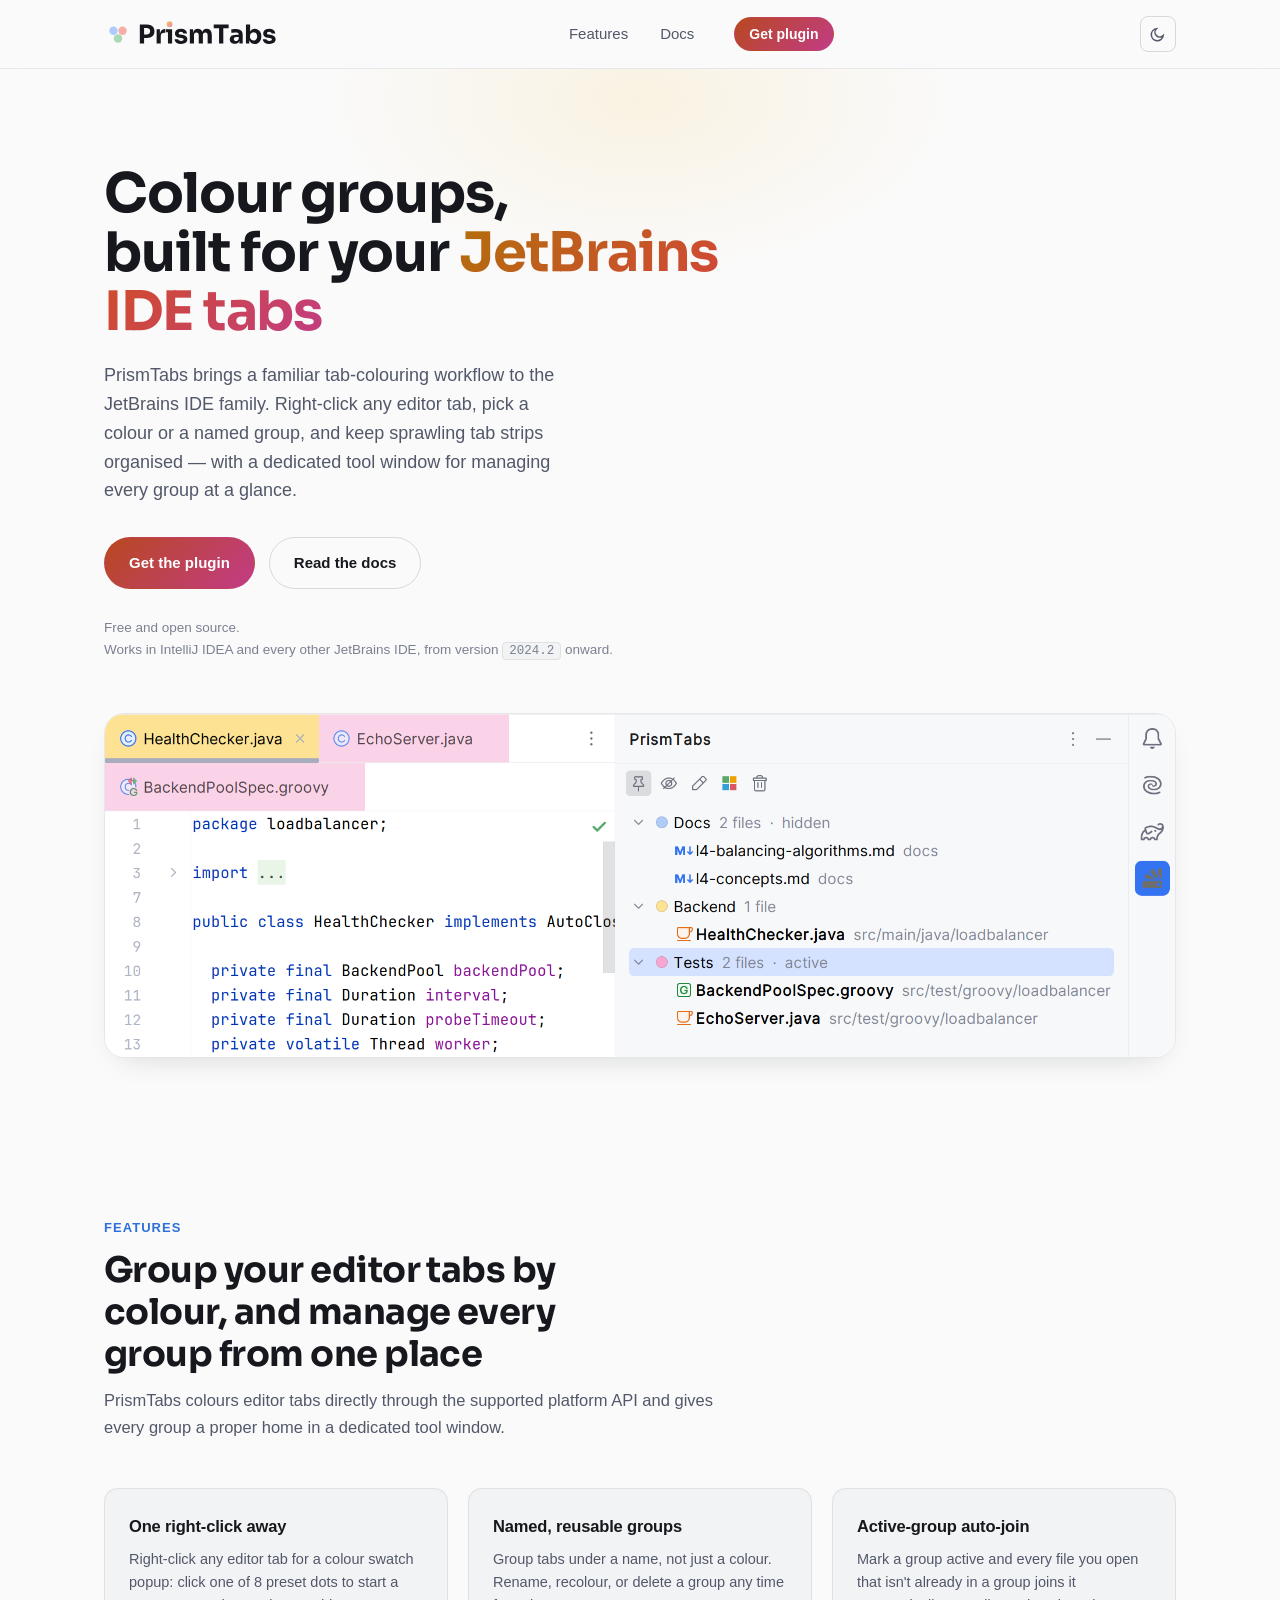
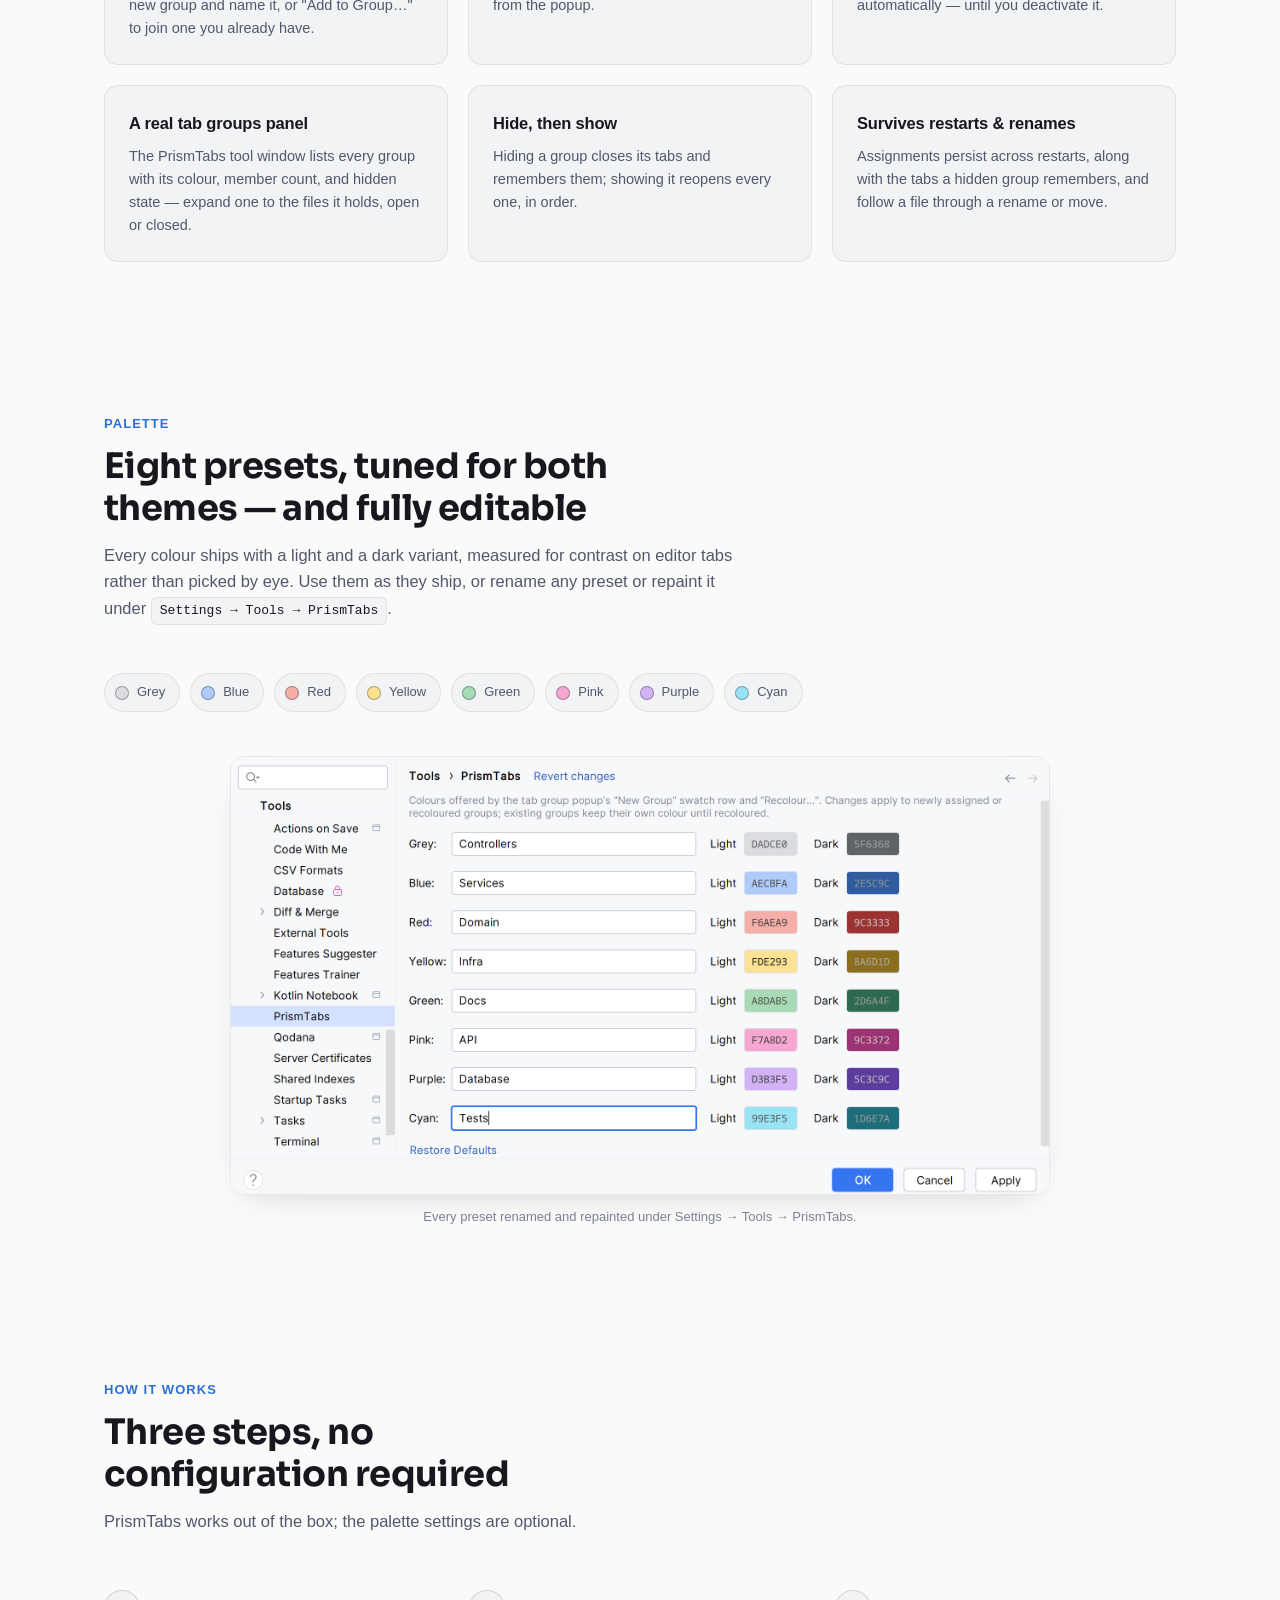
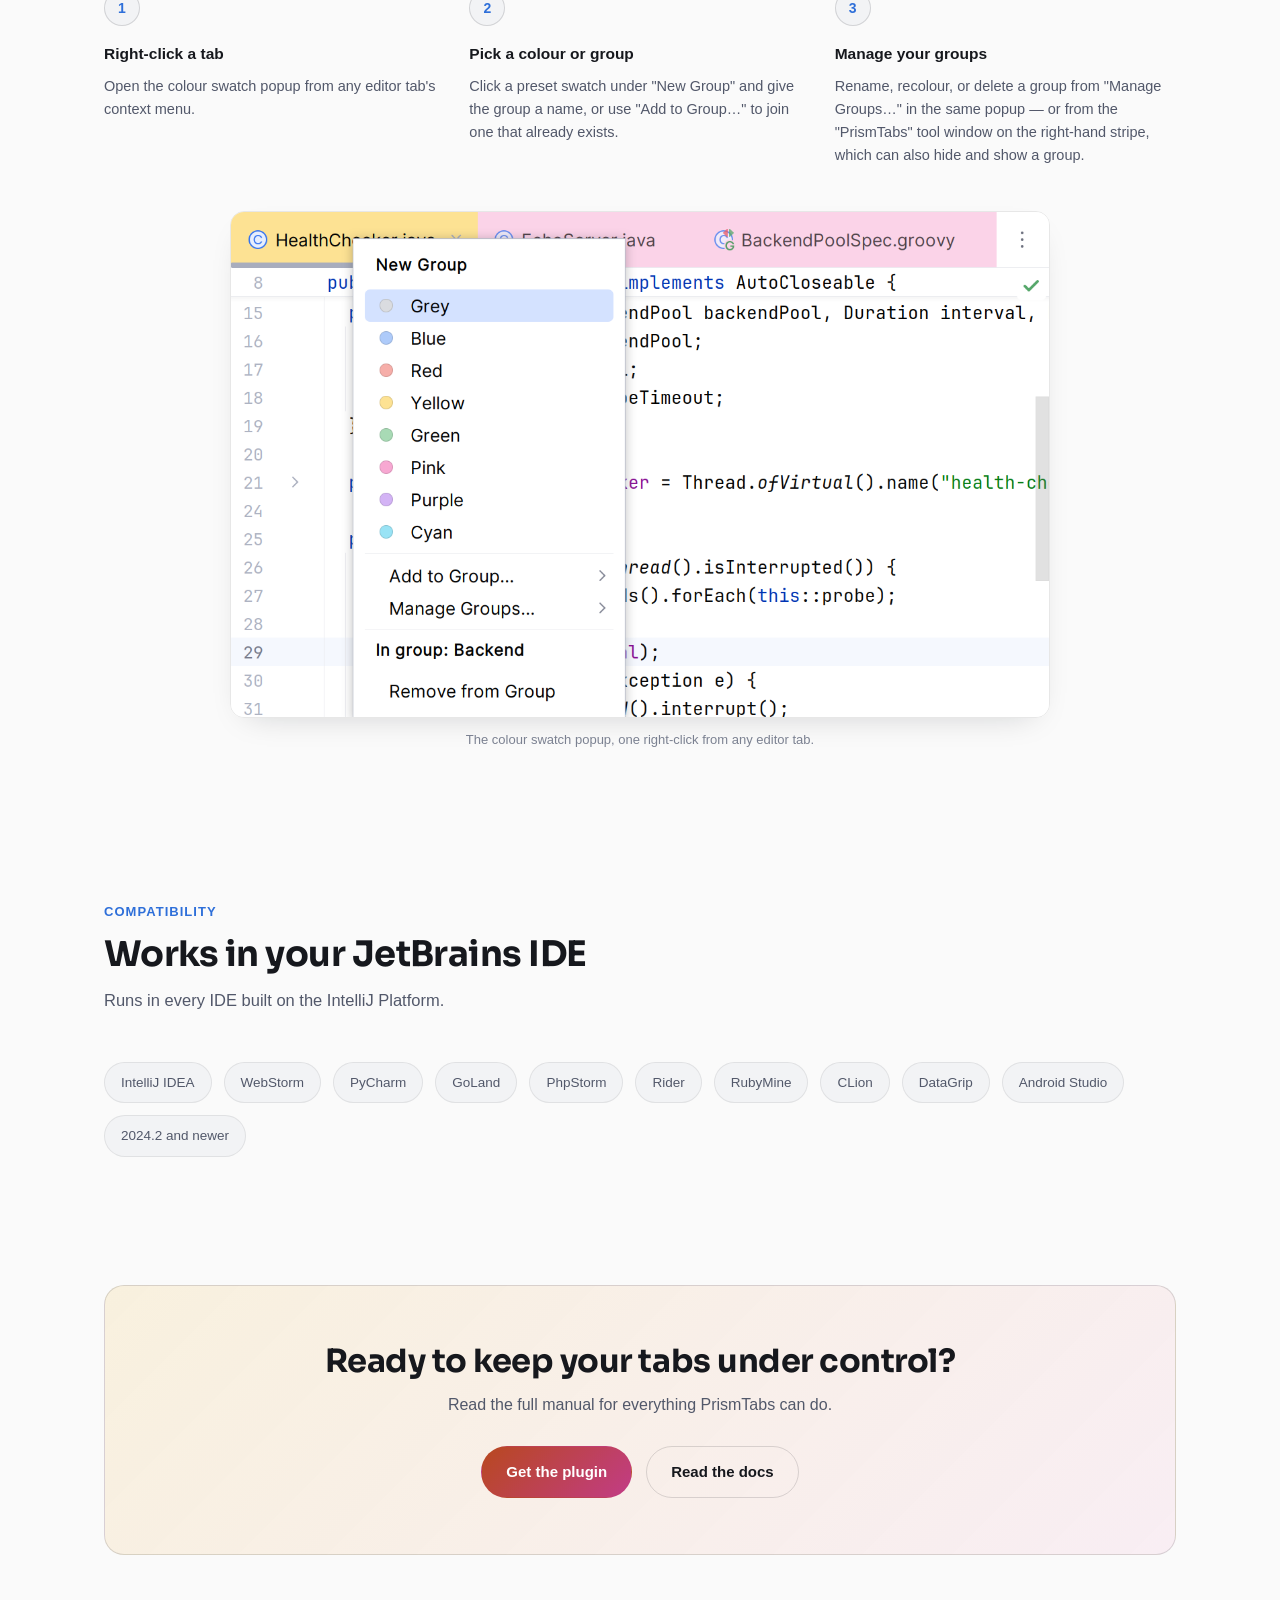
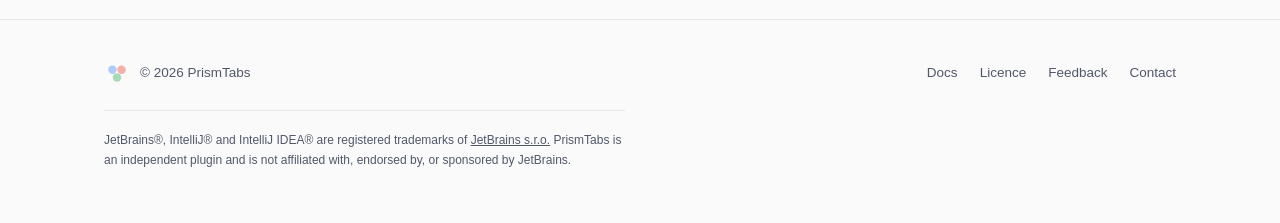
==== commit a3b17bc6: "docs: trim verbose wording across the manual and landing page Say each thing once and drop explanati" ====
--- a/index.html
+++ b/index.html
@@ -55,7 +55,7 @@
             <a class="btn btn-secondary" href="docs.html">Read the docs</a>
           </div>
           <p class="hero-note">
-            Free, with every feature included.<br />
+            Free and open source.<br />
             Works in IntelliJ IDEA and every other JetBrains IDE, from version
             <code class="mono">2024.2</code> onward.
           </p>
@@ -171,7 +171,7 @@
         <div class="section-head">
           <div class="kicker">How it works</div>
           <h2>Three steps, no configuration required</h2>
-          <p>PrismTabs works out of the box with sensible defaults — the palette settings are there for when you want them, not because you need them.</p>
+          <p>PrismTabs works out of the box; the palette settings are optional.</p>
         </div>
         <div class="steps">
           <div class="step">
@@ -214,8 +214,8 @@
       <div class="wrap">
         <div class="section-head">
           <div class="kicker">Compatibility</div>
-          <h2>Built on the IntelliJ Platform, not one IDE</h2>
-          <p>PrismTabs is built on the IntelliJ Platform rather than on any one product, so it runs in every IDE built on it.</p>
+          <h2>Works in your JetBrains IDE</h2>
+          <p>Runs in every IDE built on the IntelliJ Platform.</p>
         </div>
         <div class="compat-row">
           <span class="compat-pill">IntelliJ IDEA</span>
@@ -260,8 +260,8 @@
       </div>
       <nav class="footer-links">
         <a href="docs.html">Docs</a>
-        <a href="eula.html">Licence</a>
-        <a href="https://github.com/prismtabs/prismtabs-feedback">Feedback</a>
+        <a href="licence.html">Licence</a>
+        <a href="https://github.com/prismtabs/prismtabs/issues">Feedback</a>
         <a href="mailto:contact@prismtabs.com">Contact</a>
       </nav>
     </div>
